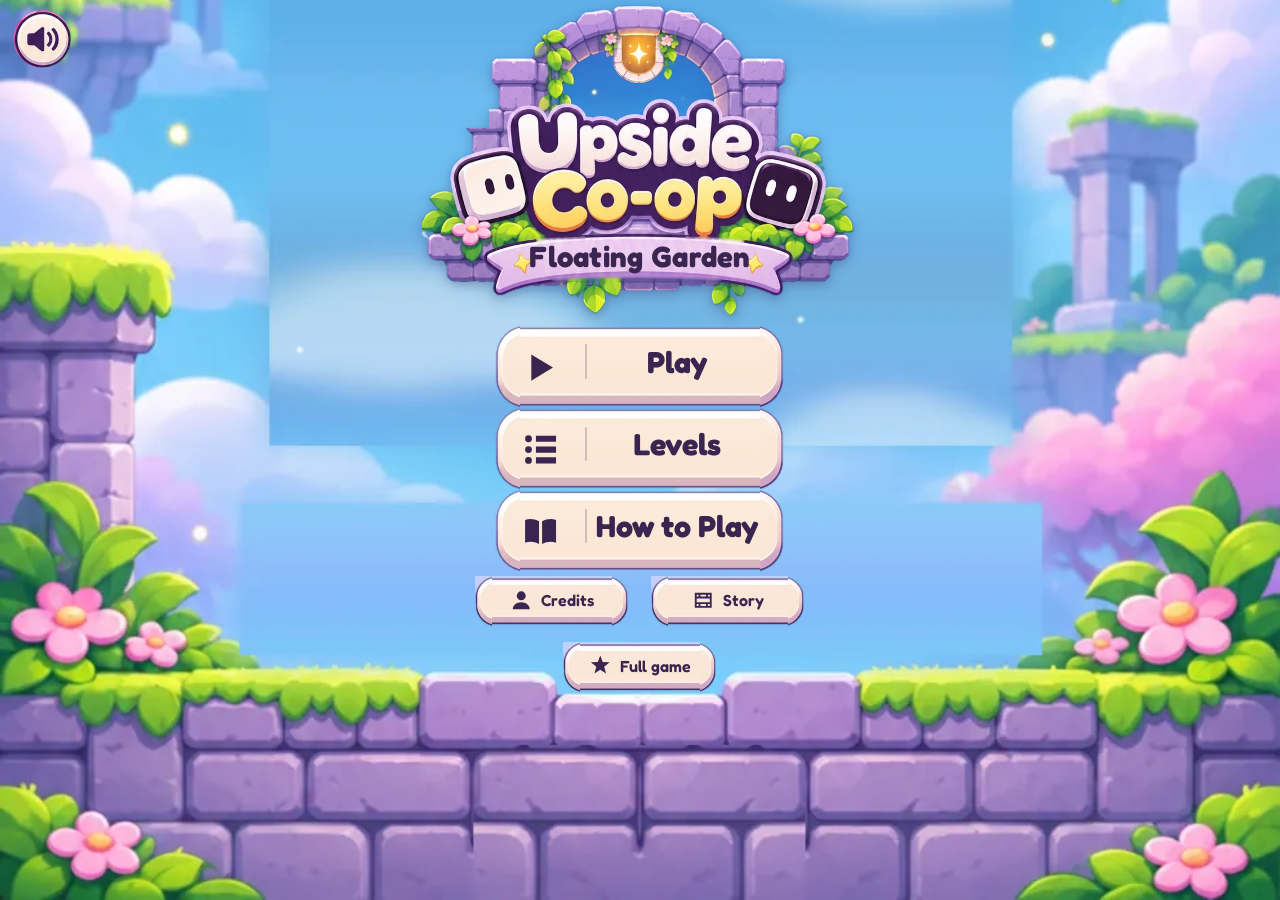
==== index.html @ 54d64790 "Demo website from 1e1eb15" ====
<!DOCTYPE html>
<html lang="en">
<head>
<meta charset="utf-8">
<meta name="viewport" content="width=device-width, initial-scale=1, maximum-scale=1, user-scalable=no">
<meta name="theme-color" content="#3A2F63">
<meta name="mobile-web-app-capable" content="yes">
<title>Upside</title>
<link rel="icon" type="image/png" sizes="32x32" href="assets/favicon-32.png">
<link rel="icon" type="image/png" sizes="192x192" href="assets/icon-192.png">
<link rel="apple-touch-icon" href="assets/apple-touch-icon.png">
<style>
  :root {
    /* One visual world: floating garden ruins (the palette and all drawing live in art.js).
       Layout: portrait column, a control band at each short edge, shared map between. */
    --stage: #231A36;
    --font-ui: "Nunito", "Trebuchet MS", system-ui, sans-serif;
    color-scheme: dark;
  }
  html, body {
    margin: 0; padding: 0; height: 100%; overflow: hidden;
    background: var(--stage);
    overscroll-behavior: none;
    touch-action: none;
    -webkit-user-select: none; user-select: none;
    -webkit-touch-callout: none;
    -webkit-tap-highlight-color: transparent;
  }
  body { position: fixed; inset: 0; }
  #c { display: block; position: absolute; inset: 0; width: 100%; height: 100%; touch-action: none; outline: none; }
</style>
<link rel="stylesheet" href="menu.css">
<link rel="preconnect" href="https://fonts.googleapis.com">
<link rel="stylesheet" href="https://fonts.googleapis.com/css2?family=Nunito:wght@700;900&display=swap">
</head>
<body>
<canvas id="c" tabindex="0" aria-label="Upside: a two-player co-op game. Black plays from the bottom edge, White from the top edge."></canvas>
<script src="level-format.js"></script>
<script src="art.js"></script>
<script src="progress.js"></script>
<script src="menu.js"></script>
<script>
(() => {
'use strict';

/* ============================================================
   CONSTANTS (units: tiles, seconds)
   ============================================================ */
const DT = 1 / 60;
const G = 33;              // gravity, tiles/s^2
const JUMP_V = 12.6;       // jump apex ~2.4 tiles
const RUN = 4.5;           // run speed
const LOCK_RUN = 3.2;      // speed while foot-to-foot
const MAX_FALL = 14;
const COYOTE = 0.15, BUFFER = 0.15;
const PUSH_FACTOR = 0.6;
const PW = 0.7, PH = 0.85, CS = 0.96;
const ROCKET_V = 4;         // a rocket crate's steady speed, tiles/s
const EPS = 1e-4;
const FONT = '"Fredoka", "Nunito", "Trebuchet MS", system-ui, sans-serif';

const A = window.UpsideArt, P = A.P;          // the shared look (art.js): palette and drawing
const C = { stage: P.stage, black: P.dark, white: P.light, machineLit: P.cyan };

/* ============================================================
   LEVELS: loaded at startup from levels/index.json and levels/<id>.json
   (format and legend: see level-format.js)
   ============================================================ */
let LEVELS = [];
let EDITION = { edition: 'full' };   // edition.json: the demo website ('demo') or the app ('app'); see progress.js
const PR = window.UpsideProgress, MENU = window.UpsideMenu;
let SAVE = PR.blank();               // progress and settings, kept on the device (progress.js)
const isApp = (() => { try { return !!(window.Capacitor && window.Capacitor.isNativePlatform && window.Capacitor.isNativePlatform()); } catch (e) { return false; } })();
function updateSave(fn) { SAVE = PR.store(fn(SAVE)); applySettings(); }
function applySettings() { muted = !SAVE.settings.sound; }

const SYMBOL = { a: 'circle', b: 'triangle', c: 'square', d: 'diamond' };

/* ============================================================
   STATE
   ============================================================ */
const S = {
  state: 'title',          // menu | title | play | won | end (and loading, error, waiting)
  paused: false,
  levelIndex: 0, startLevel: 0,
  L: null, p1: null, p2: null, crates: [], bodies: [],
  particles: [], events: [],
  winT: 0, restartT: 0, banner: 0, stateT: 0, stateStamp: 0,
  ready: [0, 0, 0], wasLocked: false, time: 0
};

/* ============================================================
   LEVEL PARSING
   ============================================================ */
function parseLevel(def) {
  const rows = def.map, h = rows.length, w = rows[0].length;
  const L = { name: def.name, w, h, tiles: new Uint8Array(w * h), doorAt: new Int16Array(w * h).fill(-1),
              plates: [], doors: [], crateDefs: [], spawns: {}, exits: {} };
  for (let y = 0; y < h; y++) {
    for (let x = 0; x < w; x++) {
      const ch = rows[y][x] || ' ';
      const i = y * w + x;
      if (ch === '#') L.tiles[i] = 1;
      else if (ch === '^') L.tiles[i] = 2;
      else if (ch === 'v') L.tiles[i] = 3;
      else if (ch === '1') L.spawns[1] = { x, y };
      else if (ch === '2') L.spawns[2] = { x, y };
      else if (ch === 'X') L.exits[1] = { x, y };
      else if (ch === 'Y') L.exits[2] = { x, y };
      else if (ch === '*') L.seed = { x, y };                      // the final level: both finish at the seed
      else if (ch === 'K') L.crateDefs.push({ x, y, owner: 1 });
      else if (ch === 'W') L.crateDefs.push({ x, y, owner: 2 });
      else if (ch === 'k') L.crateDefs.push({ x, y, owner: 1, rocket: true });
      else if (ch === 'w') L.crateDefs.push({ x, y, owner: 2, rocket: true });
      else if (ch >= 'a' && ch <= 'd') L.plates.push({ id: ch, x, y, pressed: false });
      // door tiles (A-D) are gathered into doors below
    }
  }
  const wallAt = (x, y) => x < 0 || y < 0 || x >= w || y >= h || L.tiles[y * w + x] === 1;
  for (const pl of L.plates) {
    const below = wallAt(pl.x, pl.y + 1), above = wallAt(pl.x, pl.y - 1);
    pl.side = below && above ? (pl.y < h / 2 ? 'ceil' : 'floor') : (below ? 'floor' : 'ceil');
    pl.rect = pl.side === 'floor'
      ? { x: pl.x + 0.1, y: pl.y + 0.6, w: 0.8, h: 0.4 }
      : { x: pl.x + 0.1, y: pl.y, w: 0.8, h: 0.4 };
  }
  // Each straight line of a door letter is one door (a letter may have several); its plates open all of them.
  for (const r of window.UpsideLevelFormat.doorRuns(rows).doors) {
    const d = { id: r.letter.toLowerCase(), dir: r.dir, cells: r.cells, open: false, anim: 0,
                rect: { x: r.x, y: r.y, w: r.w, h: r.h } };
    for (const c of r.cells) L.doorAt[c.y * w + c.x] = L.doors.length;
    if (d.dir === 'v') d.anchor = wallAt(r.x, r.y - 1) ? 'top' : 'bottom';     // it slides into the wall it hangs from
    else {                                                                    // side-to-side: into a wall at one end, or split
      const l = wallAt(r.x - 1, r.y), rt = wallAt(r.x + r.w, r.y);
      d.anchor = l && rt ? 'split' : l ? 'left' : rt ? 'right' : 'middle';
    }
    L.doors.push(d);
  }
  return L;
}

function makePlayer(id, sp) {
  const g = id === 1 ? 1 : -1;
  const p = { kind: 'player', id, g, w: PW, h: PH, spawn: sp,
    x: 0, y: 0, vx: 0, vy: 0, grounded: false, on: null, coyote: 0, buffer: 0,
    facing: 1, ghost: 0, pushing: false, wasPushing: false, blockedX: false, squash: 0, atExit: false };
  placeAtSpawn(p);
  return p;
}
function placeAtSpawn(p) {
  p.x = p.spawn.x + (1 - p.w) / 2;
  p.y = p.g > 0 ? p.spawn.y + 1 - p.h : p.spawn.y;
  p.vx = p.vy = 0; p.grounded = false; p.on = null;
}
// A crate goes the way of whoever touched it last; a rocket crate goes the other way.
function crateG(owner, rocket) { return (owner === 1 ? 1 : -1) * (rocket ? -1 : 1); }
function makeCrate(d) {
  const g = crateG(d.owner, d.rocket);
  return { kind: 'crate', owner: d.owner, rocket: !!d.rocket, g, w: CS, h: CS,
    x: d.x + (1 - CS) / 2, y: g > 0 ? d.y + 1 - CS : d.y, vx: 0, vy: 0, flash: 0, moving: false };
}

function loadLevel(i) {
  S.levelIndex = i;
  S.L = parseLevel(LEVELS[i]);
  S.p1 = makePlayer(1, S.L.spawns[1]);
  S.p2 = makePlayer(2, S.L.spawns[2]);
  S.crates = S.L.crateDefs.map(makeCrate);
  S.bodies = [S.p1, S.p2, ...S.crates];
  S.particles.length = 0;
  S.winT = 0; S.restartT = 0; S.banner = 2.2; S.wasLocked = false;
  layout();
}

/* ============================================================
   PHYSICS
   ============================================================ */
function cellSolid(cx, cy) {
  const L = S.L;
  if (cx < 0 || cy < 0 || cx >= L.w || cy >= L.h) return true;
  const i = cy * L.w + cx;
  if (L.tiles[i] === 1) return true;
  const d = L.doorAt[i];
  return d >= 0 && !L.doors[d].open;
}
function overlap(a, b) {
  return a.x < b.x + b.w - EPS && a.x + a.w > b.x + EPS && a.y < b.y + b.h - EPS && a.y + a.h > b.y + EPS;
}
function collides(a, b) {
  if (a.kind === 'player' && b.kind === 'player') return a.ghost <= 0 && b.ghost <= 0;
  return true;
}
function paint(crate, pid) {
  if (crate.owner === pid) return;
  crate.owner = pid; crate.g = crateG(pid, crate.rocket); crate.flash = 1;
  S.events.push('paint');
  sfx(pid === 1 ? 'paintBlack' : 'paintWhite');
  burst(crate.x + crate.w / 2, crate.y + crate.h / 2, pid === 1 ? C.black : C.white, 10);
}

function moveX(b, dx, pusher) {
  if (dx === 0) return false;
  b.x += dx;
  let blocked = false;
  const y0 = Math.floor(b.y + EPS), y1 = Math.floor(b.y + b.h - EPS);
  if (dx > 0) {
    const cx = Math.floor(b.x + b.w - EPS);
    for (let cy = y0; cy <= y1; cy++) if (cellSolid(cx, cy)) { b.x = cx - b.w; blocked = true; break; }
  } else {
    const cx = Math.floor(b.x + EPS);
    for (let cy = y0; cy <= y1; cy++) if (cellSolid(cx, cy)) { b.x = cx + 1; blocked = true; break; }
  }
  for (const o of S.bodies) {
    if (o === b || o === pusher || !collides(b, o) || !overlap(b, o)) continue;
    if (b.kind === 'player' && o.kind === 'crate' && !pusher) {
      const need = dx > 0 ? (b.x + b.w) - o.x : b.x - (o.x + o.w);
      const before = o.x;
      moveX(o, need, b);
      paint(o, b.id);
      b.pushing = true;
      if (Math.abs((o.x - before) - need) > 1e-6) {
        b.x = dx > 0 ? o.x - b.w : o.x + o.w; blocked = true;
      }
    } else {
      b.x = dx > 0 ? o.x - b.w : o.x + o.w; blocked = true;
    }
  }
  return blocked;
}

function freeAt(b) {
  const x0 = Math.floor(b.x + EPS), x1 = Math.floor(b.x + b.w - EPS);
  const y0 = Math.floor(b.y + EPS), y1 = Math.floor(b.y + b.h - EPS);
  for (let cy = y0; cy <= y1; cy++) for (let cx = x0; cx <= x1; cx++) if (cellSolid(cx, cy)) return false;
  for (const o of S.bodies) if (o !== b && collides(b, o) && overlap(b, o)) return false;
  return true;
}

function moveY(b, dy) {
  const r = { hitPos: false, hitNeg: false, onPos: null, onNeg: null };
  if (dy === 0) return r;
  b.y += dy;
  const x0 = Math.floor(b.x + EPS), x1 = Math.floor(b.x + b.w - EPS);
  if (dy > 0) {
    const cy = Math.floor(b.y + b.h - EPS);
    for (let cx = x0; cx <= x1; cx++) if (cellSolid(cx, cy)) { b.y = cy - b.h; r.hitPos = true; break; }
  } else {
    const cy = Math.floor(b.y + EPS);
    for (let cx = x0; cx <= x1; cx++) if (cellSolid(cx, cy)) { b.y = cy + 1; r.hitNeg = true; break; }
  }
  for (const o of S.bodies) {
    if (o === b || !collides(b, o) || !overlap(b, o)) continue;
    if (dy > 0) { b.y = o.y - b.h; r.hitPos = true; r.onPos = o; }
    else { b.y = o.y + o.h; r.hitNeg = true; r.onNeg = o; }
    if (b.kind === 'player' && o.kind === 'crate') paint(o, b.id);
  }
  return r;
}

function updatePlayer(p, inp, lockDir) {
  if (inp.move) p.facing = inp.move;
  if (p.ghost > 0) {
    p.ghost -= DT;
    if (p.ghost <= 0 && overlap(S.p1, S.p2)) p.ghost = 0.05;
  }
  p.coyote = p.grounded ? COYOTE : Math.max(0, p.coyote - DT);
  p.buffer = inp.jumpPressed ? BUFFER : Math.max(0, p.buffer - DT);

  if (lockDir !== null) {
    p.vx = lockDir * LOCK_RUN;
  } else {
    const target = inp.move * p.g * RUN * (p.wasPushing ? PUSH_FACTOR : 1);
    const a = p.grounded ? 22 : 14;
    p.vx += (target - p.vx) * Math.min(1, a * DT);
    if (Math.abs(p.vx) < 0.01) p.vx = 0;
  }
  if (lockDir === null && p.buffer > 0 && p.coyote > 0) {
    p.vy = -JUMP_V * p.g; p.buffer = 0; p.coyote = 0; p.grounded = false;
    sfx(p.id === 1 ? 'jumpBlack' : 'jumpWhite');
  }
  const rising = p.vy * p.g < 0;
  const gm = rising && !inp.jumpHeld ? 1.9 : 1;
  p.vy += G * p.g * gm * DT;
  if (p.vy * p.g > MAX_FALL) p.vy = MAX_FALL * p.g;

  p.wasPushing = p.pushing; p.pushing = false;
  const x0 = p.x, y0 = p.y;
  p.blockedX = moveX(p, p.vx * DT);
  // step assist: glide over tiny lips (e.g. a crate sitting in a socket)
  if (p.blockedX && p.grounded && p.vx !== 0) {
    const bx = p.x, by = p.y;
    p.x = x0; p.y = y0 - 0.12 * p.g;
    if (freeAt(p) && !moveX(p, p.vx * DT)) p.blockedX = false;
    else { p.x = bx; p.y = by; }
  }
  if (p.blockedX && lockDir === null) p.vx = 0;

  const wasGrounded = p.grounded, vyBefore = p.vy;
  const r = moveY(p, p.vy * DT);
  p.grounded = p.g > 0 ? r.hitPos : r.hitNeg;
  p.on = p.grounded ? (p.g > 0 ? r.onPos : r.onNeg) : null;
  if (r.hitPos || r.hitNeg) {
    const against = p.g > 0 ? r.onNeg : r.onPos;
    if (against && against.kind === 'player' && Math.abs(vyBefore) > 3) { sfx('bonk'); S.events.push('bonk'); }
    p.vy = 0;
  }
  if (p.grounded && !wasGrounded && Math.abs(vyBefore) > 5) p.squash = 1;
}

function kill(p) {
  burst(p.x + p.w / 2, p.y + p.h / 2, p.id === 1 ? C.black : C.white, 18);
  sfx('pop'); buzz(25);
  S.events.push('pop' + p.id);
  const other = p === S.p1 ? S.p2 : S.p1;
  if (other.on === p) other.on = null;
  placeAtSpawn(p);
  p.ghost = 0.5;
}

function hazards(p) {
  const L = S.L;
  const hb = { x: p.x + 0.12, y: p.y + 0.1, w: p.w - 0.24, h: p.h - 0.2 };
  const x0 = Math.floor(hb.x), x1 = Math.floor(hb.x + hb.w), y0 = Math.floor(hb.y), y1 = Math.floor(hb.y + hb.h);
  for (let cy = y0; cy <= y1; cy++) for (let cx = x0; cx <= x1; cx++) {
    if (cx < 0 || cy < 0 || cx >= L.w || cy >= L.h) continue;
    const t = L.tiles[cy * L.w + cx];
    if (t === 2 && overlap(hb, { x: cx + 0.1, y: cy + 0.55, w: 0.8, h: 0.45 })) return kill(p);
    if (t === 3 && overlap(hb, { x: cx + 0.1, y: cy, w: 0.8, h: 0.45 })) return kill(p);
  }
}

// The seed: a player has reached it standing right under it (Black) or right over it (White), up to a tile away
function atSeed(p, s) {
  if (!s || !p.grounded) return false;
  return Math.abs(p.x + p.w / 2 - (s.x + 0.5)) < 0.45 && Math.abs(p.y + p.h / 2 - (s.y + 0.5)) < 1.6;
}

function onExit(p, e) {
  if (!e || !p.grounded) return false;
  const cx = p.x + p.w / 2;
  return Math.abs(cx - (e.x + 0.5)) < 0.45 && p.y < e.y + 1 - EPS && p.y + p.h > e.y + EPS;
}

function step(i1, i2) {
  const p1 = S.p1, p2 = S.p2, L = S.L;
  S.time += DT;
  let lock = p1.on === p2 && p2.on === p1;
  if (lock && (i1.jumpPressed || i2.jumpPressed)) {
    p1.ghost = p2.ghost = 0.45; p1.on = p2.on = null; lock = false;
    i1 = Object.assign({}, i1, { jumpPressed: false });
    i2 = Object.assign({}, i2, { jumpPressed: false });
    sfx('release'); S.events.push('release');
  }
  if (lock && !S.wasLocked) {
    sfx('lock'); buzz(30); S.events.push('lock');
    burst(p1.x + p1.w / 2, p1.y + p1.h, C.machineLit, 14);
  }
  S.wasLocked = lock;
  const lockDir = lock ? Math.max(-1, Math.min(1, i1.move * p1.g + i2.move * p2.g)) : null;

  updatePlayer(p1, i1, lockDir);
  updatePlayer(p2, i2, lockDir);

  for (const c of S.crates) {
    if (c.rocket) {
      // a rocket crate flies at a steady speed and carries whoever stands on it (Black on top going up, White
      // underneath going down): the rider moves first, so a ceiling stops the rider and then the crate, never crushing
      const dy = ROCKET_V * c.g * DT, y0 = c.y;
      for (const p of [S.p1, S.p2]) if (p.on === c && p.g * c.g < 0) moveY(p, dy);
      const r = moveY(c, dy);
      const moved = Math.abs(c.y - y0) > 1e-4;
      if (!moved && c.moving && (r.hitPos || r.hitNeg)) sfx('thud');
      c.moving = moved; c.vy = moved ? ROCKET_V * c.g : 0;
    } else {
      c.vy += G * c.g * DT;
      if (c.vy * c.g > MAX_FALL) c.vy = MAX_FALL * c.g;
      const r = moveY(c, c.vy * DT);
      if (r.hitPos || r.hitNeg) { if (Math.abs(c.vy) > 5) sfx('thud'); c.vy = 0; }
    }
    c.flash = Math.max(0, c.flash - DT * 2.5);
  }

  hazards(p1); hazards(p2);

  for (const pl of L.plates) {
    const was = pl.pressed;
    pl.pressed = S.bodies.some(b => overlap(b, pl.rect));
    if (pl.pressed && !was) sfx('click');
  }
  for (const d of L.doors) {
    const want = L.plates.some(pl => pl.id === d.id && pl.pressed);
    if (want) { if (!d.open) { d.open = true; sfx('doorOpen'); } }
    else if (d.open && !S.bodies.some(b => overlap(b, d.rect))) { d.open = false; sfx('doorClose'); }
    d.anim += ((d.open ? 1 : 0) - d.anim) * Math.min(1, 12 * DT);
  }

  p1.atExit = L.seed ? atSeed(p1, L.seed) : onExit(p1, L.exits[1]);
  p2.atExit = L.seed ? atSeed(p2, L.seed) : onExit(p2, L.exits[2]);
  if (S.state === 'play') {
    if (p1.atExit && p2.atExit) { S.winT += DT; if (S.winT > 0.6) win(); }
    else S.winT = 0;
  }
  for (const p of [p1, p2]) p.squash = Math.max(0, p.squash - DT * 5);
  S.banner = Math.max(0, S.banner - DT);
}

function win() {
  setState('won');
  S.events.push('win');
  if (S.mode === 'game' && LEVELS[S.levelIndex]) updateSave(sv => PR.noteOpen(LEVELS.map(l => l.id), PR.markFinished(sv, LEVELS[S.levelIndex].id)));
  sfx('win'); buzz([40, 60, 40]);
  for (const p of [S.p1, S.p2]) burst(p.x + p.w / 2, p.y + p.h / 2, p.id === 1 ? C.black : C.white, 30, 7);
  if (S.L.seed) burst(S.L.seed.x + 0.5, S.L.seed.y + 0.5, '#FFE08A', 60, 6);      // the seed glows
}

/* ============================================================
   PARTICLES
   ============================================================ */
function burst(x, y, color, n, speed = 5) {
  for (let i = 0; i < n; i++) {
    const a = Math.random() * Math.PI * 2, s = speed * (0.4 + Math.random() * 0.8);
    S.particles.push({ x, y, vx: Math.cos(a) * s, vy: Math.sin(a) * s, life: 0.5 + Math.random() * 0.5, max: 1, color, r: 0.06 + Math.random() * 0.08 });
  }
}
function updateParticles(dt) {
  for (const q of S.particles) { q.x += q.vx * dt; q.y += q.vy * dt; q.vx *= 0.94; q.vy *= 0.94; q.life -= dt; }
  S.particles = S.particles.filter(q => q.life > 0);
}

/* ============================================================
   AUDIO + HAPTICS
   ============================================================ */
let AC = null, muted = false;
function unlockAudio() {
  try {
    if (!AC) AC = new (window.AudioContext || window.webkitAudioContext)();
    if (AC.state === 'suspended') AC.resume();
  } catch (e) { AC = null; }
}
function tone(f0, f1, dur, type = 'sine', vol = 0.12, delay = 0) {
  if (!AC || muted) return;
  try {
    const t = AC.currentTime + delay;
    const o = AC.createOscillator(), g = AC.createGain();
    o.type = type;
    o.frequency.setValueAtTime(f0, t);
    if (f1) o.frequency.exponentialRampToValueAtTime(f1, t + dur);
    g.gain.setValueAtTime(0.0001, t);
    g.gain.exponentialRampToValueAtTime(vol, t + 0.01);
    g.gain.exponentialRampToValueAtTime(0.0001, t + dur);
    o.connect(g); g.connect(AC.destination);
    o.start(t); o.stop(t + dur + 0.03);
  } catch (e) {}
}
function sfx(name) {
  switch (name) {
    case 'jumpBlack': tone(196, 294, 0.14, 'triangle', 0.13); break;
    case 'jumpWhite': tone(784, 1175, 0.12, 'sine', 0.09); break;
    case 'click': tone(520, 0, 0.05, 'square', 0.04); break;
    case 'doorOpen': tone(330, 220, 0.2, 'triangle', 0.08); break;
    case 'doorClose': tone(220, 165, 0.15, 'triangle', 0.06); break;
    case 'bonk': tone(420, 160, 0.15, 'sine', 0.12); break;
    case 'pop': tone(900, 220, 0.25, 'sine', 0.1); break;
    case 'thud': tone(110, 70, 0.1, 'triangle', 0.12); break;
    case 'paintBlack': tone(500, 180, 0.18, 'sine', 0.09); break;
    case 'paintWhite': tone(300, 900, 0.18, 'sine', 0.08); break;
    case 'lock': tone(392, 0, 0.45, 'sine', 0.07); tone(494, 0, 0.45, 'sine', 0.06, 0.04); tone(587, 0, 0.5, 'sine', 0.06, 0.08); break;
    case 'release': tone(587, 392, 0.22, 'sine', 0.07); break;
    case 'ready': tone(660, 0, 0.08, 'sine', 0.06); break;
    case 'win': [523, 659, 784, 1047].forEach((f, i) => tone(f, 0, 0.3, 'triangle', 0.08, i * 0.1)); break;
  }
}
function buzz(pattern) { if (!SAVE.settings.vibration) return; try { if (navigator.vibrate) navigator.vibrate(pattern); } catch (e) {} }

/* ============================================================
   PLATFORM: fullscreen, orientation, wake lock
   ============================================================ */
let wakeLock = null, gestureDone = false;
async function requestWake() {
  try { if ('wakeLock' in navigator) wakeLock = await navigator.wakeLock.request('screen'); } catch (e) {}
}
function firstGesture() {
  if (gestureDone) return;
  gestureDone = true;
  if (SAVE.settings.fullscreen && !isApp) enterFullscreen();
  requestWake();
}
function enterFullscreen() {
  try {
    const el = document.documentElement;
    if (el.requestFullscreen && !document.fullscreenElement) {
      el.requestFullscreen({ navigationUI: 'hide' })
        .then(() => { try { screen.orientation.lock('portrait').catch(() => {}); } catch (e) {} })
        .catch(() => {});
    }
  } catch (e) {}
}
function applyFullscreen() {
  if (SAVE.settings.fullscreen) enterFullscreen();
  else if (document.fullscreenElement) { try { document.exitFullscreen(); } catch (e) {} }
}
document.addEventListener('visibilitychange', () => {
  if (document.visibilityState === 'visible' && gestureDone) requestWake();
});

/* ============================================================
   LAYOUT
   ============================================================ */
const canvas = document.getElementById('c');
const ctx = canvas.getContext('2d');
let W = 0, H = 0, DPR = 1, gx = 0, gw = 0, bandH = 0, mapY = 0, mapH = 0, TS = 20, OX = 0, OY = 0;
let staticLayer = null;

function layout() {
  DPR = Math.min(2, window.devicePixelRatio || 1);
  W = window.innerWidth; H = window.innerHeight;
  canvas.width = Math.round(W * DPR); canvas.height = Math.round(H * DPR);
  gw = Math.min(W, Math.round(H * 0.62));
  gx = Math.round((W - gw) / 2);
  bandH = Math.round(Math.max(78, Math.min(170, H * 0.17)));
  mapY = bandH; mapH = H - 2 * bandH;
  if (S.L) {
    const pad = 6;
    TS = Math.max(8, Math.floor(Math.min((gw - pad * 2) / S.L.w, (mapH - pad * 2) / S.L.h)));
    OX = Math.round(gx + (gw - TS * S.L.w) / 2);
    OY = Math.round(mapY + (mapH - TS * S.L.h) / 2);
  }
  buildStatic();
}
window.addEventListener('resize', layout);
A.onReady(layout);                               // the design's art has loaded: repaint the level with it

// Everything in the map area that never moves, painted once: dark stone all around, the sky inside the
// level, then its walls (grass on top, leaves underneath) and thorns.
function buildStatic() {
  const L = S.L;
  const c = document.createElement('canvas');
  c.width = Math.max(1, Math.ceil(gw * DPR)); c.height = Math.max(1, Math.ceil(mapH * DPR));
  const g = c.getContext('2d');
  g.setTransform(DPR, 0, 0, DPR, 0, 0);
  const ox = L ? OX - gx : 0, oy = L ? OY - mapY : 0;
  A.stone(g, 0, 0, gw, mapH, TS * 2, ox, oy);
  if (L) {
    let seed = 0;
    for (const ch of L.name) seed = (seed * 31 + ch.charCodeAt(0)) | 0;
    g.save(); g.beginPath(); g.rect(ox, oy, L.w * TS, L.h * TS); g.clip();
    A.sky(g, ox, oy, L.w * TS, L.h * TS, seed);
    g.restore();
    const tile = (x, y) => x >= 0 && y >= 0 && x < L.w && y < L.h ? L.tiles[y * L.w + x] : 1;
    const open = (x, y) => tile(x, y) !== 1;
    const plain = (x, y) => tile(x, y) !== 1;     // grass wherever the wall meets open air (thorns, pads and doors too), unbroken
    g.translate(ox, oy);
    for (let y = 0; y < L.h; y++) for (let x = 0; x < L.w; x++) if (tile(x, y) === 1)
      A.wall(g, x * TS, y * TS, TS, { tx: x, ty: y, up: open(x, y - 1), down: open(x, y + 1), left: open(x - 1, y), right: open(x + 1, y),
                                      grass: plain(x, y - 1), vines: plain(x, y + 1) });
    // a soft shadow where the sky meets a wall, like the window's dark rim in the design
    for (let y = 0; y < L.h; y++) for (let x = 0; x < L.w; x++) if (tile(x, y) !== 1) {
      const sh = TS * 0.3;
      const edge = (x0, y0, x1, y1, gx0, gy0, gx1, gy1) => {
        const gr = g.createLinearGradient(gx0, gy0, gx1, gy1);
        gr.addColorStop(0, 'rgba(26,22,58,0.42)'); gr.addColorStop(1, 'rgba(26,22,58,0)');
        g.fillStyle = gr; g.fillRect(x0, y0, x1 - x0, y1 - y0);
      };
      const X = x * TS, Y = y * TS;
      if (tile(x - 1, y) === 1) edge(X, Y, X + sh, Y + TS, X, 0, X + sh, 0);
      if (tile(x + 1, y) === 1) edge(X + TS - sh, Y, X + TS, Y + TS, X + TS, 0, X + TS - sh, 0);
      if (tile(x, y - 1) === 1) edge(X, Y, X + TS, Y + sh, 0, Y, 0, Y + sh);
      if (tile(x, y + 1) === 1) edge(X, Y + TS - sh, X + TS, Y + TS, 0, Y + TS, 0, Y + TS - sh);
    }
    for (let y = 0; y < L.h; y++) for (let x = 0; x < L.w; x++) {
      const t = tile(x, y);
      if (t === 2 || t === 3) A.thorns(g, x * TS, y * TS, TS, t === 2);
    }
    // flowers and vines from the design's frame: in the corners of the map, and hanging off the level's top edge
    g.setTransform(DPR, 0, 0, DPR, 0, 0);
    const dw = gw * 0.2;
    A.decor(g, 'deco-tl', 0, 0, dw, 0, 0); A.decor(g, 'deco-tr', gw, 0, dw * 0.95, 1, 0);
    A.decor(g, 'deco-bl', 0, mapH, dw * 1.1, 0, 1); A.decor(g, 'deco-br', gw, mapH, dw * 1.35, 1, 1);
    const vw = Math.min(TS * 1.6, gw * 0.16);
    [['vine-1', 0.12], ['vine-2', 0.45], ['vine-3', 0.78]].forEach(([n, f]) => A.decor(g, n, ox + L.w * TS * f, oy + TS * 0.35, vw, 0.5, 0.5));
  }
  staticLayer = c;
}

/* ============================================================
   INPUT
   ============================================================ */
const pointers = new Map();
const held = [null, {}, {}];
const jumpEdge = [false, false, false];
const keys = {};
let keyReadyStamp = -1, keyRestart = false;

function bandZones() {
  const m = 18, iw = gw - 2 * m;
  const f = [0, 1 / 3, 2 / 3, 1].map(v => m + v * iw);            // three equal buttons, as in the design
  return { left: [f[0], f[1]], right: [f[1], f[2]], jump: [f[2], f[3]] };
}
// small round buttons on the map's right edge: restart (one press, on Black's side), sound on/off (on White's
// side), and further out each player's menu button on their own side (in the game only)
function uiSpots() {
  const x = gx + gw - 24, y = mapY + mapH / 2, far = Math.min(108, mapH / 2 - 26);
  return { restart: { x, y: y + 50 }, sound: { x, y: y - 50 }, m1: { x, y: y + far }, m2: { x, y: y - far } };
}
const toggleSound = () => updateSave(sv => Object.assign({}, sv, { settings: Object.assign({}, sv.settings, { sound: !sv.settings.sound }) }));
function restartLevel() {
  if (S.state !== 'play') return;
  loadLevel(S.levelIndex); S.banner = 0; sfx('release');
}
const canPause = () => S.mode === 'game' && (S.state === 'play' || S.state === 'title' || S.state === 'won');
function setPaused(on, pid) {
  if (on && !canPause()) return;
  S.paused = !!on;
  pointers.clear(); recompute();
  MENU.pause(S.paused, pid || 1);
}
// Back: Android's back button, the browser's, or Esc. One step back; on the main menu, a second press leaves.
let leaveAsked = 0;
function handleBack() {
  if (MENU.isOpen()) {
    if (MENU.back()) return true;
    if (performance.now() - leaveAsked < 2200) return false;      // pressed again: let it leave
    leaveAsked = performance.now(); MENU.toast('Press back again to leave');
    return true;
  }
  if (S.paused) { setPaused(false); return true; }
  if (canPause()) { setPaused(true, 1); return true; }
  return false;
}
const CapApp = (() => { try { return isApp && window.Capacitor.Plugins && window.Capacitor.Plugins.App; } catch (e) { return null; } })();
function quitApp() { try { if (CapApp) CapApp.exitApp(); } catch (e) {} }
const menuImg = new Image(); menuImg.src = 'assets/ui/round-blank.webp';
const hit = (p, x, y) => Math.hypot(x - p.x, y - p.y) < 22;
function zoneAt(sx, sy) {
  if (sx < gx || sx > gx + gw) return null;
  let player, px;
  if (sy >= H - bandH) { player = 1; px = sx - gx; }
  else if (sy <= bandH) { player = 2; px = gx + gw - sx; }
  else return null;
  const z = bandZones();
  let zone = 'none';
  for (const k of ['left', 'right', 'jump']) if (px >= z[k][0] && px < z[k][1]) zone = k;
  return { player, zone };
}
function recompute() {
  held[1] = {}; held[2] = {};
  for (const rec of pointers.values()) {
    if (!rec.player) continue;
    held[rec.player][rec.zone] = true;
    held[rec.player].any = true;
  }
}
canvas.addEventListener('pointerdown', e => {
  e.preventDefault();
  unlockAudio(); firstGesture();
  const z = zoneAt(e.clientX, e.clientY);
  const rec = z ? { player: z.player, zone: z.zone, t: performance.now() } : { player: 0 };
  if (!z) {
    const u = uiSpots();
    if (S.mode === 'game' && hit(u.m1, e.clientX, e.clientY)) setPaused(true, 1);
    else if (S.mode === 'game' && hit(u.m2, e.clientX, e.clientY)) setPaused(true, 2);
    else if (hit(u.sound, e.clientX, e.clientY)) toggleSound();
    else if (hit(u.restart, e.clientX, e.clientY)) restartLevel();
  }
  pointers.set(e.pointerId, rec);
  if (z && z.zone === 'jump') jumpEdge[z.player] = true;
  if (z && (S.state !== 'play')) sfx('ready');
  recompute();
  try { canvas.setPointerCapture(e.pointerId); } catch (err) {}
}, { passive: false });
canvas.addEventListener('pointermove', e => {
  const rec = pointers.get(e.pointerId);
  if (!rec || !rec.player) return;
  const z = zoneAt(e.clientX, e.clientY);
  if (z && z.player === rec.player && z.zone !== rec.zone) {
    if (z.zone === 'jump') jumpEdge[rec.player] = true;
    rec.zone = z.zone; recompute();
  }
}, { passive: false });
function endPointer(e) { pointers.delete(e.pointerId); recompute(); }
canvas.addEventListener('pointerup', endPointer);
canvas.addEventListener('pointercancel', endPointer);
canvas.addEventListener('contextmenu', e => e.preventDefault());
document.addEventListener('gesturestart', e => e.preventDefault());

window.addEventListener('keydown', e => {
  unlockAudio();
  if (e.code === 'Escape') { e.preventDefault(); handleBack(); return; }
  if (MENU.isOpen()) return;                       // the menus handle their own keys
  if (e.code === 'KeyP') { setPaused(!S.paused, 1); e.preventDefault(); return; }
  if (S.paused) return;
  if (e.repeat) { if (['ArrowUp', 'ArrowDown', 'ArrowLeft', 'ArrowRight', 'Space'].includes(e.code)) e.preventDefault(); return; }
  keys[e.code] = true;
  if (e.code === 'KeyW') jumpEdge[1] = true;
  if (e.code === 'ArrowDown' || e.code === 'ArrowUp') jumpEdge[2] = true;
  if (e.code === 'Space') keyReadyStamp = performance.now();
  if (e.code === 'KeyM') toggleSound();
  if (e.code === 'KeyR') restartLevel();
  if (['ArrowUp', 'ArrowDown', 'ArrowLeft', 'ArrowRight', 'Space'].includes(e.code)) e.preventDefault();
});
window.addEventListener('keyup', e => { keys[e.code] = false; });
window.addEventListener('blur', () => { for (const k in keys) keys[k] = false; pointers.clear(); recompute(); });

function sampleIntent(pid) {
  const h = held[pid];
  const g = pid === 1 ? 1 : -1;
  let move = (h.right ? 1 : 0) - (h.left ? 1 : 0);
  const kw = pid === 1 ? ((keys.KeyD ? 1 : 0) - (keys.KeyA ? 1 : 0))
                       : ((keys.ArrowRight ? 1 : 0) - (keys.ArrowLeft ? 1 : 0));
  if (!move && kw) move = kw * g;             // keyboard is in screen directions
  const jumpHeld = !!h.jump || (pid === 1 ? !!keys.KeyW : !!(keys.ArrowDown || keys.ArrowUp));
  const jumpPressed = jumpEdge[pid];
  jumpEdge[pid] = false;
  return { move, jumpHeld, jumpPressed };
}
function readyHeld(pid) {
  for (const rec of pointers.values()) if (rec.player === pid && rec.t > S.stateStamp) return true;
  return !!keys.Space && keyReadyStamp > S.stateStamp;
}

/* ============================================================
   STATE MACHINE
   ============================================================ */
function setState(s) {
  S.state = s; S.stateT = 0; S.stateStamp = performance.now(); S.ready = [0, 0, 0];
  if (s !== 'menu') { if (MENU.isOpen()) MENU.close(); }
  if (s !== 'play' && s !== 'title' && s !== 'won' && S.paused) { S.paused = false; MENU.pause(false); }
}
const ids = () => LEVELS.map(l => l.id);
// The menus: the game waits underneath, frozen
function showMenu(screen, o) {
  if (S.paused) { S.paused = false; MENU.pause(false); }
  setState('menu');
  MENU.open(screen, o);
}
// From the menu: show level i's start card (both hold to start)
function playFromMenu(i) {
  // the first level with rocket crates (34, Lift Off) starts with the rocket film, once
  const L = LEVELS[i];
  if (L && !SAVE.seenRockets && L.map.some(r => /[kw]/.test(r))) {
    updateSave(sv => Object.assign({}, sv, { seenRockets: true }));
    MENU.story(() => playFromMenu(i), 'rockets');
    return;
  }
  S.mode = 'game';
  loadLevel(i); setState('title');
}
function startPlaying() {
  setState('play');
  if (S.mode === 'game') S.banner = 0;            // the start card already showed the level's name
  if (S.mode === 'game' && S.L) updateSave(sv => PR.markStarted(sv, LEVELS[S.levelIndex].id));
}

function tick() {
  if (S.paused) return;
  S.stateT += DT;
  updateParticles(DT);
  if (S.state === 'loading' || S.state === 'error' || S.state === 'waiting' || S.state === 'menu') return;
  if (S.state === 'won' && S.mode === 'game' && S.L.seed && S.stateT > 2.2) {        // the final level: the ending film
    updateSave(sv => Object.assign({}, sv, { seenEnding: true }));
    showMenu('complete', { level: S.levelIndex }); MENU.story(() => {}, 'ending'); return;                // (over Level complete)
  }
  if (S.state === 'won' && S.mode === 'game' && S.stateT > 1.4 && !S.L.seed) { showMenu('complete', { level: S.levelIndex }); return; }
  if (S.state !== 'play') {
    for (const pid of [1, 2]) S.ready[pid] = readyHeld(pid) ? Math.min(1, S.ready[pid] + DT / 0.6) : 0;
    jumpEdge[1] = jumpEdge[2] = false;
    if (S.stateT > 0.8 && S.ready[1] >= 1 && S.ready[2] >= 1) {
      if (S.state === 'title') { loadLevel(S.levelIndex); startPlaying(); }
      else if (S.state === 'won' && S.mode !== 'game') { loadLevel(S.levelIndex); setState('play'); }   // a play-test or a shared level: again
      else if (S.state === 'end') showMenu('home');
    }
    return;
  }
  const i1 = sampleIntent(1), i2 = sampleIntent(2);
  step(i1, i2);
}

/* ============================================================
   RENDERING
   ============================================================ */
const rr = A.rr;
function drawSymbol(kind, cx, cy, r, color, stroke) { A.symbol(ctx, kind, cx, cy, r, color, stroke); }
const sx = x => OX + x * TS, sy = y => OY + y * TS;

const DOTS = Array.from({ length: 30 }, (_, i) => ({ u: Math.random(), v: Math.random(), s: 0.6 + Math.random(), sp: 0.015 + Math.random() * 0.025, black: i % 2 === 0 }));
const reduceMotion = window.matchMedia && window.matchMedia('(prefers-reduced-motion: reduce)').matches;

// drifting petals and motes: pink ones fall toward the dark player, white ones toward the light player
function drawDots(t) {
  for (const d of DOTS) {
    let v = d.v + (d.black ? 1 : -1) * (reduceMotion ? 0 : t) * d.sp;
    v = ((v % 1) + 1) % 1;
    ctx.fillStyle = d.black ? 'rgba(247,168,200,0.5)' : 'rgba(255,255,255,0.45)';
    ctx.beginPath();
    ctx.arc(gx + d.u * gw, mapY + v * mapH, 1.4 * d.s + 0.6, 0, Math.PI * 2);
    ctx.fill();
  }
}

function drawLevel(t) {
  const L = S.L;

  // wires: white dots from each pad to its door; cyan and moving while the pad is pressed
  // wires: a gently curved path of dots from each pad to its door; cyan and moving while the pad is pressed
  ctx.save();
  ctx.lineCap = 'round';
  ctx.setLineDash([0.01, TS * 0.32]);
  for (const pl of L.plates) for (const d of L.doors) {
    if (d.id !== pl.id) continue;
    const active = pl.pressed;
    const x0 = sx(pl.x + 0.5), y0 = sy(pl.y + 0.5), x1 = sx(d.rect.x + d.rect.w / 2), y1 = sy(d.rect.y + d.rect.h / 2);
    const mx = (x0 + x1) / 2 - (y1 - y0) * 0.12, my = (y0 + y1) / 2 + (x1 - x0) * 0.12;   // bend it a little
    ctx.lineDashOffset = active && !reduceMotion ? -t * TS * 1.2 : 0;
    for (const [wdt, col] of [[TS * 0.17, active ? 'rgba(58,43,90,0.35)' : 'rgba(120,150,210,0.55)'], [TS * 0.11, active ? P.cyan : '#F4F8FF']]) {
      ctx.lineWidth = Math.max(2, wdt); ctx.strokeStyle = col;
      ctx.beginPath(); ctx.moveTo(x0, y0); ctx.quadraticCurveTo(mx, my, x1, y1); ctx.stroke();
    }
  }
  ctx.restore();

  // pads, each with a badge showing its symbol (cyan while pressed)
  for (const pl of L.plates) {
    A.plate(ctx, sx(pl.x), sy(pl.y), TS, pl.side, pl.pressed);
    A.indicator(ctx, SYMBOL[pl.id], sx(pl.x + 0.5), sy(pl.side === 'floor' ? pl.y + 0.28 : pl.y + 0.72), TS * 0.48, pl.pressed);
  }

  // doors
  for (const d of L.doors) {
    const r = d.rect, closed = 1 - d.anim;
    if (closed < 0.04) {
      ctx.save(); ctx.setLineDash([3, 4]); ctx.strokeStyle = 'rgba(255,255,255,0.7)'; ctx.lineWidth = 1.5;
      if (d.dir === 'v') ctx.strokeRect(sx(r.x + 0.18), sy(r.y) + 1, TS * (r.w - 0.36), TS * r.h - 2);
      else ctx.strokeRect(sx(r.x) + 1, sy(r.y + 0.18), TS * r.w - 2, TS * (r.h - 0.36));
      ctx.restore();
      continue;
    }
    const sym = closed > 0.35 ? SYMBOL[d.id] : null;
    if (d.dir === 'v') {                          // up-and-down: shrinks into the wall it hangs from
      const hh = r.h * closed, y0 = d.anchor === 'top' ? r.y : r.y + r.h - hh;
      A.door(ctx, sx(r.x + 0.1), sy(y0), TS * (r.w - 0.2), TS * hh, TS, sym);
    } else {                                      // side-to-side: one joined slab sliding into its wall, or splitting
      const y0 = sy(r.y + 0.1), th = TS * (r.h - 0.2), len = r.w * closed;
      if (d.anchor === 'split' && closed < 0.97) {   // splitting open in the middle (closed, it's one joined slab)
        A.door(ctx, sx(r.x), y0, TS * len / 2, th, TS, null, 'h');
        A.door(ctx, sx(r.x + r.w - len / 2), y0, TS * len / 2, th, TS, null, 'h');
        if (sym) A.symbol(ctx, sym, sx(r.x + r.w / 2), sy(r.y + r.h / 2), Math.min(th * 0.24, TS * 0.2), '#3E3560');
      } else {
        const x0 = d.anchor === 'left' ? r.x : d.anchor === 'right' ? r.x + r.w - len : r.x + (r.w - len) / 2;
        A.door(ctx, sx(x0), y0, TS * len, th, TS, sym, 'h');
      }
    }
  }

  // goal portals
  drawExit(L.exits[1], 1, S.p1.atExit, t);
  drawExit(L.exits[2], 2, S.p2.atExit, t);
  if (L.seed) A.seed(ctx, sx(L.seed.x + 0.5), sy(L.seed.y + 0.5), TS * 1.5, reduceMotion ? 0 : t,
    S.state === 'won' ? 1 : ((S.p1.atExit ? 0.5 : 0) + (S.p2.atExit ? 0.5 : 0)));

  for (const c of S.crates) drawCrate(c);
  drawPlayer(S.p1, t);
  drawPlayer(S.p2, t);

  // foot-to-foot sparkle
  if (S.wasLocked) {
    const x = sx(Math.max(S.p1.x, S.p2.x) + Math.min(S.p1.w, S.p2.w) / 2), y = sy(S.p1.y + S.p1.h);
    const pulse = 0.5 + 0.5 * Math.sin(t * 8);
    ctx.strokeStyle = `rgba(255,232,154,${0.6 + 0.4 * pulse})`;
    ctx.lineWidth = Math.max(2, TS * 0.09);
    ctx.beginPath(); ctx.ellipse(x, y, TS * (0.55 + 0.1 * pulse), TS * 0.16, 0, 0, Math.PI * 2); ctx.stroke();
  }

  for (const q of S.particles) {
    ctx.globalAlpha = Math.max(0, Math.min(1, q.life * 1.6));
    ctx.fillStyle = q.color;
    ctx.beginPath(); ctx.arc(sx(q.x), sy(q.y), Math.max(1, q.r * TS), 0, Math.PI * 2); ctx.fill();
  }
  ctx.globalAlpha = 1;
}

function drawExit(e, owner, active, t) {
  if (!e) return;
  ctx.save();
  ctx.translate(sx(e.x + 0.5), sy(e.y + 0.5));
  if (owner === 2) ctx.rotate(Math.PI);
  A.portal(ctx, TS, owner === 1, active, reduceMotion ? 0 : t);
  ctx.restore();
}

function drawCrate(c) {
  const x = sx(c.x), y = sy(c.y), s = c.w * TS;
  if (c.rocket) A.rocket(ctx, x, y, s, c.owner === 1, c.g < 0, c.moving ? S.time : -1);
  else A.crate(ctx, x, y, s, c.owner === 1);
  if (c.flash > 0) {
    ctx.strokeStyle = `rgba(255,255,255,${c.flash})`; ctx.lineWidth = 2.5;
    rr(ctx, x - 4 * c.flash, y - 4 * c.flash, s + 8 * c.flash, s + 8 * c.flash, s * 0.2); ctx.stroke();
  }
}

function drawPlayer(p, t) {
  const w = p.w * TS, h = p.h * TS;
  ctx.save();
  ctx.translate(sx(p.x + p.w / 2), sy(p.y + p.h / 2));
  if (p.g < 0) ctx.rotate(Math.PI);
  const sq = p.squash;
  ctx.translate(0, h / 2); ctx.scale(1 + 0.16 * sq, 1 - 0.16 * sq); ctx.translate(0, -h / 2);
  if (p.ghost > 0 && Math.floor(t * 20) % 2 === 0) ctx.globalAlpha = 0.55;
  const rising = -p.vy * p.g;                     // how fast the player is moving away from their floor
  let frame = 'idle';                              // the design's animation frames
  if (S.state === 'won' || p.atExit) frame = 'celebrate';
  else if (sq > 0.35) frame = 'land';
  else if (!p.grounded && rising > 1) frame = 'jump';
  else if (!p.grounded && rising < -4) frame = 'fall';
  else if (p.grounded && Math.abs(p.vx) > 0.6) frame = Math.floor(t * 8) % 2 ? 'run2' : 'run1';
  const blink = ((t + p.id * 1.7) % 3.6) < 0.12 ? 0.15 : 1;
  A.character(ctx, w, h, p.id === 1, { facing: p.facing, blink, frame });
  ctx.restore();
}

/* ---- control bands ---- */
function triIcon(g, cx, cy, r, dir) {
  g.beginPath();
  if (dir === 'left') { g.moveTo(cx - r, cy); g.lineTo(cx + r * 0.7, cy - r); g.lineTo(cx + r * 0.7, cy + r); }
  else if (dir === 'right') { g.moveTo(cx + r, cy); g.lineTo(cx - r * 0.7, cy - r); g.lineTo(cx - r * 0.7, cy + r); }
  else { g.moveTo(cx, cy - r); g.lineTo(cx + r, cy + r * 0.6); g.lineTo(cx - r, cy + r * 0.6); }
  g.closePath(); g.lineJoin = 'round'; g.lineWidth = Math.max(2, r * 0.22); g.strokeStyle = g.fillStyle; g.fill(); g.stroke();
}
function miniPlayer(g, cx, cy, size, pid) {
  g.save(); g.translate(cx, cy);
  A.character(g, size * 0.8, size, pid === 1, { mood: 'idle' });
  g.restore();
}

function drawBand(pid) {
  const isBlack = pid === 1, kind = isBlack ? 'dark' : 'light';
  ctx.save();
  if (isBlack) ctx.translate(gx, H - bandH);
  else { ctx.translate(gx + gw, bandH); ctx.rotate(Math.PI); }
  if (isBlack) {                                                       // Black's band: a dark tray, as in the design
    ctx.fillStyle = '#3A3066'; ctx.fillRect(0, 0, gw, bandH);
    rr(ctx, 6, 4, gw - 12, bandH - 8, 20); ctx.fillStyle = '#272044'; ctx.fill();
  } else {                                                             // White's band: the stone frame
    A.stone(ctx, 0, 0, gw, bandH, Math.round(bandH / 2.2), 0, 0);
  }
  ctx.fillStyle = P.outline; ctx.fillRect(0, 0, gw, 3);                 // the edge between the band and the map
  const top = 12, bot = bandH - 12, zh_ = bot - top;

  if (S.state === 'won' && S.mode === 'game') { ctx.restore(); return; }   // the level is over: Level complete comes next, nothing to hold
  if (S.state !== 'play') {
    const m = 18, x = m, w = gw - 2 * m;
    const prog = S.ready[pid];
    const b = A.button(ctx, x, top, w, zh_, kind, false, null);
    if (prog > 0) {                                                      // the button fills up while it's held
      ctx.save(); ctx.beginPath(); ctx.rect(x, top, w * prog, zh_); ctx.clip();
      A.button(ctx, x, top, w, zh_, kind, true, null); ctx.restore();
    }
    const cy = top + (zh_ - 6) / 2 + (prog >= 1 ? 3 : 0);
    miniPlayer(ctx, x + 44, cy, Math.min(44, zh_ * 0.55), pid);
    ctx.fillStyle = b.ink; ctx.textAlign = 'center'; ctx.textBaseline = 'middle';
    ctx.font = `900 ${Math.round(Math.min(30, zh_ * 0.32))}px ${FONT}`;
    const label = prog >= 1 ? 'READY!' : 'HOLD HERE';
    ctx.fillText(label, x + w / 2 + 22, cy);
    ctx.restore();
    return;
  }

  const z = bandZones();
  const h = held[pid];
  const keyHeld = {
    left: pid === 1 ? keys.KeyA : keys.ArrowRight,
    right: pid === 1 ? keys.KeyD : keys.ArrowLeft,
    jump: pid === 1 ? keys.KeyW : (keys.ArrowDown || keys.ArrowUp)
  };
  for (const k of ['left', 'right', 'jump']) {
    const [a, b] = z[k];
    const pad = 5;
    const btn = A.button(ctx, a + pad, top, b - a - pad * 2, zh_, kind, !!(h[k] || keyHeld[k]), k);
    if (!A.ready()) {                                                    // until the art loads, draw the arrows in code
      const cx = (a + b) / 2, cy = top + (zh_ - 6) / 2 + btn.dy, r = Math.min(zh_ * 0.24, (b - a) * 0.24);
      ctx.fillStyle = btn.ink;
      if (k === 'left') triIcon(ctx, cx, cy, r, 'left');
      else if (k === 'right') triIcon(ctx, cx, cy, r, 'right');
      else { triIcon(ctx, cx, cy - r * 0.25, r, 'up'); rr(ctx, cx - r, cy + r * 0.78, r * 2, Math.max(3, r * 0.24), 2); ctx.fill(); }
    }
  }
  ctx.restore();
}

/* ---- overlays (each text drawn twice: once per seat) ---- */
function panelFor(pid, lines, alpha = 1) {
  ctx.save();
  ctx.globalAlpha = alpha;
  ctx.translate(gx + gw / 2, mapY + mapH / 2);
  if (pid === 2) ctx.rotate(Math.PI);
  ctx.translate(0, mapH * 0.22);
  const sizes = lines.map((l, i) => i === 0 ? Math.min(34, gw * 0.085) : Math.min(17, gw * 0.045));
  const lh = sizes.map(s => s * 1.35);
  const totalH = lh.reduce((a, b) => a + b, 0) + 26;
  const pw = Math.min(gw - 36, 340);
  rr(ctx, -pw / 2, -totalH / 2 + 5, pw, totalH, 20);
  ctx.fillStyle = pid === 1 ? 'rgba(20,14,36,0.55)' : 'rgba(58,43,90,0.45)'; ctx.fill();   // a soft drop shadow
  rr(ctx, -pw / 2, -totalH / 2, pw, totalH, 20);
  ctx.fillStyle = pid === 1 ? 'rgba(45,35,64,0.96)' : 'rgba(255,246,240,0.97)'; ctx.fill();
  ctx.lineWidth = 2.5; ctx.strokeStyle = pid === 1 ? '#7767A3' : P.outline; ctx.stroke();
  ctx.textAlign = 'center'; ctx.textBaseline = 'middle';
  let y = -totalH / 2 + 13;
  lines.forEach((l, i) => {
    ctx.fillStyle = pid === 1 ? (i === 0 ? P.accent : P.light) : P.outline;
    ctx.font = `${i === 0 ? 900 : 700} ${Math.round(sizes[i])}px ${FONT}`;
    ctx.fillText(l, 0, y + lh[i] / 2);
    y += lh[i];
  });
  ctx.restore();
}
// "Level complete!": a cream card with both friends celebrating, facing each seat
function completeCard(pid, line, k) {
  ctx.save();
  ctx.globalAlpha = k;
  ctx.translate(gx + gw / 2, mapY + mapH / 2);
  if (pid === 2) ctx.rotate(Math.PI);
  const pw = Math.min(gw - 30, 330), ph = Math.min(mapH * 0.44, 190);
  ctx.translate(0, Math.max(ph / 2 + 8, mapH * 0.25) - (1 - k) * 12);   // in the seat's half, clear of the other card
  rr(ctx, -pw / 2, -ph / 2 + 5, pw, ph, 24); ctx.fillStyle = 'rgba(20,14,36,0.45)'; ctx.fill();
  const gr = ctx.createLinearGradient(0, -ph / 2, 0, ph / 2);
  gr.addColorStop(0, '#FFFAF4'); gr.addColorStop(1, '#FBE6DA');
  rr(ctx, -pw / 2, -ph / 2, pw, ph, 24); ctx.fillStyle = gr; ctx.fill();
  ctx.lineWidth = 3; ctx.strokeStyle = P.outline; ctx.stroke();
  // a soft burst of light behind the friends
  const cy = -ph * 0.1, rad = ph * 0.32;
  const glow = ctx.createRadialGradient(0, cy, 2, 0, cy, rad * 1.6);
  glow.addColorStop(0, 'rgba(255,214,122,0.75)'); glow.addColorStop(1, 'rgba(255,214,122,0)');
  ctx.fillStyle = glow; ctx.fillRect(-pw / 2 + 6, -ph / 2 + 30, pw - 12, ph * 0.62);
  const T = performance.now() / 1000, bob = reduceMotion ? 0 : Math.sin(T * 6) * 3, sz = Math.min(ph * 0.34, 62);
  for (const [who, dx] of [[2, -1], [1, 1]]) {
    ctx.save(); ctx.translate(dx * sz * 0.72, cy + (dx > 0 ? -bob : bob));
    A.character(ctx, sz * 0.82, sz, who === 1, { frame: 'celebrate', facing: -dx });
    ctx.restore();
  }
  for (let i = 0; i < 6; i++) A.star4(ctx, Math.cos(i * 1.05 + (reduceMotion ? 0 : T)) * pw * 0.36, cy + Math.sin(i * 2.1) * ph * 0.22, 4 + (i % 3) * 2, '#FFD27A');
  ctx.textAlign = 'center'; ctx.textBaseline = 'middle';
  ctx.fillStyle = P.outline;
  ctx.font = `900 ${Math.round(Math.min(30, pw * 0.095))}px ${FONT}`;
  ctx.fillText('Level complete!', 0, -ph / 2 + 24);
  ctx.font = `800 ${Math.round(Math.min(16, pw * 0.05))}px ${FONT}`;
  ctx.fillText(line, 0, ph / 2 - 20);
  ctx.restore();
}
function wrapText(text, max) {
  const out = [];
  let line = '';
  for (const word of String(text).split(/\s+/)) {
    if (line && (line + ' ' + word).length > max) { out.push(line); line = word; }
    else line = line ? line + ' ' + word : word;
  }
  if (line) out.push(line);
  return out;
}
// a small round utility button (restart, sound), like the ones in the design's kit
function roundButton(x, y, r, kind) {
  ctx.fillStyle = kind === 'light' ? '#CDBBD0' : '#241B3B'; ctx.beginPath(); ctx.arc(x, y + 2, r, 0, Math.PI * 2); ctx.fill();
  ctx.fillStyle = kind === 'light' ? P.light : kind === 'dark' ? P.dark : P.darkStone; ctx.beginPath(); ctx.arc(x, y, r, 0, Math.PI * 2); ctx.fill();
  ctx.lineWidth = 2; ctx.strokeStyle = kind === 'light' ? P.outline : '#F3E9F5'; ctx.stroke();
  return kind === 'light' ? P.outline : P.light;
}
function drawOverlay() {
  const both = (fn) => { fn(1); fn(2); };
  const dim = () => { ctx.fillStyle = 'rgba(45,35,64,0.5)'; ctx.fillRect(gx, mapY, gw, mapH); };
  if (S.state === 'error') {
    both(pid => panelFor(pid, [S.mode === 'game' ? "Levels couldn't load" : 'Oops', ...wrapText(S.loadError || '', 40)]));
  } else if (S.state === 'waiting') {
    both(pid => panelFor(pid, ['Play-test', 'Waiting for the editor…']));
  } else if (S.state === 'title') {
    dim();
    if (S.mode === 'game') both(pid => panelFor(pid, [`Level ${S.levelIndex + 1}`, S.L.name, 'Both hold your band to start']));
    else both(pid => panelFor(pid, ['UPSIDE', pid === 1 ? 'You are BLACK. You fall toward you.' : 'You are WHITE. You fall toward you.', 'Both hold your band to start']));
    const fine = window.matchMedia && window.matchMedia('(pointer: fine)').matches;
    if (fine) {
      ctx.fillStyle = P.light; ctx.font = `700 12px ${FONT}`; ctx.textAlign = 'center'; ctx.textBaseline = 'middle';
      ctx.fillText('Keys  Black: A D W   White: ← → ↓   Space: ready   R: restart   Esc: pause', gx + gw / 2, mapY + mapH / 2);
    }
  } else if (S.state === 'won') {
    // in the game, the friends celebrate for a moment and then the Level complete screen comes up
    if (S.mode !== 'game' && S.stateT > 0.35) both(pid => completeCard(pid, 'Both hold to play it again', Math.min(1, (S.stateT - 0.35) / 0.3)));
  } else if (S.state === 'end') {
    dim();
    both(pid => panelFor(pid, ['Best friends!', 'You finished every level!', 'Both hold to go home']));
  } else if (S.banner > 0 && !S.paused) {
    const a = Math.min(1, S.banner / 0.5);
    const title = S.mode === 'playtest' ? 'Play-test' : S.mode === 'shared' ? 'A shared level' : `Level ${S.levelIndex + 1} of ${LEVELS.length}`;
    both(pid => panelFor(pid, [title, S.L.name], a));
  }
  // restart (one press): Black's button
  const u = uiSpots();
  ctx.save();
  ctx.translate(u.restart.x, u.restart.y);
  ctx.globalAlpha = S.state === 'play' ? 1 : 0.45;
  if (!A.utility(ctx, 0, 0, 19, 'restart-dark')) {
    const ink = roundButton(0, 0, 16, 'dark');
    ctx.strokeStyle = ink; ctx.lineCap = 'round';
    ctx.lineWidth = 2.5; ctx.beginPath(); ctx.arc(0, 0, 8, -Math.PI * 0.35, Math.PI * 1.35); ctx.stroke();
    const ax = Math.cos(-Math.PI * 0.35) * 8, ay = Math.sin(-Math.PI * 0.35) * 8;
    ctx.fillStyle = ink; ctx.beginPath(); ctx.moveTo(ax + 5, ay - 1); ctx.lineTo(ax - 2, ay - 5); ctx.lineTo(ax - 1, ay + 3); ctx.closePath(); ctx.fill();
  }
  ctx.restore();
  // each player's menu button (☰), facing their seat (in the game; not in a play-test or a shared level)
  if (S.mode === 'game') {
    for (const pid of [1, 2]) {
      const p = pid === 1 ? u.m1 : u.m2;
      ctx.save(); ctx.translate(p.x, p.y); if (pid === 2) ctx.rotate(Math.PI);
      ctx.globalAlpha = canPause() ? 1 : 0.5;
      if (menuImg.complete && menuImg.naturalWidth) ctx.drawImage(menuImg, -21, -21, 42, 42);
      else roundButton(0, 0, 19, 'light');
      ctx.fillStyle = P.outline;
      for (const dy of [-6.5, 0, 6.5]) { rr(ctx, -9, dy - 1.9 - 1, 18, 3.8, 1.9); ctx.fill(); }
      ctx.restore();
    }
  }
  // sound on/off (where White's restart used to be)
  const mx = u.sound.x, my = u.sound.y;
  if (A.utility(ctx, mx, my, 18, 'sound')) {
    if (muted) {                                                         // muted: a cross over the waves
      ctx.strokeStyle = P.light; ctx.lineWidth = 3; ctx.lineCap = 'round';
      ctx.beginPath(); ctx.moveTo(mx + 3, my - 5); ctx.lineTo(mx + 11, my + 5); ctx.moveTo(mx + 11, my - 5); ctx.lineTo(mx + 3, my + 5); ctx.stroke();
    }
  } else {
    const ink = roundButton(mx, my, 14, 'stone');
    ctx.fillStyle = ink;
    ctx.beginPath(); ctx.moveTo(mx - 7, my - 3); ctx.lineTo(mx - 3, my - 3); ctx.lineTo(mx + 2, my - 7); ctx.lineTo(mx + 2, my + 7); ctx.lineTo(mx - 3, my + 3); ctx.lineTo(mx - 7, my + 3); ctx.closePath(); ctx.fill();
    ctx.strokeStyle = ink; ctx.lineWidth = 2; ctx.lineCap = 'round';
    if (muted) { ctx.beginPath(); ctx.moveTo(mx + 5, my - 4); ctx.lineTo(mx + 10, my + 4); ctx.moveTo(mx + 10, my - 4); ctx.lineTo(mx + 5, my + 4); ctx.stroke(); }
    else { ctx.beginPath(); ctx.arc(mx + 3, my, 6, -0.8, 0.8); ctx.stroke(); }
  }
}

function render(t) {
  ctx.setTransform(DPR, 0, 0, DPR, 0, 0);
  if (S.state === 'menu') return;                // the menu covers everything
  ctx.fillStyle = C.stage; ctx.fillRect(0, 0, W, H);
  if (S.state === 'loading') return;             // a plain dark screen while starting, not a game screen
  if (staticLayer) ctx.drawImage(staticLayer, gx, mapY, gw, mapH);   // stone, sky, walls and thorns
  drawDots(t);
  if (S.L) drawLevel(t);
  drawBand(1); drawBand(2);
  drawOverlay();
}

/* ---- small pictures of levels, for the menus: the level cards and How to Play ---- */
// Draws a level (a parsed map) into g, fitted inside w x h. look: pressed / open (per door letter, 0..1),
// players (p1, p2: { x, lift, frame, facing } in tiles; default at their starts), active exits, t.
function drawScene(g, L, w, h, look = {}) {
  const ts = Math.min(w / L.w, h / L.h), ox = (w - ts * L.w) / 2, oy = (h - ts * L.h) / 2;
  A.stone(g, 0, 0, w, h, ts * 2, ox, oy);
  g.save(); g.beginPath(); g.rect(ox, oy, L.w * ts, L.h * ts); g.clip();
  A.sky(g, ox, oy, L.w * ts, L.h * ts, 7);
  g.restore();
  const tile = (x, y) => x >= 0 && y >= 0 && x < L.w && y < L.h ? L.tiles[y * L.w + x] : 1;
  const open = (x, y) => tile(x, y) !== 1;
  const plain = (x, y) => tile(x, y) !== 1;
  g.save(); g.translate(ox, oy);
  for (let y = 0; y < L.h; y++) for (let x = 0; x < L.w; x++) {
    const t = tile(x, y);
    if (t === 1) A.wall(g, x * ts, y * ts, ts, { tx: x, ty: y, up: open(x, y - 1), down: open(x, y + 1), left: open(x - 1, y), right: open(x + 1, y), grass: plain(x, y - 1), vines: plain(x, y + 1) });
    else if (t === 2 || t === 3) A.thorns(g, x * ts, y * ts, ts, t === 2);
  }
  const pressed = look.pressed || {}, opened = look.open || {};
  g.lineCap = 'round'; g.setLineDash([0.01, ts * 0.32]); g.lineWidth = Math.max(1.5, ts * 0.1);
  for (const pl of L.plates) for (const d of L.doors) if (d.id === pl.id) {
    g.strokeStyle = pressed[pl.id] ? P.cyan : 'rgba(244,248,255,0.9)';
    g.beginPath(); g.moveTo((pl.x + 0.5) * ts, (pl.y + 0.5) * ts); g.lineTo((d.rect.x + d.rect.w / 2) * ts, (d.rect.y + d.rect.h / 2) * ts); g.stroke();
  }
  g.setLineDash([]);
  for (const pl of L.plates) {
    A.plate(g, pl.x * ts, pl.y * ts, ts, pl.side, !!pressed[pl.id]);
    A.indicator(g, SYMBOL[pl.id], (pl.x + 0.5) * ts, (pl.side === 'floor' ? pl.y + 0.28 : pl.y + 0.72) * ts, ts * 0.48, !!pressed[pl.id]);
  }
  for (const d of L.doors) {
    const r = d.rect, closed = 1 - (opened[d.id] || 0);
    if (closed < 0.04) continue;
    const sym = closed > 0.35 ? SYMBOL[d.id] : null;
    if (d.dir === 'v') { const hh = r.h * closed, y0 = d.anchor === 'top' ? r.y : r.y + r.h - hh; A.door(g, (r.x + 0.1) * ts, y0 * ts, ts * (r.w - 0.2), ts * hh, ts, sym); }
    else A.door(g, r.x * ts, (r.y + 0.1) * ts, ts * r.w * closed, ts * (r.h - 0.2), ts, sym, 'h');
  }
  if (L.seed) A.seed(g, (L.seed.x + 0.5) * ts, (L.seed.y + 0.5) * ts, ts * 1.5, look.t || 0, 0);
  for (const who of [1, 2]) {
    const e = L.exits[who]; if (!e) continue;
    g.save(); g.translate((e.x + 0.5) * ts, (e.y + 0.5) * ts); if (who === 2) g.rotate(Math.PI);
    A.portal(g, ts, who === 1, !!(look.active && look.active[who]), look.t || 0);
    g.restore();
  }
  for (const c of L.crateDefs) {
    const up = crateG(c.owner, c.rocket) < 0, cy = up ? c.y : c.y + 1 - CS;
    if (c.rocket) A.rocket(g, (c.x + 0.02) * ts, cy * ts, CS * ts, c.owner === 1, up, -1);
    else A.crate(g, (c.x + 0.02) * ts, (c.y + 0.04) * ts, CS * ts, c.owner === 1);
  }
  for (const who of [1, 2]) {
    const sp = L.spawns[who]; if (!sp) continue;
    const pl = (who === 1 ? look.p1 : look.p2) || {};
    const x = pl.x != null ? pl.x : sp.x + 0.5, lift = pl.lift || 0;
    const y = who === 1 ? sp.y + 1 - PH / 2 - lift : sp.y + PH / 2 + lift;
    g.save(); g.translate(x * ts, y * ts); if (who === 2) g.rotate(Math.PI);
    A.character(g, PW * ts, PH * ts, who === 1, { frame: pl.frame || 'idle', facing: pl.facing || 1 });
    g.restore();
  }
  g.restore();
}
const thumbCache = new Map();
function drawThumb(cv, def) {
  const g = cv.getContext('2d');
  const paint = () => { g.clearRect(0, 0, cv.width, cv.height); drawScene(g, parseLevel(def.map ? def : { map: def }), cv.width, cv.height); };
  paint();
  if (!A.ready()) A.onReady(paint);
}
// How to Play: three little scenes, made as tiny levels, animated on a loop
const TIPS = {
  move: ['########', '#2     #', '#      #', '#      #', '#1     #', '########'],
  jump: ['########', '#2     #', '#      #', '#      #', '#1     #', '########'],
  plates: ['########', '#2a B Y#', '#      #', '#      #', '#1b A X#', '########'],
  exits: ['########', '#2    Y#', '#      #', '#      #', '#1    X#', '########'],
};
const tipLevels = {};
function drawTip(cv, which, t) {
  const L = tipLevels[which] || (tipLevels[which] = parseLevel({ name: which, map: TIPS[which] }));
  const g = cv.getContext('2d');
  const run = (k) => (Math.floor(t * 8) % 2 ? 'run2' : 'run1');
  const ease = k => k <= 0 ? 0 : k >= 1 ? 1 : k * k * (3 - 2 * k);
  let look = { t };
  if (which === 'move') {
    const k = Math.sin(t * 1.3), v = Math.cos(t * 1.3);
    const jp = (t % 2.6) / 2.6, lift = jp < 0.3 ? Math.sin(jp / 0.3 * Math.PI) * 1.2 : 0;
    look.p1 = { x: 4 + 2.3 * k, frame: lift > 0.05 ? 'jump' : run(), facing: v >= 0 ? 1 : -1, lift };
    look.p2 = { x: 4 - 2.3 * k, frame: run(), facing: v >= 0 ? 1 : -1 };     // White is upside down: her right is our left
  } else if (which === 'jump') {
    // each jumps away from their own side, one after the other
    const c = t % 2.4, hop = k => k > 0 && k < 0.7 ? Math.sin(k / 0.7 * Math.PI) * 1.7 : 0;
    const l1 = hop(c), l2 = hop(c - 1.2);
    look.p1 = { x: 2.5, frame: l1 > 0.05 ? 'jump' : 'idle', facing: 1, lift: l1 };
    look.p2 = { x: 5.5, frame: l2 > 0.05 ? 'jump' : 'idle', facing: -1, lift: l2 };
  } else if (which === 'plates') {
    const c = t % 6, walk = ease(c / 1.1) - ease((c - 4.4) / 1.1);           // walk onto the plate, wait, walk back
    const on = walk > 0.75;
    const doorK = c < 1 ? 0 : c < 4.4 ? ease((c - 0.9) / 0.5) : 1 - ease((c - 4.4) / 0.4);
    look.p1 = { x: 1.5 + walk, frame: walk > 0.02 && walk < 0.98 ? run() : 'idle', facing: c < 4.4 ? 1 : -1 };
    look.p2 = { x: 1.5 + walk, frame: walk > 0.02 && walk < 0.98 ? run() : 'idle', facing: c < 4.4 ? -1 : 1 };
    look.pressed = { a: on, b: on }; look.open = { a: on ? doorK : 0, b: on ? doorK : 0 };
  } else {
    const c = t % 5, walk = ease(c / 2.6), there = c > 2.6;
    look.p1 = { x: 1.5 + 5 * walk, frame: there ? 'celebrate' : run(), facing: 1 };
    look.p2 = { x: 1.5 + 5 * walk, frame: there ? 'celebrate' : run(), facing: -1 };
    look.active = { 1: there, 2: there };
  }
  drawScene(g, L, cv.width, cv.height, look);
}

/* ============================================================
   MAIN LOOP
   ============================================================ */
let manual = false, acc = 0, last = performance.now();
function frame(now) {
  const dt = Math.min(0.1, (now - last) / 1000); last = now;
  if (!manual) { acc += dt; while (acc >= DT) { tick(); acc -= DT; } }
  render(now / 1000);
  requestAnimationFrame(frame);
}

/* ============================================================
   BOOT: load levels/index.json and every level file
   ============================================================ */
async function fetchLevels() {
  const F = window.UpsideLevelFormat;
  const get = async url => {
    const r = await fetch(url, { cache: 'no-cache' });
    if (!r.ok) throw new Error(`Couldn't load ${url} (error ${r.status}).`);
    try { return await r.json(); } catch (e) { throw new Error(`${url} is not valid JSON.`); }
  };
  const ids = await get('levels/index.json');
  if (!Array.isArray(ids) || !ids.length) throw new Error('levels/index.json must be a list of level ids.');
  const defs = await Promise.all(ids.map(id => get(`levels/${id}.json`)));
  defs.forEach((d, i) => {
    const r = F.checkLevel(d, { fileId: ids[i] });
    if (!r.ok) throw new Error(`levels/${ids[i]}.json: ${r.errors[0]}`);
  });
  return defs;
}
// edition.json (optional, written by tools/build.js): the demo website says {"edition":"demo","fullLevels":29}.
// Without it this is the full game.
async function fetchEdition() {
  try {
    const r = await fetch('edition.json', { cache: 'no-cache' });
    if (r.ok) { const e = await r.json(); if (e && typeof e === 'object') EDITION = e; }
  } catch (e) {}
}
function startIndexFromHash() {
  let m = location.hash.match(/^#level-([a-z0-9-]+)$/);
  if (m) { const i = LEVELS.findIndex(l => l.id === m[1]); if (i >= 0) return i; }
  m = location.hash.match(/^#level(\d+)$/);
  if (m) { const n = +m[1]; if (n >= 1 && n <= LEVELS.length) return n - 1; }
  return 0;
}
function playCustom(def) {
  const r = window.UpsideLevelFormat.checkLevel(def);
  if (!r.ok) return r;
  S.mode = 'playtest';
  LEVELS = [def];
  loadLevel(0); setState('play'); S.banner = 1.2;
  canvas.focus();
  return r;
}

S.mode = 'game';
SAVE = PR.loadLocal(); applySettings();
layout();
canvas.focus();
requestAnimationFrame(frame);

// Android's back button (the app)
if (CapApp) { try { CapApp.addListener('backButton', () => { if (!handleBack()) quitApp(); }); } catch (e) {} }

// what the menus need from the game (menu.js)
MENU.init({
  ids, defs: () => LEVELS, edition: () => EDITION, save: () => SAVE, update: updateSave,
  play: playFromMenu, drawThumb, drawTip,
  click: () => { unlockAudio(); firstGesture(); sfx('click'); },
  isApp: () => isApp || EDITION.edition === 'app',      // the app's purchase screens (a test purchase for now)
  canVibrate: () => typeof navigator.vibrate === 'function',
  canFullscreen: () => !isApp && !!document.fullscreenEnabled,
  applyFullscreen,
  pauseAction(what) {
    S.paused = false;
    if (what === 'restart') { loadLevel(S.levelIndex); if (S.state !== 'title') setState('play'); }
    else if (what === 'home') showMenu('home');
  },
  completeAction(what) {
    const after = PR.afterWin(ids(), EDITION, SAVE, S.levelIndex);
    if (after.next != null) playFromMenu(after.next);
    else if (after.fullGame) showMenu('full', { back: 'home' });
    else showMenu('home');
  },
  canQuit: () => !!CapApp && window.Capacitor.getPlatform && window.Capacitor.getPlatform() === 'android',
  quit: quitApp,
  // The full game. Until the store accounts exist this is a test purchase: it unlocks for free, on this device.
  buy: () => { updateSave(sv => Object.assign({}, sv, { bought: true })); return Promise.resolve(true); },
  restorePurchase: () => Promise.resolve(SAVE.bought ? 'Already unlocked' : 'Nothing to restore (test build)'),
  priceNote: () => 'Test build: unlocking is free and only on this phone.',
});

// test + editor hooks
window.UPSIDE = {
  S, loadLevel, ready: false,
  get LEVELS() { return LEVELS; },
  get EDITION() { return EDITION; },
  get SAVE() { return SAVE; },
  menu: MENU, showMenu, setPaused, updateSave, back: handleBack,
  load(i) { loadLevel(i); setState('play'); },
  play: i => playFromMenu(i),
  loadById(id) {
    const i = LEVELS.findIndex(l => l.id === id);
    if (i < 0) throw new Error(`No level with id "${id}"`);
    loadLevel(i); setState('play');
  },
  loadCustom(def) { return playCustom(def); },
  step(a, b) { step(Object.assign({ move: 0, jumpHeld: false, jumpPressed: false }, a), Object.assign({ move: 0, jumpHeld: false, jumpPressed: false }, b)); },
  set manual(v) { manual = v; }, get manual() { return manual; }
};

const shared = location.hash.startsWith('#' + window.UpsideLevelFormat.SHARE_KEY + '=')
  ? window.UpsideLevelFormat.readShared(location.hash) : null;
if (location.hash === '#playtest') {
  S.mode = 'playtest'; setState('waiting'); window.UPSIDE.ready = true;
} else if (shared) {                             // a level shared in the link: play just that one, nothing to load
  const check = shared.def ? window.UpsideLevelFormat.checkLevel(shared.def) : { ok: false, errors: [shared.error] };
  S.mode = 'shared';
  if (check.ok) {
    LEVELS = [shared.def]; S.startLevel = 0;
    loadLevel(0); setState('title');
  } else {
    S.loadError = "This shared level can't be played: " + check.errors[0];
    setState('error');
  }
  window.UPSIDE.ready = true;
} else {
  setState('loading');
  // the main menu waits for its pictures and font, so it appears whole
  const menuArt = /^#level/.test(location.hash) ? null : MENU.preload();
  Promise.all([fetchLevels(), fetchEdition(), PR.load(), menuArt]).then(([defs, , save]) => {
    LEVELS = defs; SAVE = save; applySettings();
    { const was = SAVE; SAVE = PR.noteOpen(LEVELS.map(l => l.id), SAVE); if (SAVE !== was) SAVE = PR.store(SAVE); }
    S.startLevel = startIndexFromHash();
    loadLevel(S.startLevel);
    // a link to one level (#level-<id>) goes straight to it; otherwise the main menu
    if (/^#level/.test(location.hash)) setState('title');
    else showMenu('home');
    // Back in the browser steps back through the menus too (a page of history the game keeps for itself)
    if (!CapApp && window.history && history.pushState) {
      history.replaceState({ upside: 'base' }, '');
      history.pushState({ upside: 'top' }, '');
      window.addEventListener('popstate', () => { if (handleBack()) history.pushState({ upside: 'top' }, ''); else history.back(); });
    }
    window.UPSIDE.ready = true;
  }).catch(err => {
    console.error(err);
    S.loadError = err.message + (location.protocol === 'file:' ? ' Open the game through a web server, for example: npx serve .' : '');
    setState('error');
    window.UPSIDE.ready = true;
  });
}
})();
</script>
</body>
</html>
---- menu.css ----
/* Upside: the menus, laid out like the painted designs in art/menu/ (941 x 1672 each).
   --k turns a design pixel into a screen pixel (the whole design fits the screen's width and height);
   --s is the scale of the background picture, which covers the screen.
   The pieces are cut from the designs by art/extract_menu.py (assets/ui/). */
@font-face { font-family: "Fredoka"; src: url(assets/fonts/Fredoka.ttf) format("truetype"); font-weight: 300 700; font-display: swap; }
:root {
  --k: min(calc(100vw / 880), calc(100vh / 1600));
  --s: max(calc(100vw / 941), calc(100vh / 1672));
  --ink: #3a2550;
  --menu-font: "Fredoka", "Nunito", "Trebuchet MS", system-ui, sans-serif;
}
.menu, .pause, .toast, .story {
  font-family: var(--menu-font); color: var(--ink); font-weight: 600;
  -webkit-user-select: none; user-select: none; touch-action: manipulation; -webkit-tap-highlight-color: transparent;
}
.menu, .pause { position: fixed; inset: 0; z-index: 5; display: none; }
.menu.open, .pause.open { display: block; }
.menu { background: #6aa6ec url(assets/ui/bg.webp) center bottom / cover no-repeat; overflow: hidden; }
.menu button, .pause button { font: inherit; color: inherit; -webkit-tap-highlight-color: transparent; }

/* ---- screens: a column in design units, the garden wall left clear at the bottom ---- */
.screen { position: absolute; inset: 0; display: none; flex-direction: column; align-items: center; box-sizing: border-box;
  padding: env(safe-area-inset-top, 0px) 0 calc(env(safe-area-inset-bottom, 0px) + 168 * var(--s)); }
.screen.on { display: flex; }
.grow { flex: 1 1 0; min-height: calc(6 * var(--k)); }
.grow2 { flex: 2 1 0; min-height: calc(6 * var(--k)); }

/* the crest: arch, logo and ribbon; the ribbon says the screen's name */
.crest { position: relative; flex: 0 0 auto; width: calc(774 * var(--k) * var(--crest, 1)); aspect-ratio: 774 / 572; margin-top: calc(2 * var(--k)); }
.crest img { width: 100%; height: 100%; display: block; filter: drop-shadow(0 calc(6 * var(--k)) calc(10 * var(--k)) rgba(30, 20, 70, 0.3)); }
.crest .title { position: absolute; left: 25%; right: 25%; top: 72.5%; height: 14%; display: flex; align-items: center; justify-content: center;
  font-weight: 700; font-size: calc(var(--tsize, 64) * var(--k) * var(--crest, 1)); white-space: nowrap; letter-spacing: 0.01em; }
.crest.sub { --tsize: 52; }
.crest.small { --crest: 0.66; }
.screen[data-screen="levels"] .crest { --crest: 0.58; }
.crest.mid { --crest: 0.8; }

/* the cream plate: icon, divider, label, as in the designs */
.btn { position: relative; flex: 0 0 auto; display: flex; align-items: center; border: 0; padding: 0; cursor: pointer;
  width: calc(514 * var(--k)); height: calc(152 * var(--k)); margin: calc(-3 * var(--k)) 0;
  background: url(assets/ui/plate.webp) center / 100% 100% no-repeat; }
.btn:active, .btn.down { background-image: url(assets/ui/plate-pressed.webp); transform: translateY(calc(3 * var(--k))); }
.btn[hidden], .pill[hidden], .round[hidden] { display: none; }
.btn .ic { width: 31%; height: 82%; display: grid; place-items: center; flex: 0 0 auto; }
.btn .ic svg { width: calc(66 * var(--k)); height: calc(66 * var(--k)); fill: var(--ink); }
.btn .div { width: calc(4 * var(--k)); height: 40%; background: rgba(58, 37, 80, 0.22); border-radius: 2px; flex: 0 0 auto; margin-bottom: 4%; }
.btn .label { flex: 1; text-align: center; padding-right: 6%; margin-bottom: 4%; font-weight: 700; font-size: calc(54 * var(--k)); white-space: nowrap; position: relative; }
.btn.wide { width: calc(620 * var(--k)); height: calc(150 * var(--k)); }
.btn.wide .ic { width: 25%; }
.btn .fill { position: absolute; left: 4%; top: 10%; bottom: 18%; width: 0; border-radius: calc(40 * var(--k)); background: rgba(255, 210, 122, 0.6); pointer-events: none; }
.btn:focus-visible, .pill:focus-visible, .round:focus-visible, .card:focus-visible { outline: calc(6 * var(--k)) solid #ffd27a; outline-offset: calc(2 * var(--k)); border-radius: calc(40 * var(--k)); }

/* small pills (Credits, Quit) and the purple pill (Reset progress) */
.pills { display: flex; flex-wrap: wrap; justify-content: center; gap: calc(24 * var(--k)) calc(40 * var(--k)); flex: 0 0 auto; max-width: calc(880 * var(--k)); }
.pill { position: relative; display: flex; align-items: center; justify-content: center; gap: calc(14 * var(--k)); border: 0; padding: 0 0 calc(8 * var(--k)); cursor: pointer;
  width: calc(273 * var(--k)); height: calc(93 * var(--k)); background: url(assets/ui/pill.webp) center / 100% 100% no-repeat; font-weight: 700; font-size: calc(38 * var(--k)); }
.pill svg { width: calc(40 * var(--k)); height: calc(40 * var(--k)); fill: var(--ink); }
.pill:active { transform: translateY(calc(3 * var(--k))); filter: brightness(0.95); }
.pill.purple { width: calc(630 * var(--k)); height: calc(107 * var(--k)); background-image: url(assets/ui/pill-purple.webp); font-size: calc(42 * var(--k)); overflow: hidden; flex: 0 0 auto; }
.pill.purple small { position: absolute; left: 0; right: 0; bottom: calc(6 * var(--k)); font-size: calc(22 * var(--k)); font-weight: 600; opacity: 0.75; }
.pill .fill { position: absolute; left: 6%; top: 10%; bottom: 20%; width: 0; border-radius: calc(40 * var(--k)); background: rgba(255, 210, 122, 0.55); pointer-events: none; }
.pill > span, .pill > svg { position: relative; }

/* round buttons in the corners */
.round { position: absolute; top: calc(env(safe-area-inset-top, 0px) + 18 * var(--k)); width: calc(106 * var(--k)); height: calc(106 * var(--k));
  border: 0; padding: 0; cursor: pointer; background: center / contain no-repeat; z-index: 2; }
.round.l { left: calc(22 * var(--k)); } .round.r { right: calc(22 * var(--k)); }
.round.back { background-image: url(assets/ui/round-back.webp); }
.round.home { background-image: url(assets/ui/round-home.webp); }
.round.sound { background-image: url(assets/ui/round-sound.webp); }
.round.sound.off::after { content: ""; position: absolute; left: 22%; right: 22%; top: 47%; height: calc(9 * var(--k)); border-radius: 4px; background: #d24a6a; transform: rotate(-40deg); box-shadow: 0 0 0 calc(3 * var(--k)) #fff6ec; }
.round:active { transform: scale(0.94); }


/* ---- levels: seven cards a page (3, 3, 1), the pictures from the design ---- */
.pages { position: relative; flex: 0 0 auto; width: 100%; overflow: hidden; touch-action: pan-y; }
.track { display: flex; transition: transform 0.28s ease; }
.page { flex: 0 0 100%; display: flex; flex-direction: column; align-items: center; gap: calc(12 * var(--k)); padding: calc(36 * var(--k)) 0 calc(4 * var(--k)); box-sizing: border-box; }
.page .line { display: flex; gap: calc(20 * var(--k)); justify-content: center; }
/* the films (Story): level cards with the film's first frame in the arch and its name on the plaque */
.films { flex: 0 0 auto; padding-bottom: calc(120 * var(--k)); }
.films .line { display: flex; gap: calc(20 * var(--k)); justify-content: center; }
.card .poster { position: absolute; left: 12.5%; top: 9.5%; width: 75%; height: 54%; object-fit: cover; object-position: 50% 30%; pointer-events: none;
  border-radius: 46% 46% 7% 7% / 34% 34% 5% 5%; box-shadow: inset 0 0 0 calc(3 * var(--k)) rgba(58, 37, 80, 0.4); }
.card.film .num { font-size: calc(44 * var(--k)); }
.card { position: relative; width: calc(262 * var(--k)); height: calc(306 * var(--k)); border: 0; padding: 0; background: none; cursor: pointer; flex: 0 0 auto; }
.card .pic { position: absolute; inset: 0; width: 100%; height: 100%; pointer-events: none; }
.card .pic.flip { transform: scaleX(-1); }
.card .plq { position: absolute; left: 11%; width: 78%; top: 66.5%; height: 30%; pointer-events: none; }
.card .num { position: absolute; left: 0; right: 0; top: 67%; height: 27%; display: flex; align-items: center; justify-content: center; font-weight: 700; font-size: calc(70 * var(--k)); pointer-events: none; }
.card .check { position: absolute; right: -3%; top: 60%; width: 24%; pointer-events: none; }
.card .star { position: absolute; left: 50%; top: -15%; width: 44%; transform: translateX(-50%); pointer-events: none; }
.card .lock { position: absolute; left: 50%; top: 38%; width: 25%; transform: translate(-50%, -50%); pointer-events: none; }
.card .tag { position: absolute; left: 50%; top: 40%; transform: translate(-50%, -50%); background: var(--ink); color: #ffd27a; border-radius: calc(20 * var(--k));
  padding: calc(6 * var(--k)) calc(16 * var(--k)); font-size: calc(30 * var(--k)); font-weight: 700; white-space: nowrap; pointer-events: none; }
.card.locked .pic, .card.fullgame .pic { filter: saturate(0.55) brightness(0.92); }
.card.locked .num, .card.fullgame .num { color: rgba(58, 37, 80, 0.7); }
.card.sel { filter: drop-shadow(0 0 calc(8 * var(--k)) #ffd27a) drop-shadow(0 0 calc(4 * var(--k)) #ffcf55); animation: glow 1.6s ease-in-out infinite; }
@keyframes glow { 50% { filter: drop-shadow(0 0 calc(16 * var(--k)) #ffd27a) drop-shadow(0 0 calc(6 * var(--k)) #ffe9b0); } }
.dots { flex: 0 0 auto; display: flex; align-items: center; gap: calc(16 * var(--k)); padding: calc(10 * var(--k)) calc(22 * var(--k)); border-radius: calc(30 * var(--k));
  background: rgba(196, 178, 236, 0.85); border: calc(3 * var(--k)) solid rgba(58, 37, 80, 0.5); margin: calc(10 * var(--k)) 0; position: relative; }
.dots::before, .dots::after { content: ""; position: absolute; top: 50%; width: calc(64 * var(--k)); height: calc(4 * var(--k)); background: rgba(58, 37, 80, 0.45); border-radius: 2px; }
.dots::before { right: calc(100% + 22 * var(--k)); } .dots::after { left: calc(100% + 22 * var(--k)); }
.dots button { width: calc(28 * var(--k)); height: calc(28 * var(--k)); border-radius: 50%; border: 0; padding: 0; background: #e6dcf8; cursor: pointer; }
.dots button.on { background: #ffd34d; box-shadow: 0 0 0 calc(3 * var(--k)) #d79a1c; }

/* ---- how to play: four cards with tabs, a little scene in each ---- */
.tips { flex: 0 0 auto; display: grid; grid-template-columns: repeat(2, calc(420 * var(--k))); gap: calc(22 * var(--k)) calc(14 * var(--k)); margin-top: calc(10 * var(--k)); }
.tip { position: relative; width: calc(420 * var(--k)); height: calc(406 * var(--k)); }
.tip canvas { position: absolute; left: 5.1%; top: 22%; width: 89.8%; height: 73.2%; border-radius: calc(18 * var(--k)); display: block; }
.tip img { position: absolute; inset: 0; width: 100%; height: 100%; pointer-events: none; }
.tip .tab { position: absolute; left: 22%; right: 22%; top: 2%; height: 17%; display: flex; align-items: center; justify-content: center; font-weight: 700; font-size: calc(36 * var(--k)); white-space: nowrap; }

/* ---- credits and the full-game card ---- */
.panel { position: relative; flex: 0 0 auto; width: calc(660 * var(--k)); box-sizing: border-box; text-align: center; padding: calc(36 * var(--k)) calc(40 * var(--k)) calc(40 * var(--k));
  border-radius: calc(46 * var(--k)); background: linear-gradient(180deg, #fffaf4, #fbe7db); border: calc(6 * var(--k)) solid var(--ink); box-shadow: 0 calc(10 * var(--k)) 0 #b99ad8; margin-top: calc(18 * var(--k)); }
.panel h2 { margin: 0 0 calc(8 * var(--k)); font-size: calc(50 * var(--k)); font-weight: 700; }
.panel p { margin: calc(10 * var(--k)) 0; font-size: calc(32 * var(--k)); font-weight: 500; line-height: 1.25; }
.panel p b { font-weight: 700; }
.panel .shots { display: grid; grid-template-columns: repeat(3, 1fr); gap: calc(12 * var(--k)); margin: calc(18 * var(--k)) 0 calc(6 * var(--k)); }
.panel .shots canvas { width: 100%; aspect-ratio: 1; border-radius: calc(16 * var(--k)); border: calc(4 * var(--k)) solid var(--ink); box-sizing: border-box; }
.panel .note { font-size: calc(24 * var(--k)); opacity: 0.7; }
.under { margin-top: calc(10 * var(--k)); font-weight: 700; font-size: calc(30 * var(--k)); color: #fff; text-shadow: 0 1px 4px rgba(20, 10, 50, 0.85); text-align: center; }

/* ---- level complete ---- */
.hero { position: relative; flex: 0 0 auto; width: calc(700 * var(--k)); aspect-ratio: 700 / 616; margin-top: calc(-10 * var(--k)); }
.hero img { width: 100%; height: 100%; display: block; }
.donecard { position: relative; flex: 0 0 auto; width: calc(642 * var(--k)); aspect-ratio: 642 / 300; margin-top: calc(-6 * var(--k)); }
.donecard img { width: 100%; height: 100%; display: block; }
.donecard .tab { position: absolute; left: 37%; right: 37%; top: 5%; height: 14%; display: flex; align-items: center; justify-content: center; font-weight: 700; font-size: calc(32 * var(--k)); white-space: nowrap; }
.donecard .big { position: absolute; left: 6%; right: 6%; top: 27%; text-align: center; font-weight: 700; font-size: calc(54 * var(--k)); line-height: 1.1; white-space: nowrap; }
.donecard .small { position: absolute; left: 10%; right: 10%; top: 55%; text-align: center; font-weight: 500; font-size: calc(30 * var(--k)); }
.screen[data-screen="complete"] .btn { height: calc(132 * var(--k)); width: calc(552 * var(--k)); margin: calc(-6 * var(--k)) 0; }

/* ---- pause: the stone panel, facing whoever pressed the menu button ---- */
.pause { background: rgba(35, 26, 54, 0.45); -webkit-backdrop-filter: blur(5px) brightness(0.85); backdrop-filter: blur(5px) brightness(0.85); }
.pause .panel2 { position: absolute; left: 50%; top: 50%; width: calc(766 * var(--k)); aspect-ratio: 766 / 1150; transform: translate(-50%, -50%); }
.pause .panel2.white { transform: translate(-50%, -50%) rotate(180deg); }
.pause .panel2 > img { width: 100%; height: 100%; display: block; pointer-events: none; }
.pause .ptitle { position: absolute; left: 30%; right: 30%; top: 29.5%; height: 7%; display: flex; align-items: center; justify-content: center; font-weight: 700; font-size: calc(66 * var(--k)); }
.pause .pbtns { position: absolute; left: 14%; right: 14%; top: 42%; height: 42%; display: flex; flex-direction: column; justify-content: space-around; align-items: center; }
.pause .btn { width: 100%; height: 27%; margin: 0; }
.pause .btn .label { font-size: calc(50 * var(--k)); }
.pause .close { position: absolute; left: 85.2%; top: 0.8%; width: 13.8%; aspect-ratio: 1; border: 0; padding: 0; background: none; cursor: pointer; border-radius: 50%; }

/* "Press back again to leave" */
.toast { position: fixed; left: 50%; bottom: calc(env(safe-area-inset-bottom, 0px) + 40px); transform: translateX(-50%); z-index: 9; padding: 10px 18px; border-radius: 22px;
  background: rgba(45, 35, 64, 0.92); color: #fff6ec; font-size: 16px; font-weight: 600; opacity: 0; transition: opacity 0.2s; pointer-events: none; white-space: nowrap; }
.toast.on { opacity: 1; }

@media (prefers-reduced-motion: reduce) { .card.sel { animation: none; } .track { transition: none; } }

/* ---- the story (opening film): a tall film that fills an upright phone; letterboxed on anything wider ---- */
.story { position: fixed; inset: 0; z-index: 8; display: none; background: #231A36; }
.story.open { display: block; }
.story .frame { position: absolute; inset: 0; }
.story video { display: block; width: 100%; height: 100%; object-fit: contain; background: #231A36; }
.story .skip { position: absolute; right: calc(env(safe-area-inset-right, 0px) + 14px); top: calc(env(safe-area-inset-top, 0px) + 14px);
  display: flex; align-items: center; gap: 8px; padding: 9px 16px 10px 20px;
  border: 3px solid #70567A; border-radius: 999px; background: linear-gradient(#FFFFFF 0%, #FCE9DB 16%, #FAE6D6 72%, #DAB0CE 88%, #D3AFBD 100%);
  color: var(--ink); font: 700 18px var(--menu-font); box-shadow: 0 4px 0 rgba(84, 98, 155, 0.5);
  cursor: pointer; opacity: 0; pointer-events: none; transition: opacity 0.3s; -webkit-tap-highlight-color: transparent; }
.story .skip.on { opacity: 0.95; pointer-events: auto; }
.story .skip:active { transform: translateY(2px); box-shadow: 0 2px 0 rgba(84, 98, 155, 0.5); }
.story .skip svg { width: 18px; height: 18px; fill: currentColor; }
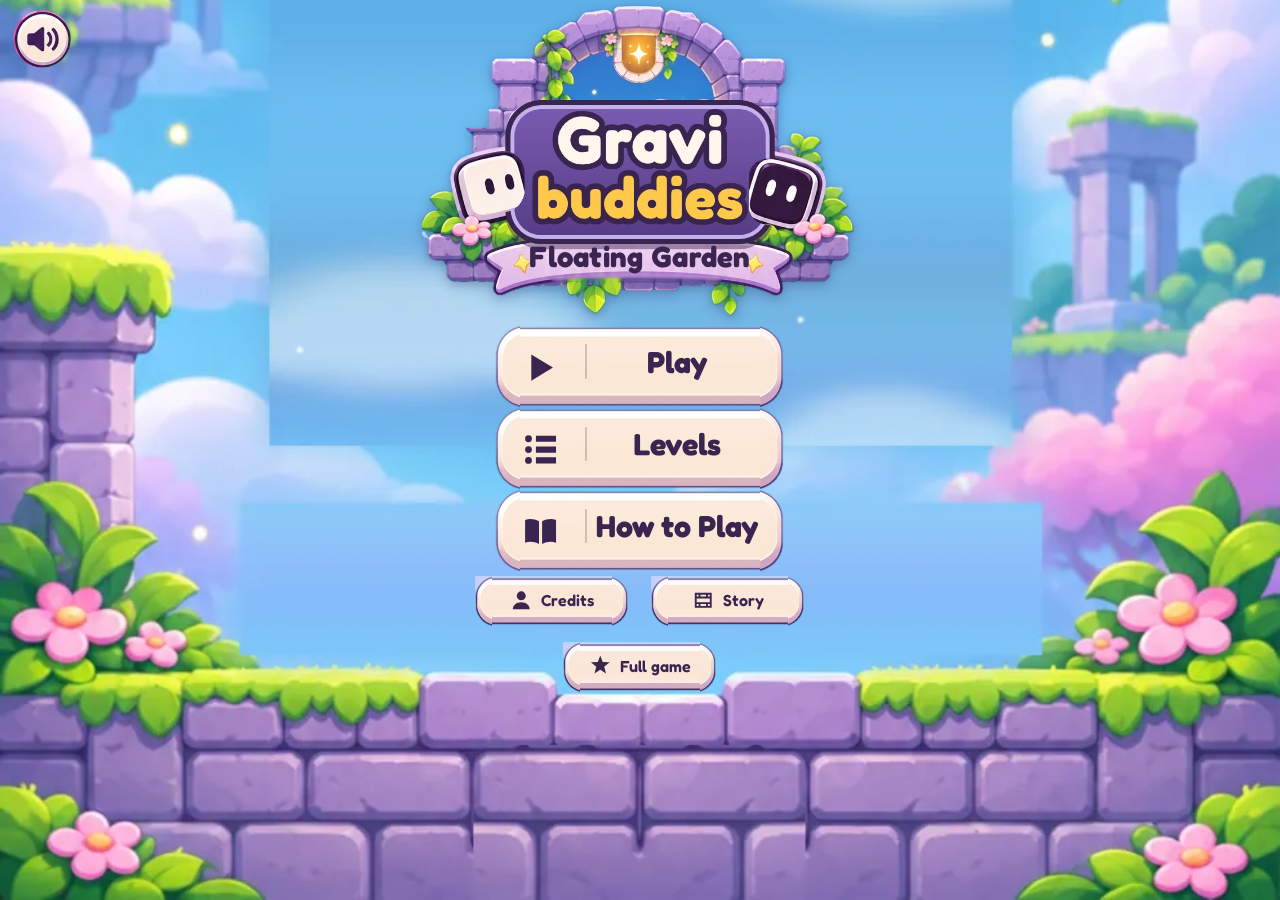
==== commit e4d5f03b: "Demo website from 126c560" ====
--- a/index.html
+++ b/index.html
@@ -5,7 +5,7 @@
 <meta name="viewport" content="width=device-width, initial-scale=1, maximum-scale=1, user-scalable=no">
 <meta name="theme-color" content="#3A2F63">
 <meta name="mobile-web-app-capable" content="yes">
-<title>Upside</title>
+<title>Gravibuddies</title>
 <link rel="icon" type="image/png" sizes="32x32" href="assets/favicon-32.png">
 <link rel="icon" type="image/png" sizes="192x192" href="assets/icon-192.png">
 <link rel="apple-touch-icon" href="assets/apple-touch-icon.png">
@@ -34,7 +34,7 @@
 <link rel="stylesheet" href="https://fonts.googleapis.com/css2?family=Nunito:wght@700;900&display=swap">
 </head>
 <body>
-<canvas id="c" tabindex="0" aria-label="Upside: a two-player co-op game. Black plays from the bottom edge, White from the top edge."></canvas>
+<canvas id="c" tabindex="0" aria-label="Gravibuddies: a two-player co-op game. Black plays from the bottom edge, White from the top edge."></canvas>
 <script src="level-format.js"></script>
 <script src="art.js"></script>
 <script src="progress.js"></script>
@@ -1072,7 +1072,7 @@
   } else if (S.state === 'title') {
     dim();
     if (S.mode === 'game') both(pid => panelFor(pid, [`Level ${S.levelIndex + 1}`, S.L.name, 'Both hold your band to start']));
-    else both(pid => panelFor(pid, ['UPSIDE', pid === 1 ? 'You are BLACK. You fall toward you.' : 'You are WHITE. You fall toward you.', 'Both hold your band to start']));
+    else both(pid => panelFor(pid, ['GRAVIBUDDIES', pid === 1 ? 'You are BLACK. You fall toward you.' : 'You are WHITE. You fall toward you.', 'Both hold your band to start']));
     const fine = window.matchMedia && window.matchMedia('(pointer: fine)').matches;
     if (fine) {
       ctx.fillStyle = P.light; ctx.font = `700 12px ${FONT}`; ctx.textAlign = 'center'; ctx.textBaseline = 'middle';
--- a/menu.css
+++ b/menu.css
@@ -1,4 +1,4 @@
-/* Upside: the menus, laid out like the painted designs in art/menu/ (941 x 1672 each).
+/* Gravibuddies: the menus, laid out like the painted designs in art/menu/ (941 x 1672 each).
    --k turns a design pixel into a screen pixel (the whole design fits the screen's width and height);
    --s is the scale of the background picture, which covers the screen.
    The pieces are cut from the designs by art/extract_menu.py (assets/ui/). */
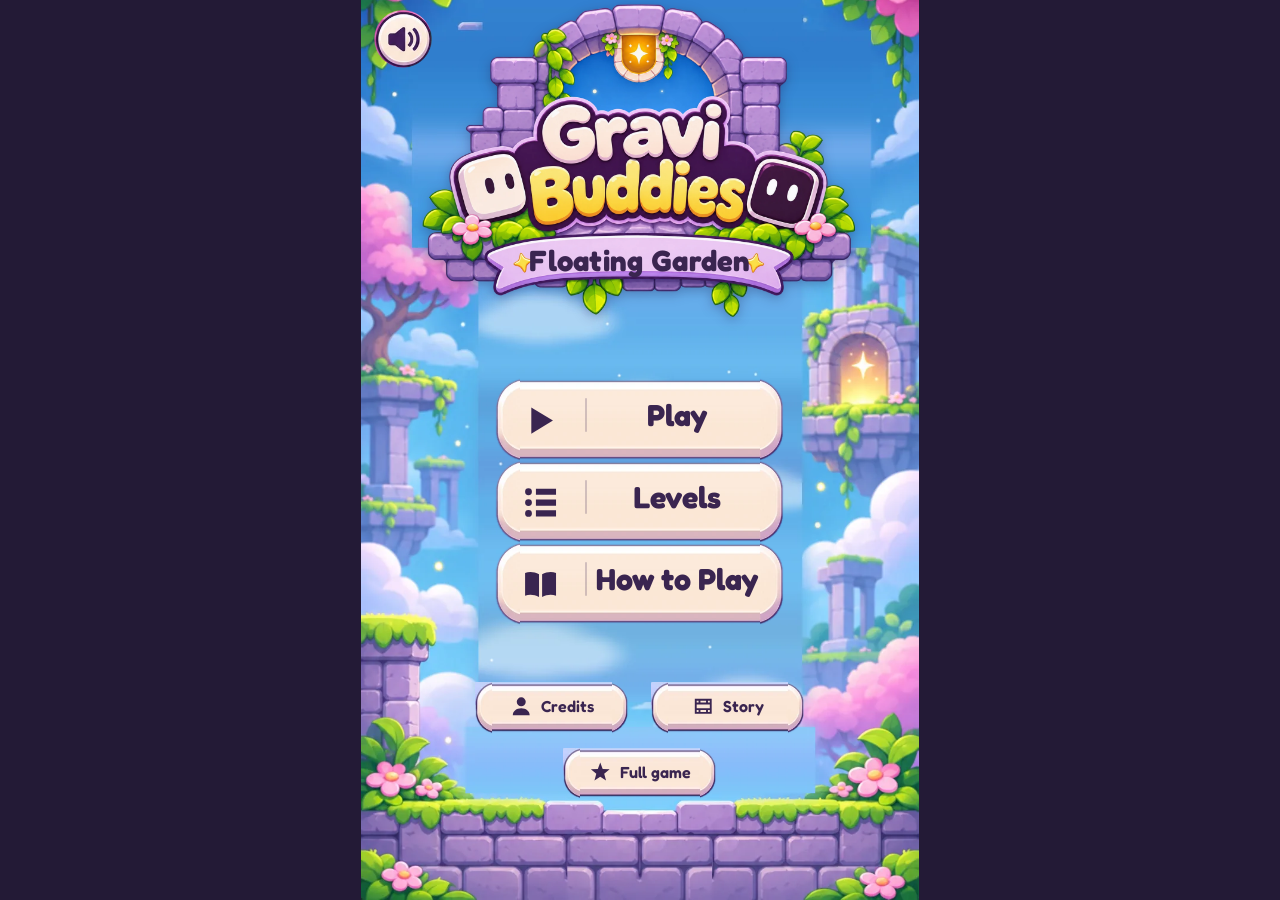
==== commit 462398aa: "Demo website from 9201282" ====
--- a/index.html
+++ b/index.html
@@ -481,8 +481,7 @@
 }
 function firstGesture() {
   if (gestureDone) return;
-  gestureDone = true;
-  if (SAVE.settings.fullscreen && !isApp) enterFullscreen();
+  gestureDone = true;                     // (no fullscreen on the website: the page stays as the browser shows it)
   requestWake();
 }
 function enterFullscreen() {
--- a/menu.css
+++ b/menu.css
@@ -4,8 +4,9 @@
    The pieces are cut from the designs by art/extract_menu.py (assets/ui/). */
 @font-face { font-family: "Fredoka"; src: url(assets/fonts/Fredoka.ttf) format("truetype"); font-weight: 300 700; font-display: swap; }
 :root {
-  --k: min(calc(100vw / 880), calc(100vh / 1600));
-  --s: max(calc(100vw / 941), calc(100vh / 1672));
+  --colw: min(100vw, 62vh);                         /* the game's column (index.html: gw = min(W, 0.62 H)) */
+  --k: min(calc(var(--colw) / 880), calc(100vh / 1600));
+  --s: max(calc(var(--colw) / 941), calc(100vh / 1672));
   --ink: #3a2550;
   --menu-font: "Fredoka", "Nunito", "Trebuchet MS", system-ui, sans-serif;
 }
@@ -15,11 +16,14 @@
 }
 .menu, .pause { position: fixed; inset: 0; z-index: 5; display: none; }
 .menu.open, .pause.open { display: block; }
-.menu { background: #6aa6ec url(assets/ui/bg.webp) center bottom / cover no-repeat; overflow: hidden; }
+/* on a wide screen the menus keep to the game's column, with the game's purple at the sides */
+.menu { background: #231A36; overflow: hidden; }
+.menu::before { content: ""; position: absolute; top: 0; bottom: 0; left: calc((100vw - var(--colw)) / 2); width: var(--colw);
+  background: #6aa6ec url(assets/ui/bg.webp) center bottom / cover no-repeat; }
 .menu button, .pause button { font: inherit; color: inherit; -webkit-tap-highlight-color: transparent; }
 
 /* ---- screens: a column in design units, the garden wall left clear at the bottom ---- */
-.screen { position: absolute; inset: 0; display: none; flex-direction: column; align-items: center; box-sizing: border-box;
+.screen { position: absolute; top: 0; bottom: 0; left: calc((100vw - var(--colw)) / 2); width: var(--colw); display: none; flex-direction: column; align-items: center; box-sizing: border-box;
   padding: env(safe-area-inset-top, 0px) 0 calc(env(safe-area-inset-bottom, 0px) + 168 * var(--s)); }
 .screen.on { display: flex; }
 .grow { flex: 1 1 0; min-height: calc(6 * var(--k)); }
@@ -28,7 +32,7 @@
 /* the crest: arch, logo and ribbon; the ribbon says the screen's name */
 .crest { position: relative; flex: 0 0 auto; width: calc(774 * var(--k) * var(--crest, 1)); aspect-ratio: 774 / 572; margin-top: calc(2 * var(--k)); }
 .crest img { width: 100%; height: 100%; display: block; filter: drop-shadow(0 calc(6 * var(--k)) calc(10 * var(--k)) rgba(30, 20, 70, 0.3)); }
-.crest .title { position: absolute; left: 25%; right: 25%; top: 72.5%; height: 14%; display: flex; align-items: center; justify-content: center;
+.crest .title { position: absolute; left: 25%; right: 25%; top: 74%; height: 13%; display: flex; align-items: center; justify-content: center;
   font-weight: 700; font-size: calc(var(--tsize, 64) * var(--k) * var(--crest, 1)); white-space: nowrap; letter-spacing: 0.01em; }
 .crest.sub { --tsize: 52; }
 .crest.small { --crest: 0.66; }
@@ -109,6 +113,17 @@
 .tip { position: relative; width: calc(420 * var(--k)); height: calc(406 * var(--k)); }
 .tip canvas { position: absolute; left: 5.1%; top: 22%; width: 89.8%; height: 73.2%; border-radius: calc(18 * var(--k)); display: block; }
 .tip img { position: absolute; inset: 0; width: 100%; height: 100%; pointer-events: none; }
+/* the keyboard keys (the website on a computer; not in the app or on a touch-only phone) */
+.keys { flex: 0 0 auto; margin: calc(16 * var(--k)) 0 calc(14 * var(--k)); padding: calc(8 * var(--k)) calc(28 * var(--k)); border-radius: calc(30 * var(--k));
+  background: #fff6ec; border: calc(5 * var(--k)) solid #70567a; box-shadow: 0 calc(6 * var(--k)) 0 rgba(84, 98, 155, 0.5);
+  display: grid; grid-template-columns: auto auto auto; gap: calc(6 * var(--k)) calc(22 * var(--k)); align-items: center; font-size: calc(30 * var(--k)); font-weight: 700; }
+.keys .who { display: flex; align-items: center; gap: calc(10 * var(--k)); }
+.keys .who i { display: inline-block; width: calc(30 * var(--k)); height: calc(30 * var(--k)); border-radius: calc(8 * var(--k)); border: calc(3 * var(--k)) solid #3a2550; }
+.keys .who i.b { background: #4a3466; } .keys .who i.w { background: #fff6ec; }
+.keys .kc { display: inline-flex; align-items: center; justify-content: center; min-width: calc(44 * var(--k)); height: calc(44 * var(--k)); margin-right: calc(6 * var(--k));
+  border-radius: calc(10 * var(--k)); background: #ffffff; border: calc(3 * var(--k)) solid #3a2550; box-shadow: 0 calc(4 * var(--k)) 0 #3a2550; font-size: calc(28 * var(--k)); }
+.menu.app .keys { display: none; }
+@media (hover: none) and (pointer: coarse) { .keys { display: none; } }
 .tip .tab { position: absolute; left: 22%; right: 22%; top: 2%; height: 17%; display: flex; align-items: center; justify-content: center; font-weight: 700; font-size: calc(36 * var(--k)); white-space: nowrap; }
 
 /* ---- credits and the full-game card ---- */
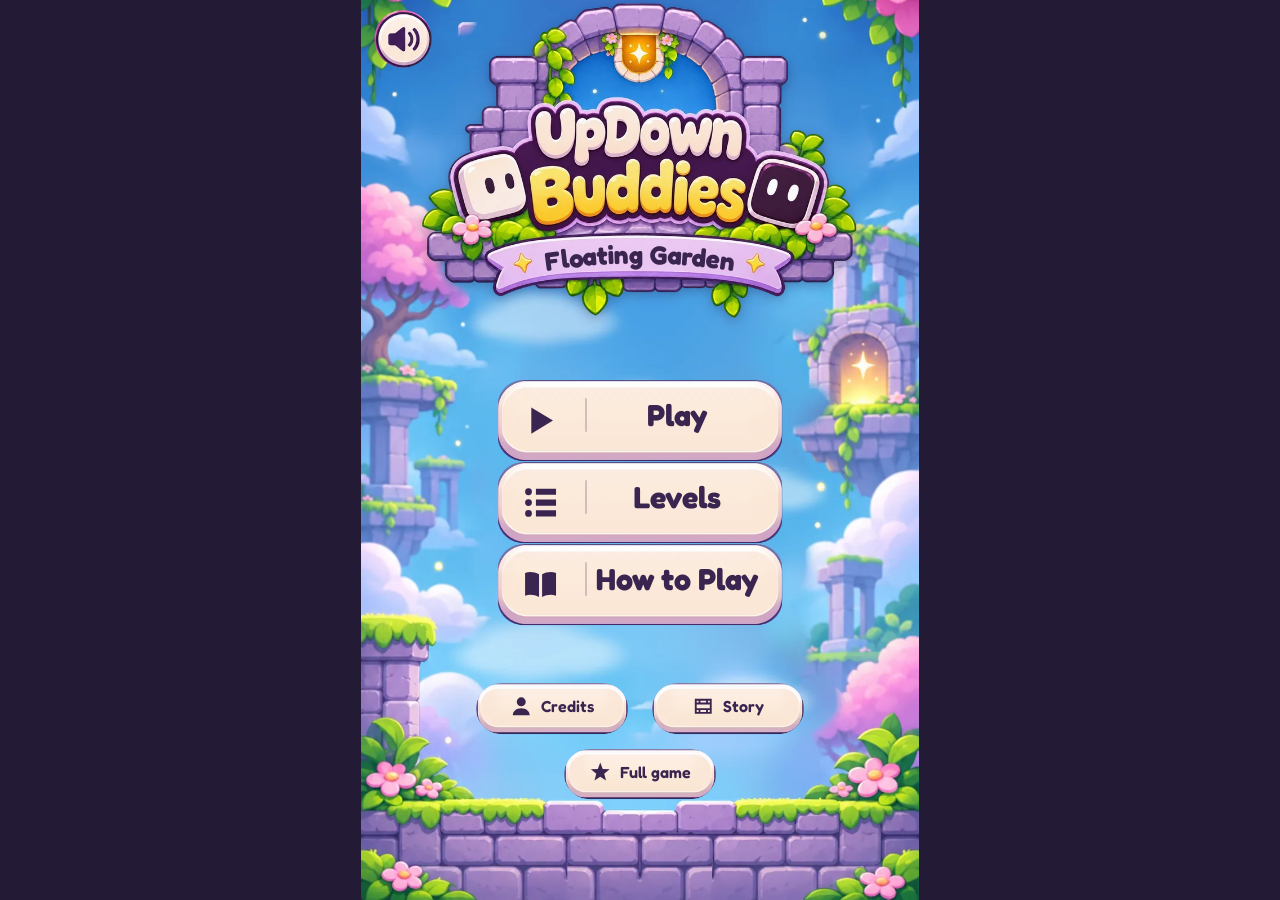
==== commit 6bc9f111: "Demo website from 7c3664f" ====
--- a/index.html
+++ b/index.html
@@ -5,7 +5,7 @@
 <meta name="viewport" content="width=device-width, initial-scale=1, maximum-scale=1, user-scalable=no">
 <meta name="theme-color" content="#3A2F63">
 <meta name="mobile-web-app-capable" content="yes">
-<title>Gravibuddies</title>
+<title>UpDown Buddies</title>
 <link rel="icon" type="image/png" sizes="32x32" href="assets/favicon-32.png">
 <link rel="icon" type="image/png" sizes="192x192" href="assets/icon-192.png">
 <link rel="apple-touch-icon" href="assets/apple-touch-icon.png">
@@ -34,7 +34,7 @@
 <link rel="stylesheet" href="https://fonts.googleapis.com/css2?family=Nunito:wght@700;900&display=swap">
 </head>
 <body>
-<canvas id="c" tabindex="0" aria-label="Gravibuddies: a two-player co-op game. Black plays from the bottom edge, White from the top edge."></canvas>
+<canvas id="c" tabindex="0" aria-label="UpDown Buddies: a two-player co-op game. Black plays from the bottom edge, White from the top edge."></canvas>
 <script src="level-format.js"></script>
 <script src="art.js"></script>
 <script src="progress.js"></script>
@@ -1071,7 +1071,7 @@
   } else if (S.state === 'title') {
     dim();
     if (S.mode === 'game') both(pid => panelFor(pid, [`Level ${S.levelIndex + 1}`, S.L.name, 'Both hold your band to start']));
-    else both(pid => panelFor(pid, ['GRAVIBUDDIES', pid === 1 ? 'You are BLACK. You fall toward you.' : 'You are WHITE. You fall toward you.', 'Both hold your band to start']));
+    else both(pid => panelFor(pid, ['UPDOWN BUDDIES', pid === 1 ? 'You are BLACK. You fall toward you.' : 'You are WHITE. You fall toward you.', 'Both hold your band to start']));
     const fine = window.matchMedia && window.matchMedia('(pointer: fine)').matches;
     if (fine) {
       ctx.fillStyle = P.light; ctx.font = `700 12px ${FONT}`; ctx.textAlign = 'center'; ctx.textBaseline = 'middle';
--- a/menu.css
+++ b/menu.css
@@ -1,4 +1,4 @@
-/* Gravibuddies: the menus, laid out like the painted designs in art/menu/ (941 x 1672 each).
+/* UpDown Buddies: the menus, laid out like the painted designs in art/menu/ (941 x 1672 each).
    --k turns a design pixel into a screen pixel (the whole design fits the screen's width and height);
    --s is the scale of the background picture, which covers the screen.
    The pieces are cut from the designs by art/extract_menu.py (assets/ui/). */
@@ -34,7 +34,9 @@
 .crest img { width: 100%; height: 100%; display: block; filter: drop-shadow(0 calc(6 * var(--k)) calc(10 * var(--k)) rgba(30, 20, 70, 0.3)); }
 .crest .title { position: absolute; left: 25%; right: 25%; top: 74%; height: 13%; display: flex; align-items: center; justify-content: center;
   font-weight: 700; font-size: calc(var(--tsize, 64) * var(--k) * var(--crest, 1)); white-space: nowrap; letter-spacing: 0.01em; }
-.crest.sub { --tsize: 52; }
+.crest.sub { --tsize: 46; }
+.crest .title svg { width: 100%; height: 100%; overflow: visible; }
+.crest .title text { font-family: var(--menu-font); font-weight: 700; fill: var(--ink); font-size: calc(var(--tsize, 64) * 1.886px); }   /* design px in the crest's own pixels (1460 / 774) */
 .crest.small { --crest: 0.66; }
 .screen[data-screen="levels"] .crest { --crest: 0.58; }
 .crest.mid { --crest: 0.8; }
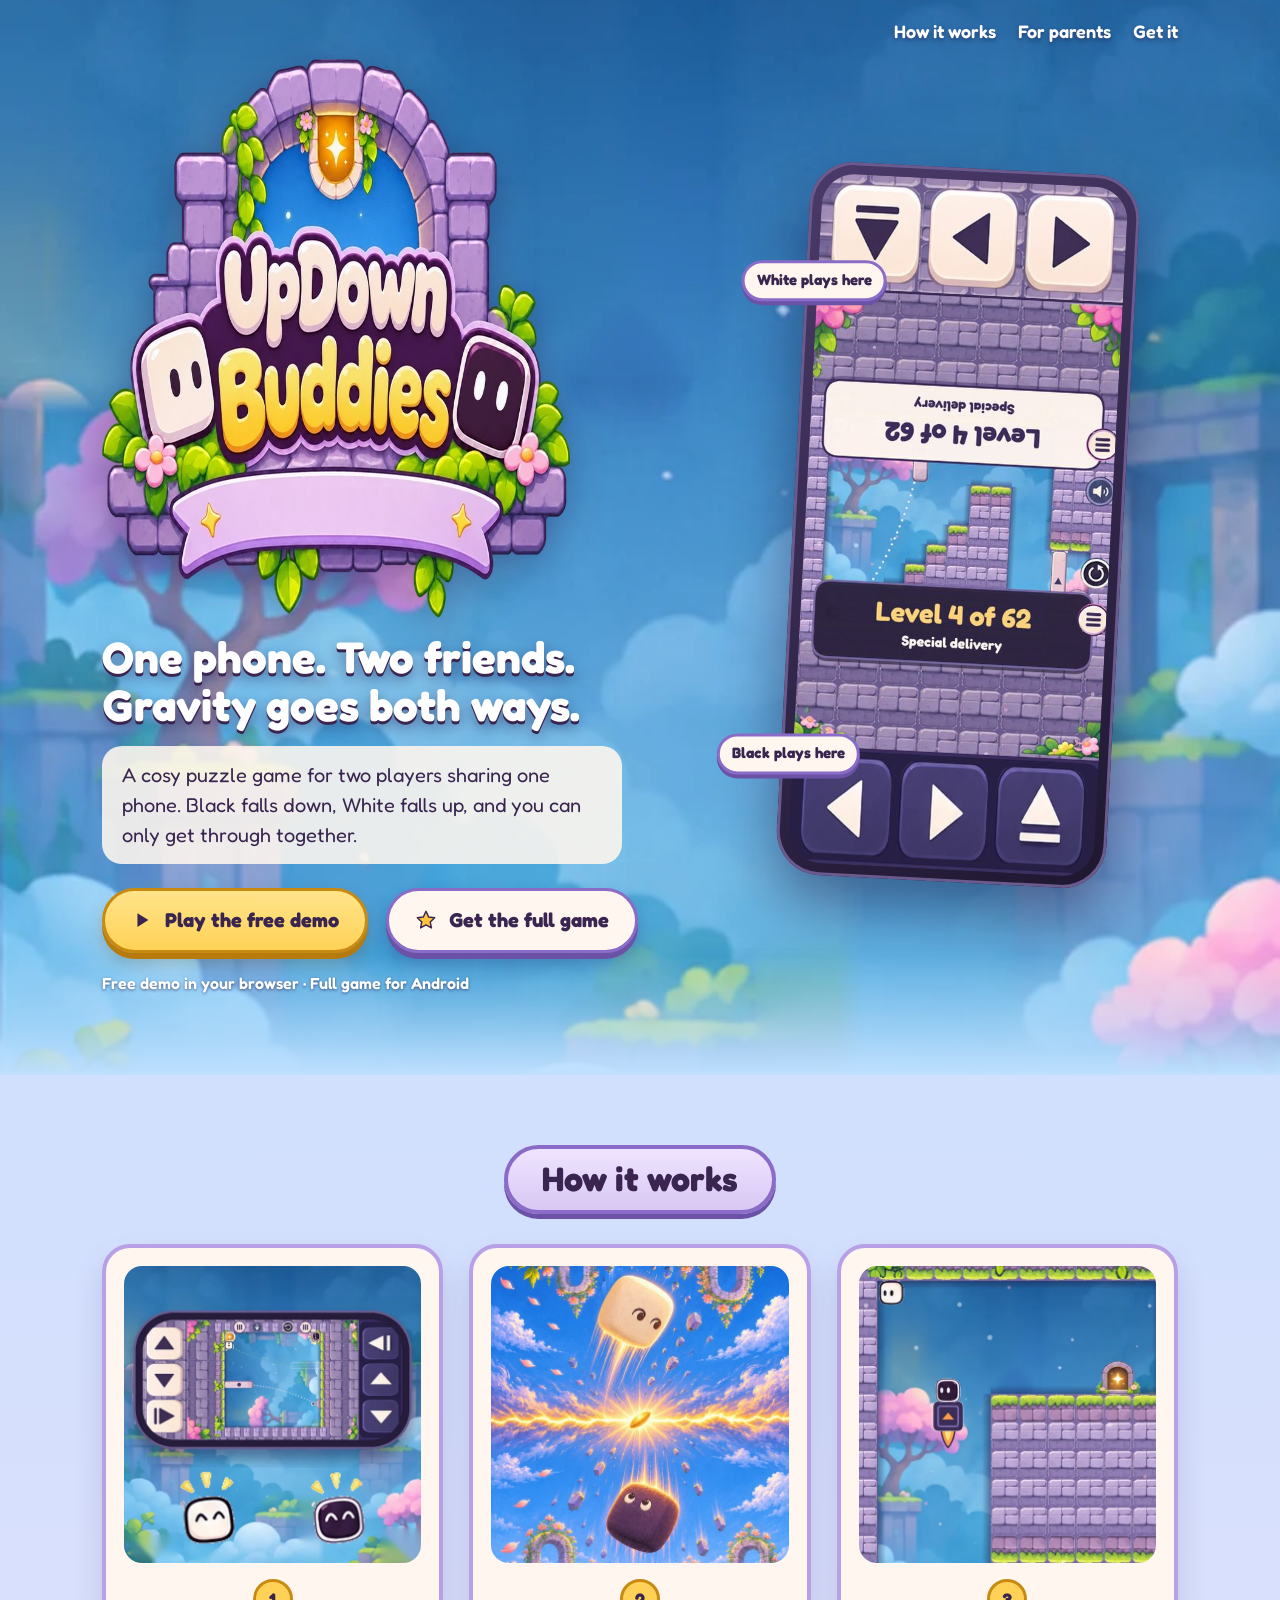
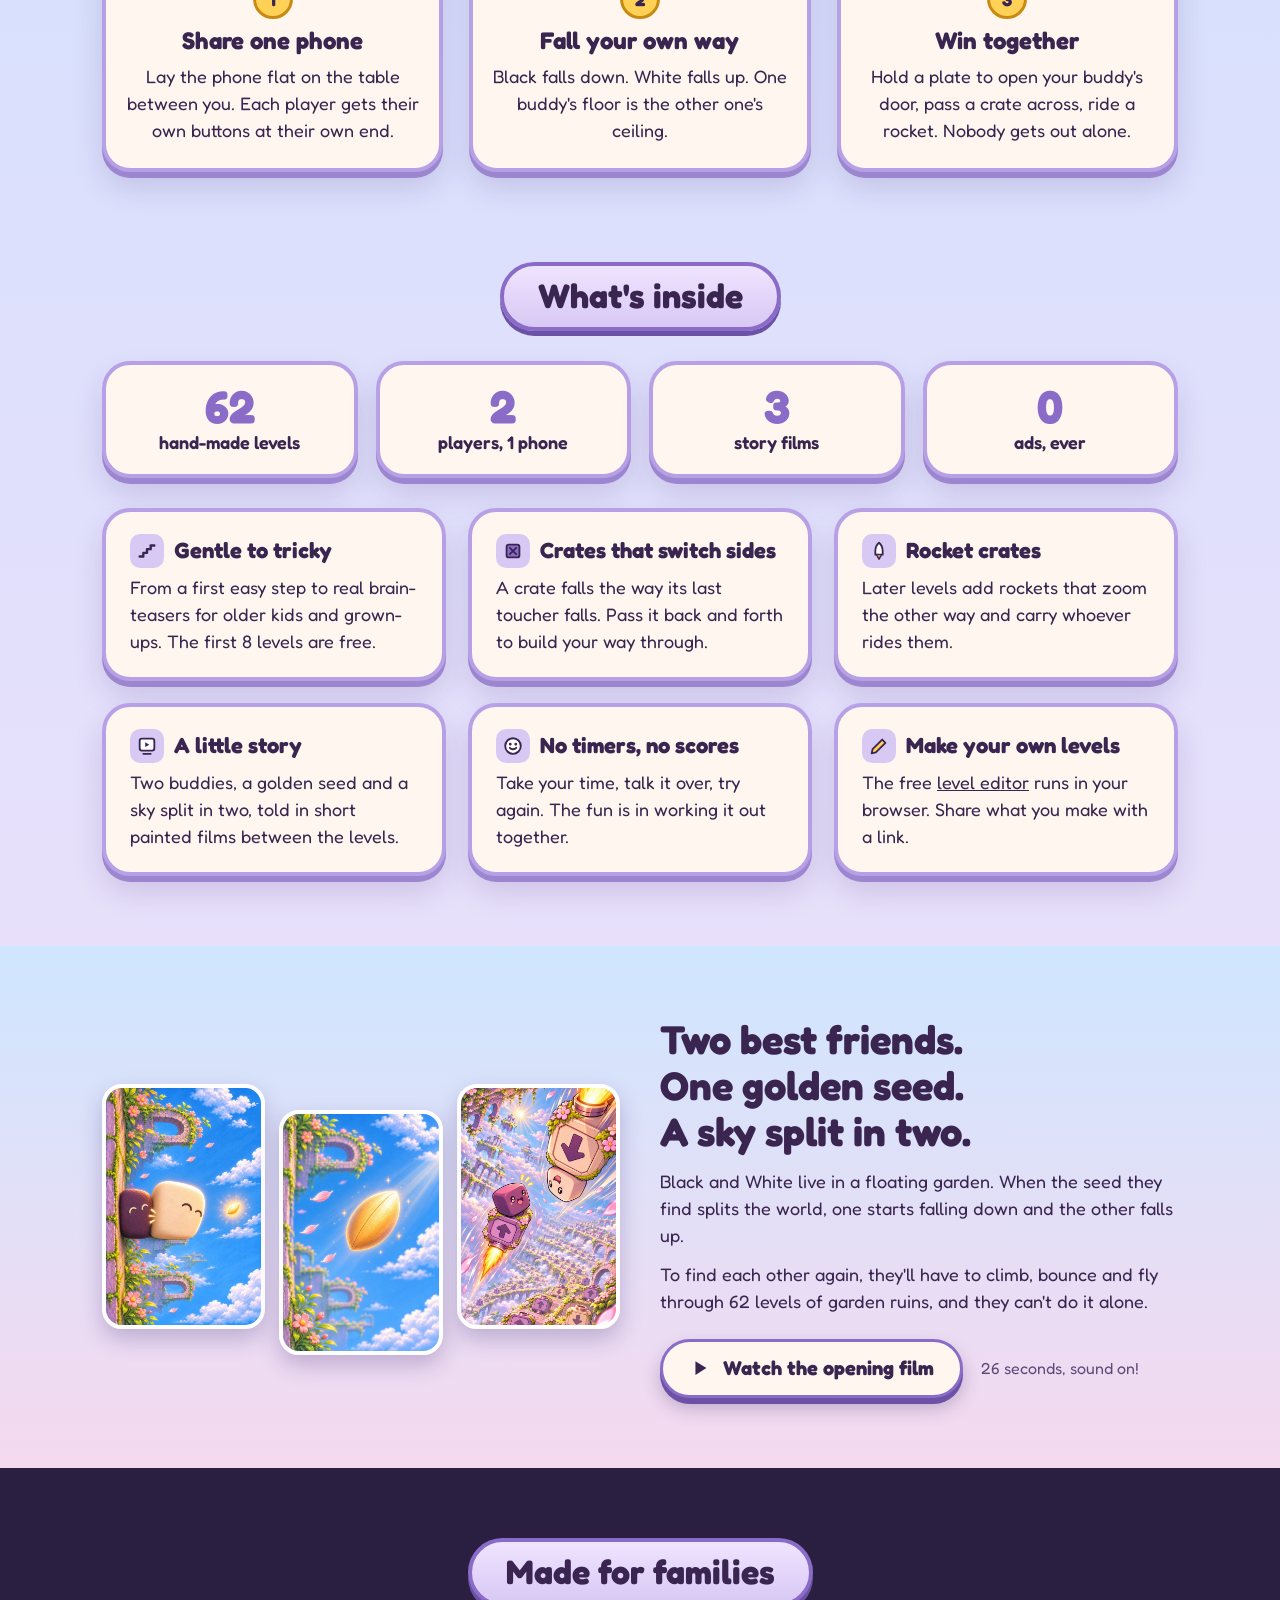
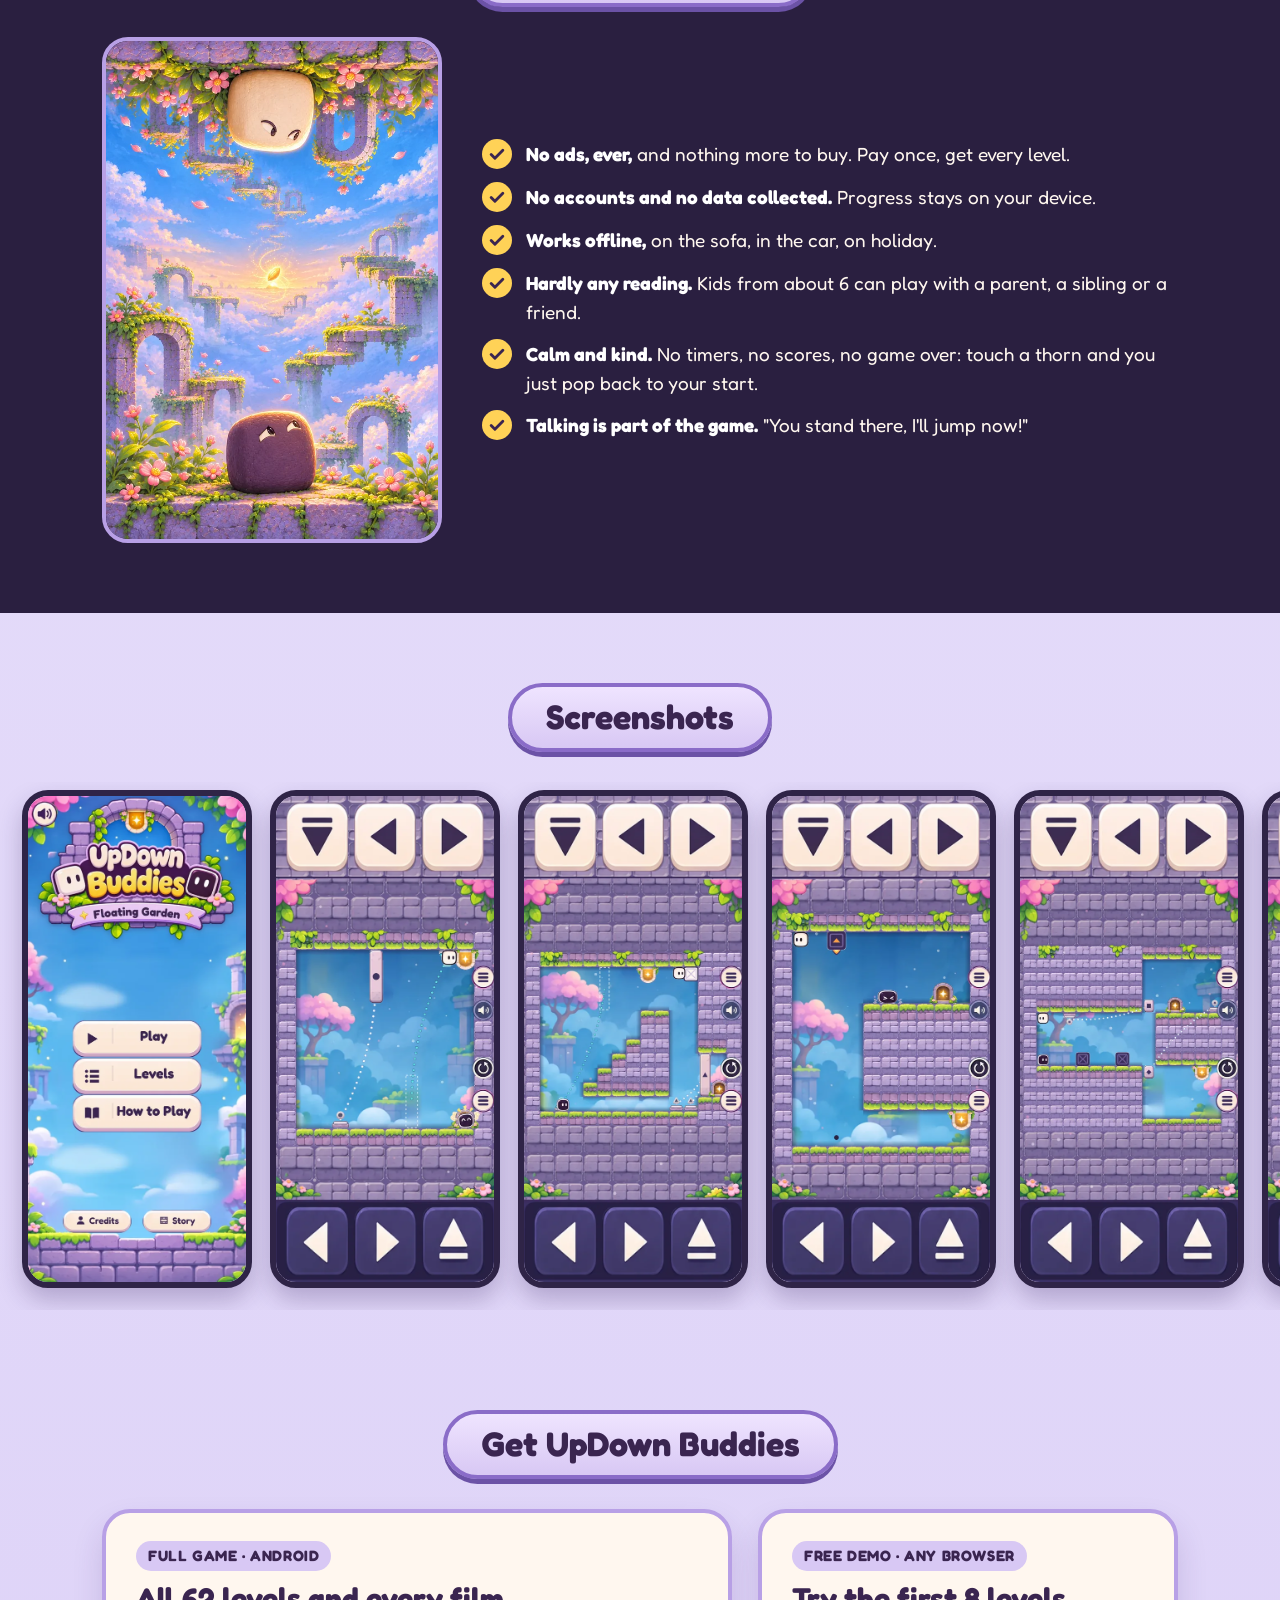
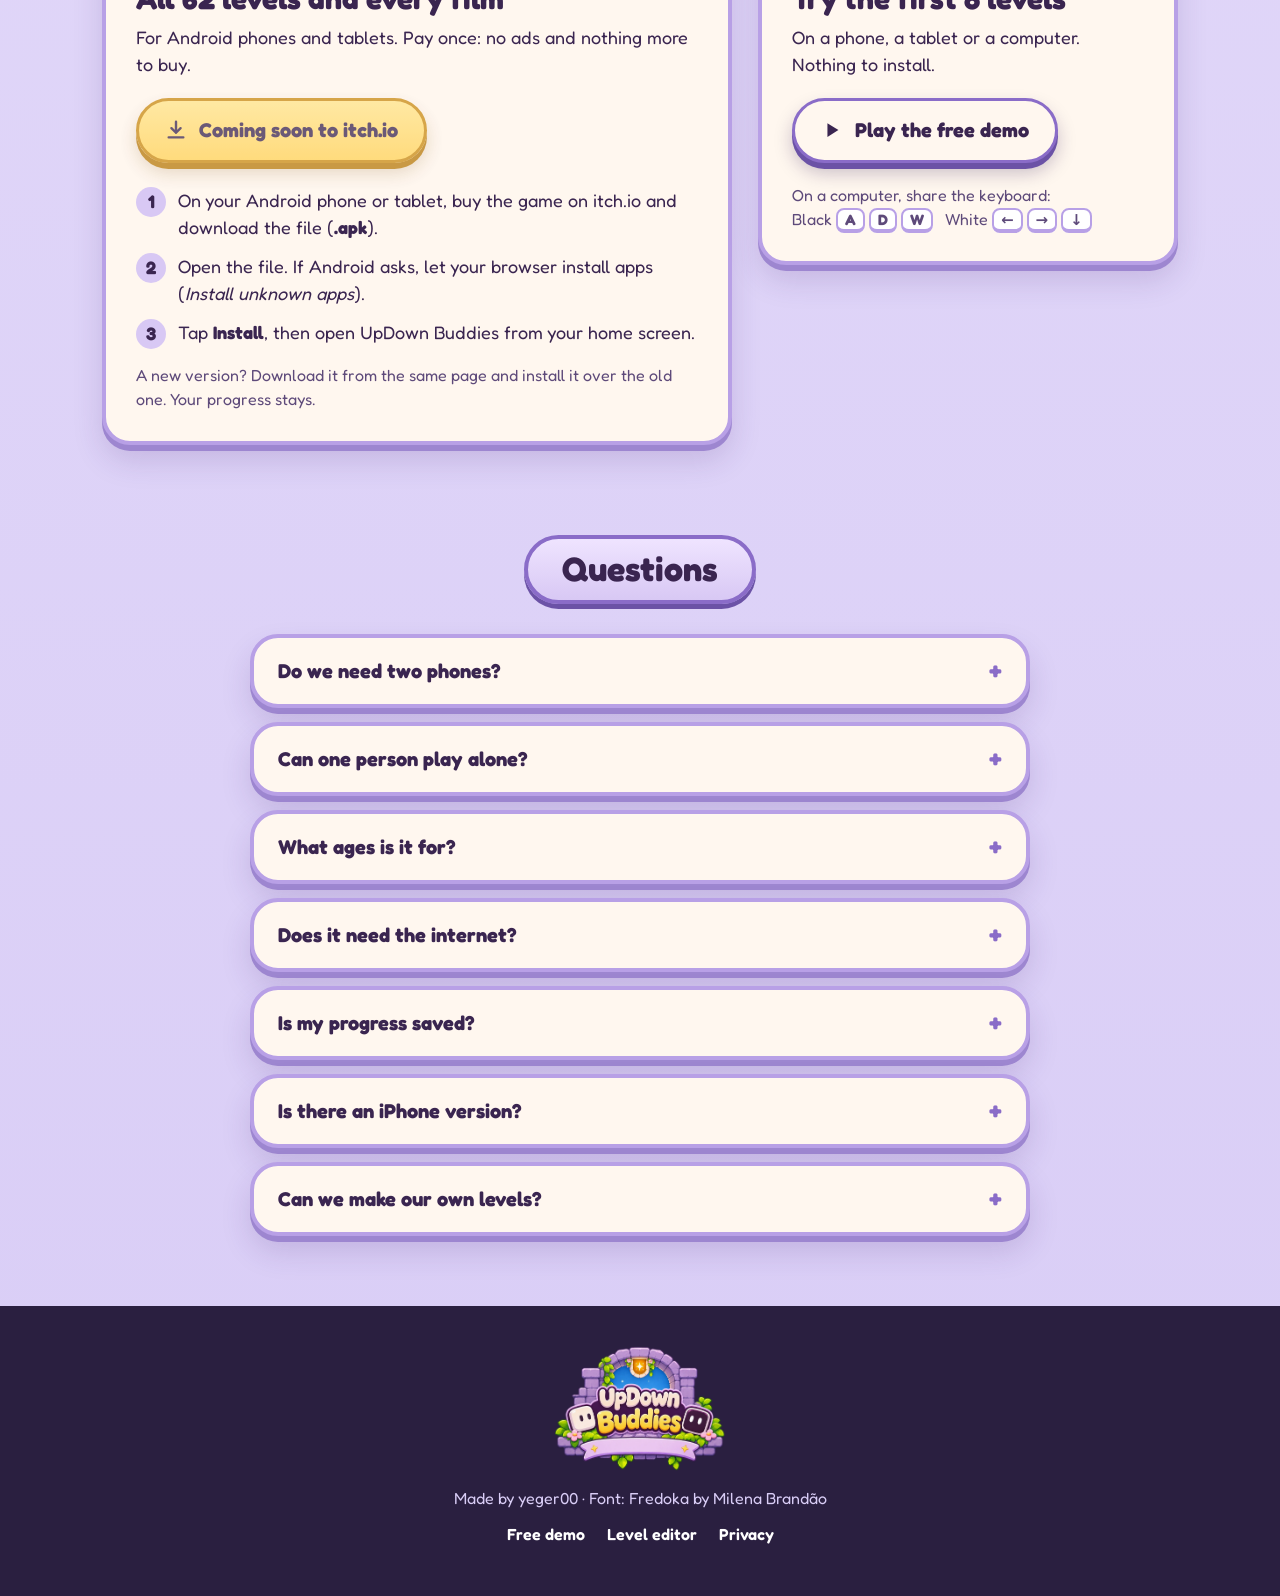
==== commit eb06f38a: "Demo website from 7d00bcd" ====
--- a/index.html
+++ b/index.html
@@ -2,1407 +2,371 @@
 <html lang="en">
 <head>
 <meta charset="utf-8">
-<meta name="viewport" content="width=device-width, initial-scale=1, maximum-scale=1, user-scalable=no">
-<meta name="theme-color" content="#3A2F63">
-<meta name="mobile-web-app-capable" content="yes">
-<title>UpDown Buddies</title>
-<link rel="icon" type="image/png" sizes="32x32" href="assets/favicon-32.png">
-<link rel="icon" type="image/png" sizes="192x192" href="assets/icon-192.png">
-<link rel="apple-touch-icon" href="assets/apple-touch-icon.png">
+<meta name="viewport" content="width=device-width, initial-scale=1">
+<title>UpDown Buddies: a two-player puzzle game for one phone</title>
+<meta name="description" content="A cosy co-op puzzle game for two friends sharing one phone. Black falls down, White falls up, and only together can you get through. Free demo in your browser; full game for Android.">
+<meta property="og:title" content="UpDown Buddies">
+<meta property="og:description" content="One phone. Two friends. Gravity goes both ways. A cosy co-op puzzle game for kids and families.">
+<meta property="og:image" content="https://yeger00.github.io/upside-site/img/og.jpg">
+<meta property="og:type" content="website">
+<meta name="twitter:card" content="summary_large_image">
+<link rel="icon" type="image/png" sizes="32x32" href="play/assets/favicon-32.png">
+<link rel="apple-touch-icon" href="play/assets/apple-touch-icon.png">
+<script>
+  // Old demo links (…/upside-site/#level-relay, …/#share=…) open the game, which now lives in play/.
+  if (/^#(level-|share=|playtest)/.test(location.hash)) location.replace('play/' + location.hash);
+</script>
 <style>
-  :root {
-    /* One visual world: floating garden ruins (the palette and all drawing live in art.js).
-       Layout: portrait column, a control band at each short edge, shared map between. */
-    --stage: #231A36;
-    --font-ui: "Nunito", "Trebuchet MS", system-ui, sans-serif;
-    color-scheme: dark;
-  }
-  html, body {
-    margin: 0; padding: 0; height: 100%; overflow: hidden;
-    background: var(--stage);
-    overscroll-behavior: none;
-    touch-action: none;
-    -webkit-user-select: none; user-select: none;
-    -webkit-touch-callout: none;
-    -webkit-tap-highlight-color: transparent;
-  }
-  body { position: fixed; inset: 0; }
-  #c { display: block; position: absolute; inset: 0; width: 100%; height: 100%; touch-action: none; outline: none; }
+/* ---- settings ----------------------------------------------------------------------------------------
+   The full game's store page. While it's empty, the "Get it" buttons say "Coming soon to itch.io".   */
+:root { --itch: ""; }
+/* ------------------------------------------------------------------------------------------------------ */
+@font-face { font-family: "Fredoka"; src: url(play/assets/fonts/Fredoka.ttf) format("truetype"); font-weight: 300 700; font-display: swap; }
+:root {
+  --ink: #3a2550; --ink2: #5e4a7a; --cream: #fff7ef; --lav: #d8c8f4; --lav2: #b8a0e6; --purple: #8a6cc8; --deep: #2a1f40;
+  --gold: #ffd257; --gold2: #e9a823; --sky: #9fd0ff;
+  --font: "Fredoka", "Nunito", ui-rounded, "Trebuchet MS", system-ui, sans-serif;
+}
+* { box-sizing: border-box; }
+html { scroll-behavior: smooth; }
+body { margin: 0; font-family: var(--font); color: var(--ink); background: linear-gradient(#bfe0ff, #e8e0fb 40%, #d9cdf6); font-size: 18px; line-height: 1.5; }
+img, video { display: block; max-width: 100%; }
+a { color: inherit; }
+.wrap { max-width: 1120px; margin: 0 auto; padding: 0 22px; }
+h2, h3 { line-height: 1.15; margin: 0; }
+p { margin: 0; }
+
+/* buttons, like the game's cream plates */
+.btn { display: inline-flex; align-items: center; gap: 12px; padding: 14px 26px 15px; border-radius: 999px; text-decoration: none; font-weight: 700; font-size: 20px;
+  background: var(--cream); color: var(--ink); border: 3px solid var(--purple); box-shadow: 0 6px 0 #6b52a6, 0 10px 18px rgba(40, 20, 80, 0.25);
+  transition: transform .12s, box-shadow .12s; cursor: pointer; white-space: nowrap; }
+button.btn { font-family: inherit; }
+.btn:hover { transform: translateY(-2px); box-shadow: 0 8px 0 #6b52a6, 0 14px 22px rgba(40, 20, 80, 0.28); }
+.btn:active { transform: translateY(4px); box-shadow: 0 2px 0 #6b52a6, 0 4px 8px rgba(40, 20, 80, 0.2); }
+.btn.gold { background: linear-gradient(#ffe48a, var(--gold)); border-color: #c98a12; box-shadow: 0 6px 0 #b77a0c, 0 10px 18px rgba(120, 70, 0, 0.25); }
+.btn.gold:hover { box-shadow: 0 8px 0 #b77a0c, 0 14px 22px rgba(120, 70, 0, 0.28); }
+.btn.gold:active { box-shadow: 0 2px 0 #b77a0c; }
+.btn svg { width: 22px; height: 22px; flex: none; }
+.btn.soon { opacity: .75; pointer-events: none; }
+.btn:focus-visible, a:focus-visible, summary:focus-visible { outline: 4px solid #ffb627; outline-offset: 3px; }
+
+/* section titles, like the crest's ribbon */
+.ribbon { display: table; margin: 0 auto 30px; padding: 10px 34px 12px; border-radius: 999px; background: linear-gradient(#efe4ff, var(--lav)); border: 4px solid var(--purple);
+  box-shadow: 0 5px 0 #6b52a6; font-size: clamp(24px, 4vw, 34px); font-weight: 700; text-align: center; }
+.lead { text-align: center; max-width: 640px; margin: -10px auto 34px; color: var(--ink2); }
+section { padding: 70px 0; }
+.card { background: var(--cream); border: 4px solid var(--lav2); border-radius: 28px; box-shadow: 0 6px 0 #9d86d0, 0 16px 30px rgba(60, 30, 110, 0.15); }
+
+/* ---- hero ---- */
+.hero { position: relative; overflow: hidden; background: url(play/assets/sky.webp) center 30% / cover, #7fb3ef; padding: 18px 0 80px; }
+.hero::after { content: ""; position: absolute; left: 0; right: 0; bottom: 0; height: 120px; background: linear-gradient(rgba(191, 224, 255, 0), #bfe0ff); pointer-events: none; }
+nav { display: flex; justify-content: flex-end; gap: 22px; font-weight: 600; position: relative; z-index: 2; }
+nav a { text-decoration: none; color: #fff; text-shadow: 0 2px 4px rgba(30, 20, 70, 0.5); }
+nav a:hover { text-decoration: underline; }
+.hero-grid { position: relative; z-index: 1; display: grid; grid-template-columns: 1.15fr 0.85fr; gap: 40px; align-items: center; margin-top: 10px; }
+.hero h1 { margin: 0; }
+.hero h1 img { width: min(470px, 100%); filter: drop-shadow(0 10px 18px rgba(30, 20, 70, 0.35)); }
+.tag { font-size: clamp(28px, 4.2vw, 44px); font-weight: 700; line-height: 1.1; margin-top: 6px; color: #fff; text-shadow: 0 3px 0 var(--ink), 0 6px 14px rgba(30, 20, 70, 0.45); }
+.sub { font-size: 20px; margin-top: 16px; max-width: 520px; background: rgba(255, 247, 239, 0.88); padding: 14px 20px; border-radius: 20px; }
+.cta { display: flex; flex-wrap: wrap; gap: 16px 18px; margin-top: 24px; }
+.mini { margin-top: 18px; font-size: 16px; color: #fff; font-weight: 600; text-shadow: 0 1px 3px rgba(30, 20, 70, 0.6); }
+.phone { justify-self: center; width: min(330px, 80vw); aspect-ratio: 390 / 844; border-radius: 44px; padding: 12px; background: linear-gradient(145deg, #4a3a6a, #1f1730);
+  box-shadow: 0 0 0 3px #6b5a8e inset, 0 30px 60px rgba(20, 10, 50, 0.45); transform: rotate(3deg); position: relative; }
+.phone video { width: 100%; height: 100%; object-fit: cover; border-radius: 33px; background: #2a1f40; }
+.phone .label { position: absolute; left: -64px; font-weight: 700; font-size: 15px; background: var(--cream); padding: 6px 12px; border-radius: 999px; border: 3px solid var(--purple);
+  box-shadow: 0 4px 0 #6b52a6; transform: rotate(-3deg); white-space: nowrap; }
+.phone .label.w { top: 14%; } .phone .label.b { bottom: 14%; }
+
+/* ---- how it works ---- */
+.steps { display: grid; grid-template-columns: repeat(3, 1fr); gap: 26px; }
+.step { padding: 18px 18px 24px; text-align: center; }
+.step .pic { aspect-ratio: 1 / 1; border-radius: 18px; overflow: hidden; margin-bottom: 16px; background: #a9d2ff; }
+.step .pic img { width: 100%; height: 100%; object-fit: cover; }
+.step .n { display: inline-grid; place-items: center; width: 40px; height: 40px; border-radius: 50%; background: var(--gold); border: 3px solid #c98a12; font-weight: 700; margin-bottom: 8px; }
+.step h3 { font-size: 24px; margin-bottom: 8px; }
+
+/* ---- inside ---- */
+.stats { display: grid; grid-template-columns: repeat(4, 1fr); gap: 18px; margin-bottom: 30px; }
+.stat { text-align: center; padding: 18px 10px; }
+.stat b { display: block; font-size: 46px; line-height: 1; color: var(--purple); }
+.stat span { font-weight: 600; }
+.features { display: grid; grid-template-columns: repeat(3, 1fr); gap: 22px; }
+.feature { padding: 22px 24px; }
+.feature h3 { font-size: 22px; margin-bottom: 6px; display: flex; align-items: center; gap: 10px; }
+.feature h3 i { flex: none; width: 34px; height: 34px; border-radius: 10px; background: var(--lav); display: grid; place-items: center; font-style: normal; }
+.feature h3 svg { width: 22px; height: 22px; }
+
+/* ---- story ---- */
+.story { background: linear-gradient(#cfe6ff, #f5d9ef); }
+.story-grid { display: grid; grid-template-columns: 1fr 1fr; gap: 40px; align-items: center; }
+.paintings { display: grid; grid-template-columns: repeat(3, 1fr); gap: 14px; }
+.paintings img { border-radius: 20px; border: 4px solid #fff; box-shadow: 0 10px 22px rgba(60, 30, 110, 0.25); aspect-ratio: 2 / 3; object-fit: cover; width: 100%; }
+.paintings img:nth-child(2) { transform: translateY(26px); }
+.story-text h2 { font-size: clamp(28px, 3.6vw, 40px); margin-bottom: 14px; }
+.story-text p + p { margin-top: 12px; }
+.film { margin-top: 24px; display: flex; flex-wrap: wrap; gap: 12px 18px; align-items: center; }
+.film p { font-size: 16px; color: var(--ink2); }
+dialog { padding: 0; border: 0; background: transparent; max-height: 92vh; }
+dialog::backdrop { background: rgba(30, 20, 50, 0.8); }
+dialog video { height: min(86vh, 900px); width: auto; aspect-ratio: 720 / 1280; border-radius: 22px; border: 4px solid #fff; background: #000; }
+dialog form { text-align: center; margin-top: 10px; }
+dialog .btn { font-size: 17px; padding: 8px 20px 9px; }
+
+/* ---- parents ---- */
+.parents { background: var(--deep); color: var(--cream); }
+.parents .ribbon { color: var(--ink); }
+.parents-grid { display: grid; grid-template-columns: 340px 1fr; gap: 40px; align-items: center; }
+.parents img { border-radius: 26px; border: 4px solid var(--lav2); width: 100%; }
+.checks { list-style: none; margin: 0; padding: 0; display: grid; gap: 14px; }
+.checks li { display: flex; gap: 14px; align-items: flex-start; font-size: 19px; }
+.checks li::before { content: ""; flex: none; width: 30px; height: 30px; margin-top: -1px; border-radius: 50%; background: var(--gold) url("data:image/svg+xml,%3Csvg xmlns='http://www.w3.org/2000/svg' viewBox='0 0 24 24'%3E%3Cpath d='M5 12.5l4.5 4.5L19 7.5' fill='none' stroke='%233a2550' stroke-width='3.4' stroke-linecap='round' stroke-linejoin='round'/%3E%3C/svg%3E") center / 20px no-repeat; }
+.checks b { color: #fff; }
+
+/* ---- screenshots ---- */
+.shots { display: flex; gap: 18px; overflow-x: auto; padding: 8px 22px 22px; scroll-snap-type: x mandatory; max-width: 1400px; margin: 0 auto; scrollbar-color: var(--purple) transparent; }
+.shots img { flex: none; width: 230px; aspect-ratio: 390 / 844; border-radius: 26px; border: 6px solid #2f2447; box-shadow: 0 12px 24px rgba(40, 20, 80, 0.25); scroll-snap-align: center; object-fit: cover; }
+
+/* ---- get it ---- */
+.get-grid { display: grid; grid-template-columns: 1.2fr 0.8fr; gap: 26px; align-items: start; }
+.offer { padding: 28px 30px 30px; }
+.offer .kind { display: inline-block; font-size: 15px; font-weight: 700; letter-spacing: .04em; text-transform: uppercase; background: var(--lav); padding: 4px 12px; border-radius: 999px; }
+.offer h3 { font-size: 30px; margin: 10px 0 8px; }
+.offer .btn { margin: 20px 0 6px; }
+.offer ol { margin: 18px 0 0; padding-left: 0; list-style: none; counter-reset: s; display: grid; gap: 12px; }
+.offer ol li { counter-increment: s; display: flex; gap: 12px; }
+.offer ol li::before { content: counter(s); flex: none; display: grid; place-items: center; width: 30px; height: 30px; border-radius: 50%; background: var(--lav); font-weight: 700; }
+.note { font-size: 16px; color: var(--ink2); margin-top: 14px; }
+kbd { font-family: var(--font); font-weight: 700; font-size: 15px; background: #fff; border: 2px solid var(--lav2); border-bottom-width: 4px; border-radius: 8px; padding: 0 7px; }
+
+/* ---- faq ---- */
+.faq { max-width: 780px; margin: 0 auto; display: grid; gap: 14px; }
+.faq details { padding: 0; }
+.faq summary { cursor: pointer; padding: 18px 24px; font-weight: 700; font-size: 20px; list-style: none; display: flex; justify-content: space-between; gap: 16px; }
+.faq summary::-webkit-details-marker { display: none; }
+.faq summary::after { content: "+"; font-size: 26px; line-height: 1; color: var(--purple); }
+.faq details[open] summary::after { content: "–"; }
+.faq details p { padding: 0 24px 20px; color: var(--ink2); }
+
+footer { background: var(--deep); color: #d9cdf6; padding: 40px 0 50px; text-align: center; font-size: 16px; }
+footer img { width: 170px; margin: 0 auto 14px; }
+footer nav { justify-content: center; flex-wrap: wrap; margin-top: 12px; }
+footer nav a { color: #fff; text-shadow: none; }
+
+@media (max-width: 860px) {
+  .hero-grid, .story-grid, .parents-grid, .get-grid { grid-template-columns: 1fr; }
+  .hero-grid { text-align: center; }
+  .sub { margin-left: auto; margin-right: auto; }
+  .cta { justify-content: center; }
+  .hero h1 img { margin: 0 auto; }
+  .phone { margin-top: 20px; transform: none; }
+  .phone .label { left: 50%; transform: translateX(-50%); }
+  .phone .label.w { top: -18px; } .phone .label.b { bottom: -18px; top: auto; }
+  .steps, .features { grid-template-columns: 1fr; max-width: 520px; margin: 0 auto; }
+  .stats { grid-template-columns: repeat(2, 1fr); }
+  .parents-grid img { max-width: 340px; margin: 0 auto; }
+  nav { justify-content: center; }
+}
+@media (prefers-reduced-motion: reduce) { html { scroll-behavior: auto; } .btn { transition: none; } }
 </style>
-<link rel="stylesheet" href="menu.css">
-<link rel="preconnect" href="https://fonts.googleapis.com">
-<link rel="stylesheet" href="https://fonts.googleapis.com/css2?family=Nunito:wght@700;900&display=swap">
 </head>
 <body>
-<canvas id="c" tabindex="0" aria-label="UpDown Buddies: a two-player co-op game. Black plays from the bottom edge, White from the top edge."></canvas>
-<script src="level-format.js"></script>
-<script src="art.js"></script>
-<script src="progress.js"></script>
-<script src="menu.js"></script>
+
+<header class="hero">
+  <div class="wrap">
+    <nav aria-label="Main"><a href="#how">How it works</a><a href="#parents">For parents</a><a href="#get">Get it</a></nav>
+    <div class="hero-grid">
+      <div>
+        <h1><img src="play/assets/ui/crest.webp" alt="UpDown Buddies" width="774" height="572"></h1>
+        <p class="tag">One phone. Two friends.<br>Gravity goes both ways.</p>
+        <p class="sub">A cosy puzzle game for two players sharing one phone. Black falls down, White falls up, and you can only get through together.</p>
+        <div class="cta">
+          <a class="btn gold" href="play/"><svg viewBox="0 0 24 24" aria-hidden="true"><path d="M7 4.5v15l12-7.5z" fill="currentColor"/></svg>Play the free demo</a>
+          <a class="btn" href="#get"><svg viewBox="0 0 24 24" aria-hidden="true"><path d="M12 2.5l2.9 6.2 6.6.8-4.9 4.6 1.3 6.6L12 17.4l-5.9 3.3 1.3-6.6-4.9-4.6 6.6-.8z" fill="#ffc43d" stroke="#3a2550" stroke-width="1.6" stroke-linejoin="round"/></svg>Get the full game</a>
+        </div>
+        <p class="mini">Free demo in your browser · Full game for Android</p>
+      </div>
+      <div class="phone">
+        <video src="img/play.mp4" poster="img/play.jpg" autoplay muted loop playsinline aria-label="Gameplay: Black and White solve two levels together"></video>
+        <span class="label w">White plays here</span>
+        <span class="label b">Black plays here</span>
+      </div>
+    </div>
+  </div>
+</header>
+
+<section id="how">
+  <div class="wrap">
+    <h2 class="ribbon">How it works</h2>
+    <div class="steps">
+      <div class="card step">
+        <div class="pic"><img src="img/how-1.webp" alt="The game on a phone: White's buttons at the top edge, Black's at the bottom" loading="lazy"></div>
+        <div class="n">1</div>
+        <h3>Share one phone</h3>
+        <p>Lay the phone flat on the table between you. Each player gets their own buttons at their own end.</p>
+      </div>
+      <div class="card step">
+        <div class="pic"><img src="img/how-2.webp" alt="Painting: White floats up and Black falls down, away from each other" loading="lazy"></div>
+        <div class="n">2</div>
+        <h3>Fall your own way</h3>
+        <p>Black falls down. White falls up. One buddy's floor is the other one's ceiling.</p>
+      </div>
+      <div class="card step">
+        <div class="pic"><img src="img/how-3.webp" alt="A level: Black rides a rocket crate up while White waits on the ceiling" loading="lazy"></div>
+        <div class="n">3</div>
+        <h3>Win together</h3>
+        <p>Hold a plate to open your buddy's door, pass a crate across, ride a rocket. Nobody gets out alone.</p>
+      </div>
+    </div>
+  </div>
+</section>
+
+<section id="inside" style="padding-top: 20px">
+  <div class="wrap">
+    <h2 class="ribbon">What's inside</h2>
+    <div class="stats">
+      <div class="card stat"><b>62</b><span>hand-made levels</span></div>
+      <div class="card stat"><b>2</b><span>players, 1 phone</span></div>
+      <div class="card stat"><b>3</b><span>story films</span></div>
+      <div class="card stat"><b>0</b><span>ads, ever</span></div>
+    </div>
+    <div class="features">
+      <div class="card feature"><h3><i><svg viewBox="0 0 24 24"><path d="M4 18h4v-4h4v-4h4V6h4" fill="none" stroke="#3a2550" stroke-width="2.6" stroke-linecap="round" stroke-linejoin="round"/></svg></i>Gentle to tricky</h3>
+        <p>From a first easy step to real brain-teasers for older kids and grown-ups. The first 8 levels are free.</p></div>
+      <div class="card feature"><h3><i><svg viewBox="0 0 24 24"><rect x="5" y="5" width="14" height="14" rx="2.5" fill="#8a6cc8" stroke="#3a2550" stroke-width="2"/><path d="M8 8l8 8M16 8l-8 8" stroke="#3a2550" stroke-width="2"/></svg></i>Crates that switch sides</h3>
+        <p>A crate falls the way its last toucher falls. Pass it back and forth to build your way through.</p></div>
+      <div class="card feature"><h3><i><svg viewBox="0 0 24 24"><path d="M12 3c3 2.5 4 6 4 9v4H8v-4c0-3 1-6.5 4-9z" fill="#fff" stroke="#3a2550" stroke-width="2" stroke-linejoin="round"/><path d="M9.5 16.5L12 21l2.5-4.5" fill="#ff9a3d" stroke="#3a2550" stroke-width="1.6" stroke-linejoin="round"/></svg></i>Rocket crates</h3>
+        <p>Later levels add rockets that zoom the other way and carry whoever rides them.</p></div>
+      <div class="card feature"><h3><i><svg viewBox="0 0 24 24"><rect x="4" y="4" width="16" height="13" rx="2.5" fill="#fff" stroke="#3a2550" stroke-width="2"/><path d="M10 8v5l4.5-2.5z" fill="#3a2550"/><path d="M8 20.5h8" stroke="#3a2550" stroke-width="2" stroke-linecap="round"/></svg></i>A little story</h3>
+        <p>Two buddies, a golden seed and a sky split in two, told in short painted films between the levels.</p></div>
+      <div class="card feature"><h3><i><svg viewBox="0 0 24 24"><circle cx="12" cy="12" r="8.5" fill="#fff" stroke="#3a2550" stroke-width="2"/><path d="M9 10h.01M15 10h.01" stroke="#3a2550" stroke-width="3" stroke-linecap="round"/><path d="M8.5 14c1.8 2 5.2 2 7 0" fill="none" stroke="#3a2550" stroke-width="2" stroke-linecap="round"/></svg></i>No timers, no scores</h3>
+        <p>Take your time, talk it over, try again. The fun is in working it out together.</p></div>
+      <div class="card feature"><h3><i><svg viewBox="0 0 24 24"><path d="M4 20l1-4.5L15.5 5l3.5 3.5L8.5 19z" fill="#ffd257" stroke="#3a2550" stroke-width="2" stroke-linejoin="round"/></svg></i>Make your own levels</h3>
+        <p>The free <a href="play/editor.html">level editor</a> runs in your browser. Share what you make with a link.</p></div>
+    </div>
+  </div>
+</section>
+
+<section class="story" id="story">
+  <div class="wrap story-grid">
+    <div class="paintings">
+      <img src="img/story-1.webp" alt="Painting: the two buddies hug on a cliff of flowers" loading="lazy">
+      <img src="img/story-2.webp" alt="Painting: a golden seed glows in the sky" loading="lazy">
+      <img src="img/story-3.webp" alt="Painting: the buddies ride rocket crates through the ruins" loading="lazy">
+    </div>
+    <div class="story-text">
+      <h2>Two best friends.<br>One golden seed.<br>A sky split in two.</h2>
+      <p>Black and White live in a floating garden. When the seed they find splits the world, one starts falling down and the other falls up.</p>
+      <p>To find each other again, they'll have to climb, bounce and fly through 62 levels of garden ruins, and they can't do it alone.</p>
+      <div class="film">
+        <button class="btn" type="button" data-film><svg viewBox="0 0 24 24" aria-hidden="true"><path d="M7 4.5v15l12-7.5z" fill="currentColor"/></svg>Watch the opening film</button>
+        <p>26 seconds, sound on!</p>
+      </div>
+    </div>
+  </div>
+</section>
+
+<section class="parents" id="parents">
+  <div class="wrap">
+    <h2 class="ribbon">Made for families</h2>
+    <div class="parents-grid">
+      <img src="img/parents.webp" alt="Painting: the two buddies promise to find each other" loading="lazy">
+      <ul class="checks">
+        <li><span><b>No ads, ever,</b> and nothing more to buy. Pay once, get every level.</span></li>
+        <li><span><b>No accounts and no data collected.</b> Progress stays on your device.</span></li>
+        <li><span><b>Works offline,</b> on the sofa, in the car, on holiday.</span></li>
+        <li><span><b>Hardly any reading.</b> Kids from about 6 can play with a parent, a sibling or a friend.</span></li>
+        <li><span><b>Calm and kind.</b> No timers, no scores, no game over: touch a thorn and you just pop back to your start.</span></li>
+        <li><span><b>Talking is part of the game.</b> "You stand there, I'll jump now!"</span></li>
+      </ul>
+    </div>
+  </div>
+</section>
+
+<section id="shots">
+  <div class="wrap"><h2 class="ribbon">Screenshots</h2></div>
+  <div class="shots" tabindex="0" aria-label="Screenshots (scroll sideways)">
+    <img src="img/shot-1.webp" alt="The main menu" loading="lazy">
+    <img src="img/shot-2.webp" alt="Level 2, Relay: Black holds a plate to open White's door" loading="lazy">
+    <img src="img/shot-3.webp" alt="Level 4, Special delivery: a crate changes sides" loading="lazy">
+    <img src="img/shot-4.webp" alt="Level 34, Lift Off: Black rides a rocket crate" loading="lazy">
+    <img src="img/shot-5.webp" alt="Level 26, Flip the Tower" loading="lazy">
+    <img src="img/shot-6.webp" alt="Level 38, Two Lifts" loading="lazy">
+    <img src="img/shot-7.webp" alt="Level 60, Crate Rain" loading="lazy">
+    <img src="img/shot-8.webp" alt="Level 14, Busy Doors" loading="lazy">
+    <img src="img/shot-9.webp" alt="The level map" loading="lazy">
+  </div>
+</section>
+
+<section id="get" style="padding-top: 30px">
+  <div class="wrap">
+    <h2 class="ribbon">Get UpDown Buddies</h2>
+    <div class="get-grid">
+      <div class="card offer">
+        <span class="kind">Full game · Android</span>
+        <h3>All 62 levels and every film</h3>
+        <p>For Android phones and tablets. Pay once: no ads and nothing more to buy.</p>
+        <a class="btn gold" data-itch href="#get"><svg viewBox="0 0 24 24" aria-hidden="true"><path d="M12 3v12m0 0l-5-5m5 5l5-5M4 20h16" fill="none" stroke="currentColor" stroke-width="2.6" stroke-linecap="round" stroke-linejoin="round"/></svg><span>Get it on itch.io</span></a>
+        <ol>
+          <li><span>On your Android phone or tablet, buy the game on itch.io and download the file (<b>.apk</b>).</span></li>
+          <li><span>Open the file. If Android asks, let your browser install apps (<i>Install unknown apps</i>).</span></li>
+          <li><span>Tap <b>Install</b>, then open UpDown Buddies from your home screen.</span></li>
+        </ol>
+        <p class="note">A new version? Download it from the same page and install it over the old one. Your progress stays.</p>
+      </div>
+      <div class="card offer">
+        <span class="kind">Free demo · any browser</span>
+        <h3>Try the first 8 levels</h3>
+        <p>On a phone, a tablet or a computer. Nothing to install.</p>
+        <a class="btn" href="play/"><svg viewBox="0 0 24 24" aria-hidden="true"><path d="M7 4.5v15l12-7.5z" fill="currentColor"/></svg>Play the free demo</a>
+        <p class="note">On a computer, share the keyboard:<br>Black <kbd>A</kbd> <kbd>D</kbd> <kbd>W</kbd> &nbsp; White <kbd>←</kbd> <kbd>→</kbd> <kbd>↓</kbd></p>
+      </div>
+    </div>
+  </div>
+</section>
+
+<section id="faq" style="padding-top: 20px">
+  <div class="wrap">
+    <h2 class="ribbon">Questions</h2>
+    <div class="faq">
+      <details class="card"><summary>Do we need two phones?</summary><p>No. Both players share one phone, lying flat between you. White plays from the top edge and Black from the bottom edge.</p></details>
+      <details class="card"><summary>Can one person play alone?</summary><p>Not really: every level needs both buddies working together. It's made to be played by two people side by side.</p></details>
+      <details class="card"><summary>What ages is it for?</summary><p>About 6 and up. The first levels are gentle, and later ones are real puzzles that grown-ups enjoy too. It's best with a parent, a sibling or a friend.</p></details>
+      <details class="card"><summary>Does it need the internet?</summary><p>No. Once it's installed, the full game works offline.</p></details>
+      <details class="card"><summary>Is my progress saved?</summary><p>Yes, on your device. If you finish the free demo first, the full game starts fresh, and it's quick to catch up.</p></details>
+      <details class="card"><summary>Is there an iPhone version?</summary><p>Not yet. On an iPhone or iPad you can play the free demo in Safari.</p></details>
+      <details class="card"><summary>Can we make our own levels?</summary><p>Yes! Try the <a href="play/editor.html">level editor</a> in your browser. You can share a level you made with a link, and play it right away.</p></details>
+    </div>
+  </div>
+</section>
+
+<dialog id="film" aria-label="The opening film">
+  <video src="play/assets/story/intro.mp4" poster="play/assets/story/intro.jpg" controls preload="none" playsinline></video>
+  <form method="dialog"><button class="btn">Close</button></form>
+</dialog>
+
+<footer>
+  <div class="wrap">
+    <img src="play/assets/ui/crest.webp" alt="UpDown Buddies" loading="lazy">
+    <p>Made by yeger00 · Font: Fredoka by Milena Brandão</p>
+    <nav aria-label="More"><a href="play/">Free demo</a><a href="#get" data-itch>itch.io</a><a href="play/editor.html">Level editor</a><a href="privacy.html">Privacy</a></nav>
+  </div>
+</footer>
+
 <script>
-(() => {
-'use strict';
-
-/* ============================================================
-   CONSTANTS (units: tiles, seconds)
-   ============================================================ */
-const DT = 1 / 60;
-const G = 33;              // gravity, tiles/s^2
-const JUMP_V = 12.6;       // jump apex ~2.4 tiles
-const RUN = 4.5;           // run speed
-const LOCK_RUN = 3.2;      // speed while foot-to-foot
-const MAX_FALL = 14;
-const COYOTE = 0.15, BUFFER = 0.15;
-const PUSH_FACTOR = 0.6;
-const PW = 0.7, PH = 0.85, CS = 0.96;
-const ROCKET_V = 4;         // a rocket crate's steady speed, tiles/s
-const EPS = 1e-4;
-const FONT = '"Fredoka", "Nunito", "Trebuchet MS", system-ui, sans-serif';
-
-const A = window.UpsideArt, P = A.P;          // the shared look (art.js): palette and drawing
-const C = { stage: P.stage, black: P.dark, white: P.light, machineLit: P.cyan };
-
-/* ============================================================
-   LEVELS: loaded at startup from levels/index.json and levels/<id>.json
-   (format and legend: see level-format.js)
-   ============================================================ */
-let LEVELS = [];
-let EDITION = { edition: 'full' };   // edition.json: the demo website ('demo') or the app ('app'); see progress.js
-const PR = window.UpsideProgress, MENU = window.UpsideMenu;
-let SAVE = PR.blank();               // progress and settings, kept on the device (progress.js)
-const isApp = (() => { try { return !!(window.Capacitor && window.Capacitor.isNativePlatform && window.Capacitor.isNativePlatform()); } catch (e) { return false; } })();
-function updateSave(fn) { SAVE = PR.store(fn(SAVE)); applySettings(); }
-function applySettings() { muted = !SAVE.settings.sound; }
-
-const SYMBOL = { a: 'circle', b: 'triangle', c: 'square', d: 'diamond' };
-
-/* ============================================================
-   STATE
-   ============================================================ */
-const S = {
-  state: 'title',          // menu | title | play | won | end (and loading, error, waiting)
-  paused: false,
-  levelIndex: 0, startLevel: 0,
-  L: null, p1: null, p2: null, crates: [], bodies: [],
-  particles: [], events: [],
-  winT: 0, restartT: 0, banner: 0, stateT: 0, stateStamp: 0,
-  ready: [0, 0, 0], wasLocked: false, time: 0
-};
-
-/* ============================================================
-   LEVEL PARSING
-   ============================================================ */
-function parseLevel(def) {
-  const rows = def.map, h = rows.length, w = rows[0].length;
-  const L = { name: def.name, w, h, tiles: new Uint8Array(w * h), doorAt: new Int16Array(w * h).fill(-1),
-              plates: [], doors: [], crateDefs: [], spawns: {}, exits: {} };
-  for (let y = 0; y < h; y++) {
-    for (let x = 0; x < w; x++) {
-      const ch = rows[y][x] || ' ';
-      const i = y * w + x;
-      if (ch === '#') L.tiles[i] = 1;
-      else if (ch === '^') L.tiles[i] = 2;
-      else if (ch === 'v') L.tiles[i] = 3;
-      else if (ch === '1') L.spawns[1] = { x, y };
-      else if (ch === '2') L.spawns[2] = { x, y };
-      else if (ch === 'X') L.exits[1] = { x, y };
-      else if (ch === 'Y') L.exits[2] = { x, y };
-      else if (ch === '*') L.seed = { x, y };                      // the final level: both finish at the seed
-      else if (ch === 'K') L.crateDefs.push({ x, y, owner: 1 });
-      else if (ch === 'W') L.crateDefs.push({ x, y, owner: 2 });
-      else if (ch === 'k') L.crateDefs.push({ x, y, owner: 1, rocket: true });
-      else if (ch === 'w') L.crateDefs.push({ x, y, owner: 2, rocket: true });
-      else if (ch >= 'a' && ch <= 'd') L.plates.push({ id: ch, x, y, pressed: false });
-      // door tiles (A-D) are gathered into doors below
-    }
+  // Point the "Get it" buttons at the store, or say it's coming soon.
+  const itch = getComputedStyle(document.documentElement).getPropertyValue('--itch').trim().replace(/^["']|["']$/g, '');
+  for (const a of document.querySelectorAll('[data-itch]')) {
+    if (itch) a.href = itch;
+    else if (a.classList.contains('btn')) { a.classList.add('soon'); a.querySelector('span').textContent = 'Coming soon to itch.io'; a.removeAttribute('href'); }
+    else a.remove();
   }
-  const wallAt = (x, y) => x < 0 || y < 0 || x >= w || y >= h || L.tiles[y * w + x] === 1;
-  for (const pl of L.plates) {
-    const below = wallAt(pl.x, pl.y + 1), above = wallAt(pl.x, pl.y - 1);
-    pl.side = below && above ? (pl.y < h / 2 ? 'ceil' : 'floor') : (below ? 'floor' : 'ceil');
-    pl.rect = pl.side === 'floor'
-      ? { x: pl.x + 0.1, y: pl.y + 0.6, w: 0.8, h: 0.4 }
-      : { x: pl.x + 0.1, y: pl.y, w: 0.8, h: 0.4 };
-  }
-  // Each straight line of a door letter is one door (a letter may have several); its plates open all of them.
-  for (const r of window.UpsideLevelFormat.doorRuns(rows).doors) {
-    const d = { id: r.letter.toLowerCase(), dir: r.dir, cells: r.cells, open: false, anim: 0,
-                rect: { x: r.x, y: r.y, w: r.w, h: r.h } };
-    for (const c of r.cells) L.doorAt[c.y * w + c.x] = L.doors.length;
-    if (d.dir === 'v') d.anchor = wallAt(r.x, r.y - 1) ? 'top' : 'bottom';     // it slides into the wall it hangs from
-    else {                                                                    // side-to-side: into a wall at one end, or split
-      const l = wallAt(r.x - 1, r.y), rt = wallAt(r.x + r.w, r.y);
-      d.anchor = l && rt ? 'split' : l ? 'left' : rt ? 'right' : 'middle';
-    }
-    L.doors.push(d);
-  }
-  return L;
-}
-
-function makePlayer(id, sp) {
-  const g = id === 1 ? 1 : -1;
-  const p = { kind: 'player', id, g, w: PW, h: PH, spawn: sp,
-    x: 0, y: 0, vx: 0, vy: 0, grounded: false, on: null, coyote: 0, buffer: 0,
-    facing: 1, ghost: 0, pushing: false, wasPushing: false, blockedX: false, squash: 0, atExit: false };
-  placeAtSpawn(p);
-  return p;
-}
-function placeAtSpawn(p) {
-  p.x = p.spawn.x + (1 - p.w) / 2;
-  p.y = p.g > 0 ? p.spawn.y + 1 - p.h : p.spawn.y;
-  p.vx = p.vy = 0; p.grounded = false; p.on = null;
-}
-// A crate goes the way of whoever touched it last; a rocket crate goes the other way.
-function crateG(owner, rocket) { return (owner === 1 ? 1 : -1) * (rocket ? -1 : 1); }
-function makeCrate(d) {
-  const g = crateG(d.owner, d.rocket);
-  return { kind: 'crate', owner: d.owner, rocket: !!d.rocket, g, w: CS, h: CS,
-    x: d.x + (1 - CS) / 2, y: g > 0 ? d.y + 1 - CS : d.y, vx: 0, vy: 0, flash: 0, moving: false };
-}
-
-function loadLevel(i) {
-  S.levelIndex = i;
-  S.L = parseLevel(LEVELS[i]);
-  S.p1 = makePlayer(1, S.L.spawns[1]);
-  S.p2 = makePlayer(2, S.L.spawns[2]);
-  S.crates = S.L.crateDefs.map(makeCrate);
-  S.bodies = [S.p1, S.p2, ...S.crates];
-  S.particles.length = 0;
-  S.winT = 0; S.restartT = 0; S.banner = 2.2; S.wasLocked = false;
-  layout();
-}
-
-/* ============================================================
-   PHYSICS
-   ============================================================ */
-function cellSolid(cx, cy) {
-  const L = S.L;
-  if (cx < 0 || cy < 0 || cx >= L.w || cy >= L.h) return true;
-  const i = cy * L.w + cx;
-  if (L.tiles[i] === 1) return true;
-  const d = L.doorAt[i];
-  return d >= 0 && !L.doors[d].open;
-}
-function overlap(a, b) {
-  return a.x < b.x + b.w - EPS && a.x + a.w > b.x + EPS && a.y < b.y + b.h - EPS && a.y + a.h > b.y + EPS;
-}
-function collides(a, b) {
-  if (a.kind === 'player' && b.kind === 'player') return a.ghost <= 0 && b.ghost <= 0;
-  return true;
-}
-function paint(crate, pid) {
-  if (crate.owner === pid) return;
-  crate.owner = pid; crate.g = crateG(pid, crate.rocket); crate.flash = 1;
-  S.events.push('paint');
-  sfx(pid === 1 ? 'paintBlack' : 'paintWhite');
-  burst(crate.x + crate.w / 2, crate.y + crate.h / 2, pid === 1 ? C.black : C.white, 10);
-}
-
-function moveX(b, dx, pusher) {
-  if (dx === 0) return false;
-  b.x += dx;
-  let blocked = false;
-  const y0 = Math.floor(b.y + EPS), y1 = Math.floor(b.y + b.h - EPS);
-  if (dx > 0) {
-    const cx = Math.floor(b.x + b.w - EPS);
-    for (let cy = y0; cy <= y1; cy++) if (cellSolid(cx, cy)) { b.x = cx - b.w; blocked = true; break; }
-  } else {
-    const cx = Math.floor(b.x + EPS);
-    for (let cy = y0; cy <= y1; cy++) if (cellSolid(cx, cy)) { b.x = cx + 1; blocked = true; break; }
-  }
-  for (const o of S.bodies) {
-    if (o === b || o === pusher || !collides(b, o) || !overlap(b, o)) continue;
-    if (b.kind === 'player' && o.kind === 'crate' && !pusher) {
-      const need = dx > 0 ? (b.x + b.w) - o.x : b.x - (o.x + o.w);
-      const before = o.x;
-      moveX(o, need, b);
-      paint(o, b.id);
-      b.pushing = true;
-      if (Math.abs((o.x - before) - need) > 1e-6) {
-        b.x = dx > 0 ? o.x - b.w : o.x + o.w; blocked = true;
-      }
-    } else {
-      b.x = dx > 0 ? o.x - b.w : o.x + o.w; blocked = true;
-    }
-  }
-  return blocked;
-}
-
-function freeAt(b) {
-  const x0 = Math.floor(b.x + EPS), x1 = Math.floor(b.x + b.w - EPS);
-  const y0 = Math.floor(b.y + EPS), y1 = Math.floor(b.y + b.h - EPS);
-  for (let cy = y0; cy <= y1; cy++) for (let cx = x0; cx <= x1; cx++) if (cellSolid(cx, cy)) return false;
-  for (const o of S.bodies) if (o !== b && collides(b, o) && overlap(b, o)) return false;
-  return true;
-}
-
-function moveY(b, dy) {
-  const r = { hitPos: false, hitNeg: false, onPos: null, onNeg: null };
-  if (dy === 0) return r;
-  b.y += dy;
-  const x0 = Math.floor(b.x + EPS), x1 = Math.floor(b.x + b.w - EPS);
-  if (dy > 0) {
-    const cy = Math.floor(b.y + b.h - EPS);
-    for (let cx = x0; cx <= x1; cx++) if (cellSolid(cx, cy)) { b.y = cy - b.h; r.hitPos = true; break; }
-  } else {
-    const cy = Math.floor(b.y + EPS);
-    for (let cx = x0; cx <= x1; cx++) if (cellSolid(cx, cy)) { b.y = cy + 1; r.hitNeg = true; break; }
-  }
-  for (const o of S.bodies) {
-    if (o === b || !collides(b, o) || !overlap(b, o)) continue;
-    if (dy > 0) { b.y = o.y - b.h; r.hitPos = true; r.onPos = o; }
-    else { b.y = o.y + o.h; r.hitNeg = true; r.onNeg = o; }
-    if (b.kind === 'player' && o.kind === 'crate') paint(o, b.id);
-  }
-  return r;
-}
-
-function updatePlayer(p, inp, lockDir) {
-  if (inp.move) p.facing = inp.move;
-  if (p.ghost > 0) {
-    p.ghost -= DT;
-    if (p.ghost <= 0 && overlap(S.p1, S.p2)) p.ghost = 0.05;
-  }
-  p.coyote = p.grounded ? COYOTE : Math.max(0, p.coyote - DT);
-  p.buffer = inp.jumpPressed ? BUFFER : Math.max(0, p.buffer - DT);
-
-  if (lockDir !== null) {
-    p.vx = lockDir * LOCK_RUN;
-  } else {
-    const target = inp.move * p.g * RUN * (p.wasPushing ? PUSH_FACTOR : 1);
-    const a = p.grounded ? 22 : 14;
-    p.vx += (target - p.vx) * Math.min(1, a * DT);
-    if (Math.abs(p.vx) < 0.01) p.vx = 0;
-  }
-  if (lockDir === null && p.buffer > 0 && p.coyote > 0) {
-    p.vy = -JUMP_V * p.g; p.buffer = 0; p.coyote = 0; p.grounded = false;
-    sfx(p.id === 1 ? 'jumpBlack' : 'jumpWhite');
-  }
-  const rising = p.vy * p.g < 0;
-  const gm = rising && !inp.jumpHeld ? 1.9 : 1;
-  p.vy += G * p.g * gm * DT;
-  if (p.vy * p.g > MAX_FALL) p.vy = MAX_FALL * p.g;
-
-  p.wasPushing = p.pushing; p.pushing = false;
-  const x0 = p.x, y0 = p.y;
-  p.blockedX = moveX(p, p.vx * DT);
-  // step assist: glide over tiny lips (e.g. a crate sitting in a socket)
-  if (p.blockedX && p.grounded && p.vx !== 0) {
-    const bx = p.x, by = p.y;
-    p.x = x0; p.y = y0 - 0.12 * p.g;
-    if (freeAt(p) && !moveX(p, p.vx * DT)) p.blockedX = false;
-    else { p.x = bx; p.y = by; }
-  }
-  if (p.blockedX && lockDir === null) p.vx = 0;
-
-  const wasGrounded = p.grounded, vyBefore = p.vy;
-  const r = moveY(p, p.vy * DT);
-  p.grounded = p.g > 0 ? r.hitPos : r.hitNeg;
-  p.on = p.grounded ? (p.g > 0 ? r.onPos : r.onNeg) : null;
-  if (r.hitPos || r.hitNeg) {
-    const against = p.g > 0 ? r.onNeg : r.onPos;
-    if (against && against.kind === 'player' && Math.abs(vyBefore) > 3) { sfx('bonk'); S.events.push('bonk'); }
-    p.vy = 0;
-  }
-  if (p.grounded && !wasGrounded && Math.abs(vyBefore) > 5) p.squash = 1;
-}
-
-function kill(p) {
-  burst(p.x + p.w / 2, p.y + p.h / 2, p.id === 1 ? C.black : C.white, 18);
-  sfx('pop'); buzz(25);
-  S.events.push('pop' + p.id);
-  const other = p === S.p1 ? S.p2 : S.p1;
-  if (other.on === p) other.on = null;
-  placeAtSpawn(p);
-  p.ghost = 0.5;
-}
-
-function hazards(p) {
-  const L = S.L;
-  const hb = { x: p.x + 0.12, y: p.y + 0.1, w: p.w - 0.24, h: p.h - 0.2 };
-  const x0 = Math.floor(hb.x), x1 = Math.floor(hb.x + hb.w), y0 = Math.floor(hb.y), y1 = Math.floor(hb.y + hb.h);
-  for (let cy = y0; cy <= y1; cy++) for (let cx = x0; cx <= x1; cx++) {
-    if (cx < 0 || cy < 0 || cx >= L.w || cy >= L.h) continue;
-    const t = L.tiles[cy * L.w + cx];
-    if (t === 2 && overlap(hb, { x: cx + 0.1, y: cy + 0.55, w: 0.8, h: 0.45 })) return kill(p);
-    if (t === 3 && overlap(hb, { x: cx + 0.1, y: cy, w: 0.8, h: 0.45 })) return kill(p);
-  }
-}
-
-// The seed: a player has reached it standing right under it (Black) or right over it (White), up to a tile away
-function atSeed(p, s) {
-  if (!s || !p.grounded) return false;
-  return Math.abs(p.x + p.w / 2 - (s.x + 0.5)) < 0.45 && Math.abs(p.y + p.h / 2 - (s.y + 0.5)) < 1.6;
-}
-
-function onExit(p, e) {
-  if (!e || !p.grounded) return false;
-  const cx = p.x + p.w / 2;
-  return Math.abs(cx - (e.x + 0.5)) < 0.45 && p.y < e.y + 1 - EPS && p.y + p.h > e.y + EPS;
-}
-
-function step(i1, i2) {
-  const p1 = S.p1, p2 = S.p2, L = S.L;
-  S.time += DT;
-  let lock = p1.on === p2 && p2.on === p1;
-  if (lock && (i1.jumpPressed || i2.jumpPressed)) {
-    p1.ghost = p2.ghost = 0.45; p1.on = p2.on = null; lock = false;
-    i1 = Object.assign({}, i1, { jumpPressed: false });
-    i2 = Object.assign({}, i2, { jumpPressed: false });
-    sfx('release'); S.events.push('release');
-  }
-  if (lock && !S.wasLocked) {
-    sfx('lock'); buzz(30); S.events.push('lock');
-    burst(p1.x + p1.w / 2, p1.y + p1.h, C.machineLit, 14);
-  }
-  S.wasLocked = lock;
-  const lockDir = lock ? Math.max(-1, Math.min(1, i1.move * p1.g + i2.move * p2.g)) : null;
-
-  updatePlayer(p1, i1, lockDir);
-  updatePlayer(p2, i2, lockDir);
-
-  for (const c of S.crates) {
-    if (c.rocket) {
-      // a rocket crate flies at a steady speed and carries whoever stands on it (Black on top going up, White
-      // underneath going down): the rider moves first, so a ceiling stops the rider and then the crate, never crushing
-      const dy = ROCKET_V * c.g * DT, y0 = c.y;
-      for (const p of [S.p1, S.p2]) if (p.on === c && p.g * c.g < 0) moveY(p, dy);
-      const r = moveY(c, dy);
-      const moved = Math.abs(c.y - y0) > 1e-4;
-      if (!moved && c.moving && (r.hitPos || r.hitNeg)) sfx('thud');
-      c.moving = moved; c.vy = moved ? ROCKET_V * c.g : 0;
-    } else {
-      c.vy += G * c.g * DT;
-      if (c.vy * c.g > MAX_FALL) c.vy = MAX_FALL * c.g;
-      const r = moveY(c, c.vy * DT);
-      if (r.hitPos || r.hitNeg) { if (Math.abs(c.vy) > 5) sfx('thud'); c.vy = 0; }
-    }
-    c.flash = Math.max(0, c.flash - DT * 2.5);
-  }
-
-  hazards(p1); hazards(p2);
-
-  for (const pl of L.plates) {
-    const was = pl.pressed;
-    pl.pressed = S.bodies.some(b => overlap(b, pl.rect));
-    if (pl.pressed && !was) sfx('click');
-  }
-  for (const d of L.doors) {
-    const want = L.plates.some(pl => pl.id === d.id && pl.pressed);
-    if (want) { if (!d.open) { d.open = true; sfx('doorOpen'); } }
-    else if (d.open && !S.bodies.some(b => overlap(b, d.rect))) { d.open = false; sfx('doorClose'); }
-    d.anim += ((d.open ? 1 : 0) - d.anim) * Math.min(1, 12 * DT);
-  }
-
-  p1.atExit = L.seed ? atSeed(p1, L.seed) : onExit(p1, L.exits[1]);
-  p2.atExit = L.seed ? atSeed(p2, L.seed) : onExit(p2, L.exits[2]);
-  if (S.state === 'play') {
-    if (p1.atExit && p2.atExit) { S.winT += DT; if (S.winT > 0.6) win(); }
-    else S.winT = 0;
-  }
-  for (const p of [p1, p2]) p.squash = Math.max(0, p.squash - DT * 5);
-  S.banner = Math.max(0, S.banner - DT);
-}
-
-function win() {
-  setState('won');
-  S.events.push('win');
-  if (S.mode === 'game' && LEVELS[S.levelIndex]) updateSave(sv => PR.noteOpen(LEVELS.map(l => l.id), PR.markFinished(sv, LEVELS[S.levelIndex].id)));
-  sfx('win'); buzz([40, 60, 40]);
-  for (const p of [S.p1, S.p2]) burst(p.x + p.w / 2, p.y + p.h / 2, p.id === 1 ? C.black : C.white, 30, 7);
-  if (S.L.seed) burst(S.L.seed.x + 0.5, S.L.seed.y + 0.5, '#FFE08A', 60, 6);      // the seed glows
-}
-
-/* ============================================================
-   PARTICLES
-   ============================================================ */
-function burst(x, y, color, n, speed = 5) {
-  for (let i = 0; i < n; i++) {
-    const a = Math.random() * Math.PI * 2, s = speed * (0.4 + Math.random() * 0.8);
-    S.particles.push({ x, y, vx: Math.cos(a) * s, vy: Math.sin(a) * s, life: 0.5 + Math.random() * 0.5, max: 1, color, r: 0.06 + Math.random() * 0.08 });
-  }
-}
-function updateParticles(dt) {
-  for (const q of S.particles) { q.x += q.vx * dt; q.y += q.vy * dt; q.vx *= 0.94; q.vy *= 0.94; q.life -= dt; }
-  S.particles = S.particles.filter(q => q.life > 0);
-}
-
-/* ============================================================
-   AUDIO + HAPTICS
-   ============================================================ */
-let AC = null, muted = false;
-function unlockAudio() {
-  try {
-    if (!AC) AC = new (window.AudioContext || window.webkitAudioContext)();
-    if (AC.state === 'suspended') AC.resume();
-  } catch (e) { AC = null; }
-}
-function tone(f0, f1, dur, type = 'sine', vol = 0.12, delay = 0) {
-  if (!AC || muted) return;
-  try {
-    const t = AC.currentTime + delay;
-    const o = AC.createOscillator(), g = AC.createGain();
-    o.type = type;
-    o.frequency.setValueAtTime(f0, t);
-    if (f1) o.frequency.exponentialRampToValueAtTime(f1, t + dur);
-    g.gain.setValueAtTime(0.0001, t);
-    g.gain.exponentialRampToValueAtTime(vol, t + 0.01);
-    g.gain.exponentialRampToValueAtTime(0.0001, t + dur);
-    o.connect(g); g.connect(AC.destination);
-    o.start(t); o.stop(t + dur + 0.03);
-  } catch (e) {}
-}
-function sfx(name) {
-  switch (name) {
-    case 'jumpBlack': tone(196, 294, 0.14, 'triangle', 0.13); break;
-    case 'jumpWhite': tone(784, 1175, 0.12, 'sine', 0.09); break;
-    case 'click': tone(520, 0, 0.05, 'square', 0.04); break;
-    case 'doorOpen': tone(330, 220, 0.2, 'triangle', 0.08); break;
-    case 'doorClose': tone(220, 165, 0.15, 'triangle', 0.06); break;
-    case 'bonk': tone(420, 160, 0.15, 'sine', 0.12); break;
-    case 'pop': tone(900, 220, 0.25, 'sine', 0.1); break;
-    case 'thud': tone(110, 70, 0.1, 'triangle', 0.12); break;
-    case 'paintBlack': tone(500, 180, 0.18, 'sine', 0.09); break;
-    case 'paintWhite': tone(300, 900, 0.18, 'sine', 0.08); break;
-    case 'lock': tone(392, 0, 0.45, 'sine', 0.07); tone(494, 0, 0.45, 'sine', 0.06, 0.04); tone(587, 0, 0.5, 'sine', 0.06, 0.08); break;
-    case 'release': tone(587, 392, 0.22, 'sine', 0.07); break;
-    case 'ready': tone(660, 0, 0.08, 'sine', 0.06); break;
-    case 'win': [523, 659, 784, 1047].forEach((f, i) => tone(f, 0, 0.3, 'triangle', 0.08, i * 0.1)); break;
-  }
-}
-function buzz(pattern) { if (!SAVE.settings.vibration) return; try { if (navigator.vibrate) navigator.vibrate(pattern); } catch (e) {} }
-
-/* ============================================================
-   PLATFORM: fullscreen, orientation, wake lock
-   ============================================================ */
-let wakeLock = null, gestureDone = false;
-async function requestWake() {
-  try { if ('wakeLock' in navigator) wakeLock = await navigator.wakeLock.request('screen'); } catch (e) {}
-}
-function firstGesture() {
-  if (gestureDone) return;
-  gestureDone = true;                     // (no fullscreen on the website: the page stays as the browser shows it)
-  requestWake();
-}
-function enterFullscreen() {
-  try {
-    const el = document.documentElement;
-    if (el.requestFullscreen && !document.fullscreenElement) {
-      el.requestFullscreen({ navigationUI: 'hide' })
-        .then(() => { try { screen.orientation.lock('portrait').catch(() => {}); } catch (e) {} })
-        .catch(() => {});
-    }
-  } catch (e) {}
-}
-function applyFullscreen() {
-  if (SAVE.settings.fullscreen) enterFullscreen();
-  else if (document.fullscreenElement) { try { document.exitFullscreen(); } catch (e) {} }
-}
-document.addEventListener('visibilitychange', () => {
-  if (document.visibilityState === 'visible' && gestureDone) requestWake();
-});
-
-/* ============================================================
-   LAYOUT
-   ============================================================ */
-const canvas = document.getElementById('c');
-const ctx = canvas.getContext('2d');
-let W = 0, H = 0, DPR = 1, gx = 0, gw = 0, bandH = 0, mapY = 0, mapH = 0, TS = 20, OX = 0, OY = 0;
-let staticLayer = null;
-
-function layout() {
-  DPR = Math.min(2, window.devicePixelRatio || 1);
-  W = window.innerWidth; H = window.innerHeight;
-  canvas.width = Math.round(W * DPR); canvas.height = Math.round(H * DPR);
-  gw = Math.min(W, Math.round(H * 0.62));
-  gx = Math.round((W - gw) / 2);
-  bandH = Math.round(Math.max(78, Math.min(170, H * 0.17)));
-  mapY = bandH; mapH = H - 2 * bandH;
-  if (S.L) {
-    const pad = 6;
-    TS = Math.max(8, Math.floor(Math.min((gw - pad * 2) / S.L.w, (mapH - pad * 2) / S.L.h)));
-    OX = Math.round(gx + (gw - TS * S.L.w) / 2);
-    OY = Math.round(mapY + (mapH - TS * S.L.h) / 2);
-  }
-  buildStatic();
-}
-window.addEventListener('resize', layout);
-A.onReady(layout);                               // the design's art has loaded: repaint the level with it
-
-// Everything in the map area that never moves, painted once: dark stone all around, the sky inside the
-// level, then its walls (grass on top, leaves underneath) and thorns.
-function buildStatic() {
-  const L = S.L;
-  const c = document.createElement('canvas');
-  c.width = Math.max(1, Math.ceil(gw * DPR)); c.height = Math.max(1, Math.ceil(mapH * DPR));
-  const g = c.getContext('2d');
-  g.setTransform(DPR, 0, 0, DPR, 0, 0);
-  const ox = L ? OX - gx : 0, oy = L ? OY - mapY : 0;
-  A.stone(g, 0, 0, gw, mapH, TS * 2, ox, oy);
-  if (L) {
-    let seed = 0;
-    for (const ch of L.name) seed = (seed * 31 + ch.charCodeAt(0)) | 0;
-    g.save(); g.beginPath(); g.rect(ox, oy, L.w * TS, L.h * TS); g.clip();
-    A.sky(g, ox, oy, L.w * TS, L.h * TS, seed);
-    g.restore();
-    const tile = (x, y) => x >= 0 && y >= 0 && x < L.w && y < L.h ? L.tiles[y * L.w + x] : 1;
-    const open = (x, y) => tile(x, y) !== 1;
-    const plain = (x, y) => tile(x, y) !== 1;     // grass wherever the wall meets open air (thorns, pads and doors too), unbroken
-    g.translate(ox, oy);
-    for (let y = 0; y < L.h; y++) for (let x = 0; x < L.w; x++) if (tile(x, y) === 1)
-      A.wall(g, x * TS, y * TS, TS, { tx: x, ty: y, up: open(x, y - 1), down: open(x, y + 1), left: open(x - 1, y), right: open(x + 1, y),
-                                      grass: plain(x, y - 1), vines: plain(x, y + 1) });
-    // a soft shadow where the sky meets a wall, like the window's dark rim in the design
-    for (let y = 0; y < L.h; y++) for (let x = 0; x < L.w; x++) if (tile(x, y) !== 1) {
-      const sh = TS * 0.3;
-      const edge = (x0, y0, x1, y1, gx0, gy0, gx1, gy1) => {
-        const gr = g.createLinearGradient(gx0, gy0, gx1, gy1);
-        gr.addColorStop(0, 'rgba(26,22,58,0.42)'); gr.addColorStop(1, 'rgba(26,22,58,0)');
-        g.fillStyle = gr; g.fillRect(x0, y0, x1 - x0, y1 - y0);
-      };
-      const X = x * TS, Y = y * TS;
-      if (tile(x - 1, y) === 1) edge(X, Y, X + sh, Y + TS, X, 0, X + sh, 0);
-      if (tile(x + 1, y) === 1) edge(X + TS - sh, Y, X + TS, Y + TS, X + TS, 0, X + TS - sh, 0);
-      if (tile(x, y - 1) === 1) edge(X, Y, X + TS, Y + sh, 0, Y, 0, Y + sh);
-      if (tile(x, y + 1) === 1) edge(X, Y + TS - sh, X + TS, Y + TS, 0, Y + TS, 0, Y + TS - sh);
-    }
-    for (let y = 0; y < L.h; y++) for (let x = 0; x < L.w; x++) {
-      const t = tile(x, y);
-      if (t === 2 || t === 3) A.thorns(g, x * TS, y * TS, TS, t === 2);
-    }
-    // flowers and vines from the design's frame: in the corners of the map, and hanging off the level's top edge
-    g.setTransform(DPR, 0, 0, DPR, 0, 0);
-    const dw = gw * 0.2;
-    A.decor(g, 'deco-tl', 0, 0, dw, 0, 0); A.decor(g, 'deco-tr', gw, 0, dw * 0.95, 1, 0);
-    A.decor(g, 'deco-bl', 0, mapH, dw * 1.1, 0, 1); A.decor(g, 'deco-br', gw, mapH, dw * 1.35, 1, 1);
-    const vw = Math.min(TS * 1.6, gw * 0.16);
-    [['vine-1', 0.12], ['vine-2', 0.45], ['vine-3', 0.78]].forEach(([n, f]) => A.decor(g, n, ox + L.w * TS * f, oy + TS * 0.35, vw, 0.5, 0.5));
-  }
-  staticLayer = c;
-}
-
-/* ============================================================
-   INPUT
-   ============================================================ */
-const pointers = new Map();
-const held = [null, {}, {}];
-const jumpEdge = [false, false, false];
-const keys = {};
-let keyReadyStamp = -1, keyRestart = false;
-
-function bandZones() {
-  const m = 18, iw = gw - 2 * m;
-  const f = [0, 1 / 3, 2 / 3, 1].map(v => m + v * iw);            // three equal buttons, as in the design
-  return { left: [f[0], f[1]], right: [f[1], f[2]], jump: [f[2], f[3]] };
-}
-// small round buttons on the map's right edge: restart (one press, on Black's side), sound on/off (on White's
-// side), and further out each player's menu button on their own side (in the game only)
-function uiSpots() {
-  const x = gx + gw - 24, y = mapY + mapH / 2, far = Math.min(108, mapH / 2 - 26);
-  return { restart: { x, y: y + 50 }, sound: { x, y: y - 50 }, m1: { x, y: y + far }, m2: { x, y: y - far } };
-}
-const toggleSound = () => updateSave(sv => Object.assign({}, sv, { settings: Object.assign({}, sv.settings, { sound: !sv.settings.sound }) }));
-function restartLevel() {
-  if (S.state !== 'play') return;
-  loadLevel(S.levelIndex); S.banner = 0; sfx('release');
-}
-const canPause = () => S.mode === 'game' && (S.state === 'play' || S.state === 'title' || S.state === 'won');
-function setPaused(on, pid) {
-  if (on && !canPause()) return;
-  S.paused = !!on;
-  pointers.clear(); recompute();
-  MENU.pause(S.paused, pid || 1);
-}
-// Back: Android's back button, the browser's, or Esc. One step back; on the main menu, a second press leaves.
-let leaveAsked = 0;
-function handleBack() {
-  if (MENU.isOpen()) {
-    if (MENU.back()) return true;
-    if (performance.now() - leaveAsked < 2200) return false;      // pressed again: let it leave
-    leaveAsked = performance.now(); MENU.toast('Press back again to leave');
-    return true;
-  }
-  if (S.paused) { setPaused(false); return true; }
-  if (canPause()) { setPaused(true, 1); return true; }
-  return false;
-}
-const CapApp = (() => { try { return isApp && window.Capacitor.Plugins && window.Capacitor.Plugins.App; } catch (e) { return null; } })();
-function quitApp() { try { if (CapApp) CapApp.exitApp(); } catch (e) {} }
-const menuImg = new Image(); menuImg.src = 'assets/ui/round-blank.webp';
-const hit = (p, x, y) => Math.hypot(x - p.x, y - p.y) < 22;
-function zoneAt(sx, sy) {
-  if (sx < gx || sx > gx + gw) return null;
-  let player, px;
-  if (sy >= H - bandH) { player = 1; px = sx - gx; }
-  else if (sy <= bandH) { player = 2; px = gx + gw - sx; }
-  else return null;
-  const z = bandZones();
-  let zone = 'none';
-  for (const k of ['left', 'right', 'jump']) if (px >= z[k][0] && px < z[k][1]) zone = k;
-  return { player, zone };
-}
-function recompute() {
-  held[1] = {}; held[2] = {};
-  for (const rec of pointers.values()) {
-    if (!rec.player) continue;
-    held[rec.player][rec.zone] = true;
-    held[rec.player].any = true;
-  }
-}
-canvas.addEventListener('pointerdown', e => {
-  e.preventDefault();
-  unlockAudio(); firstGesture();
-  const z = zoneAt(e.clientX, e.clientY);
-  const rec = z ? { player: z.player, zone: z.zone, t: performance.now() } : { player: 0 };
-  if (!z) {
-    const u = uiSpots();
-    if (S.mode === 'game' && hit(u.m1, e.clientX, e.clientY)) setPaused(true, 1);
-    else if (S.mode === 'game' && hit(u.m2, e.clientX, e.clientY)) setPaused(true, 2);
-    else if (hit(u.sound, e.clientX, e.clientY)) toggleSound();
-    else if (hit(u.restart, e.clientX, e.clientY)) restartLevel();
-  }
-  pointers.set(e.pointerId, rec);
-  if (z && z.zone === 'jump') jumpEdge[z.player] = true;
-  if (z && (S.state !== 'play')) sfx('ready');
-  recompute();
-  try { canvas.setPointerCapture(e.pointerId); } catch (err) {}
-}, { passive: false });
-canvas.addEventListener('pointermove', e => {
-  const rec = pointers.get(e.pointerId);
-  if (!rec || !rec.player) return;
-  const z = zoneAt(e.clientX, e.clientY);
-  if (z && z.player === rec.player && z.zone !== rec.zone) {
-    if (z.zone === 'jump') jumpEdge[rec.player] = true;
-    rec.zone = z.zone; recompute();
-  }
-}, { passive: false });
-function endPointer(e) { pointers.delete(e.pointerId); recompute(); }
-canvas.addEventListener('pointerup', endPointer);
-canvas.addEventListener('pointercancel', endPointer);
-canvas.addEventListener('contextmenu', e => e.preventDefault());
-document.addEventListener('gesturestart', e => e.preventDefault());
-
-window.addEventListener('keydown', e => {
-  unlockAudio();
-  if (e.code === 'Escape') { e.preventDefault(); handleBack(); return; }
-  if (MENU.isOpen()) return;                       // the menus handle their own keys
-  if (e.code === 'KeyP') { setPaused(!S.paused, 1); e.preventDefault(); return; }
-  if (S.paused) return;
-  if (e.repeat) { if (['ArrowUp', 'ArrowDown', 'ArrowLeft', 'ArrowRight', 'Space'].includes(e.code)) e.preventDefault(); return; }
-  keys[e.code] = true;
-  if (e.code === 'KeyW') jumpEdge[1] = true;
-  if (e.code === 'ArrowDown' || e.code === 'ArrowUp') jumpEdge[2] = true;
-  if (e.code === 'Space') keyReadyStamp = performance.now();
-  if (e.code === 'KeyM') toggleSound();
-  if (e.code === 'KeyR') restartLevel();
-  if (['ArrowUp', 'ArrowDown', 'ArrowLeft', 'ArrowRight', 'Space'].includes(e.code)) e.preventDefault();
-});
-window.addEventListener('keyup', e => { keys[e.code] = false; });
-window.addEventListener('blur', () => { for (const k in keys) keys[k] = false; pointers.clear(); recompute(); });
-
-function sampleIntent(pid) {
-  const h = held[pid];
-  const g = pid === 1 ? 1 : -1;
-  let move = (h.right ? 1 : 0) - (h.left ? 1 : 0);
-  const kw = pid === 1 ? ((keys.KeyD ? 1 : 0) - (keys.KeyA ? 1 : 0))
-                       : ((keys.ArrowRight ? 1 : 0) - (keys.ArrowLeft ? 1 : 0));
-  if (!move && kw) move = kw * g;             // keyboard is in screen directions
-  const jumpHeld = !!h.jump || (pid === 1 ? !!keys.KeyW : !!(keys.ArrowDown || keys.ArrowUp));
-  const jumpPressed = jumpEdge[pid];
-  jumpEdge[pid] = false;
-  return { move, jumpHeld, jumpPressed };
-}
-function readyHeld(pid) {
-  for (const rec of pointers.values()) if (rec.player === pid && rec.t > S.stateStamp) return true;
-  return !!keys.Space && keyReadyStamp > S.stateStamp;
-}
-
-/* ============================================================
-   STATE MACHINE
-   ============================================================ */
-function setState(s) {
-  S.state = s; S.stateT = 0; S.stateStamp = performance.now(); S.ready = [0, 0, 0];
-  if (s !== 'menu') { if (MENU.isOpen()) MENU.close(); }
-  if (s !== 'play' && s !== 'title' && s !== 'won' && S.paused) { S.paused = false; MENU.pause(false); }
-}
-const ids = () => LEVELS.map(l => l.id);
-// The menus: the game waits underneath, frozen
-function showMenu(screen, o) {
-  if (S.paused) { S.paused = false; MENU.pause(false); }
-  setState('menu');
-  MENU.open(screen, o);
-}
-// From the menu: show level i's start card (both hold to start)
-function playFromMenu(i) {
-  // the first level with rocket crates (34, Lift Off) starts with the rocket film, once
-  const L = LEVELS[i];
-  if (L && !SAVE.seenRockets && L.map.some(r => /[kw]/.test(r))) {
-    updateSave(sv => Object.assign({}, sv, { seenRockets: true }));
-    MENU.story(() => playFromMenu(i), 'rockets');
-    return;
-  }
-  S.mode = 'game';
-  loadLevel(i); setState('title');
-}
-function startPlaying() {
-  setState('play');
-  if (S.mode === 'game') S.banner = 0;            // the start card already showed the level's name
-  if (S.mode === 'game' && S.L) updateSave(sv => PR.markStarted(sv, LEVELS[S.levelIndex].id));
-}
-
-function tick() {
-  if (S.paused) return;
-  S.stateT += DT;
-  updateParticles(DT);
-  if (S.state === 'loading' || S.state === 'error' || S.state === 'waiting' || S.state === 'menu') return;
-  if (S.state === 'won' && S.mode === 'game' && S.L.seed && S.stateT > 2.2) {        // the final level: the ending film
-    updateSave(sv => Object.assign({}, sv, { seenEnding: true }));
-    showMenu('complete', { level: S.levelIndex }); MENU.story(() => {}, 'ending'); return;                // (over Level complete)
-  }
-  if (S.state === 'won' && S.mode === 'game' && S.stateT > 1.4 && !S.L.seed) { showMenu('complete', { level: S.levelIndex }); return; }
-  if (S.state !== 'play') {
-    for (const pid of [1, 2]) S.ready[pid] = readyHeld(pid) ? Math.min(1, S.ready[pid] + DT / 0.6) : 0;
-    jumpEdge[1] = jumpEdge[2] = false;
-    if (S.stateT > 0.8 && S.ready[1] >= 1 && S.ready[2] >= 1) {
-      if (S.state === 'title') { loadLevel(S.levelIndex); startPlaying(); }
-      else if (S.state === 'won' && S.mode !== 'game') { loadLevel(S.levelIndex); setState('play'); }   // a play-test or a shared level: again
-      else if (S.state === 'end') showMenu('home');
-    }
-    return;
-  }
-  const i1 = sampleIntent(1), i2 = sampleIntent(2);
-  step(i1, i2);
-}
-
-/* ============================================================
-   RENDERING
-   ============================================================ */
-const rr = A.rr;
-function drawSymbol(kind, cx, cy, r, color, stroke) { A.symbol(ctx, kind, cx, cy, r, color, stroke); }
-const sx = x => OX + x * TS, sy = y => OY + y * TS;
-
-const DOTS = Array.from({ length: 30 }, (_, i) => ({ u: Math.random(), v: Math.random(), s: 0.6 + Math.random(), sp: 0.015 + Math.random() * 0.025, black: i % 2 === 0 }));
-const reduceMotion = window.matchMedia && window.matchMedia('(prefers-reduced-motion: reduce)').matches;
-
-// drifting petals and motes: pink ones fall toward the dark player, white ones toward the light player
-function drawDots(t) {
-  for (const d of DOTS) {
-    let v = d.v + (d.black ? 1 : -1) * (reduceMotion ? 0 : t) * d.sp;
-    v = ((v % 1) + 1) % 1;
-    ctx.fillStyle = d.black ? 'rgba(247,168,200,0.5)' : 'rgba(255,255,255,0.45)';
-    ctx.beginPath();
-    ctx.arc(gx + d.u * gw, mapY + v * mapH, 1.4 * d.s + 0.6, 0, Math.PI * 2);
-    ctx.fill();
-  }
-}
-
-function drawLevel(t) {
-  const L = S.L;
-
-  // wires: white dots from each pad to its door; cyan and moving while the pad is pressed
-  // wires: a gently curved path of dots from each pad to its door; cyan and moving while the pad is pressed
-  ctx.save();
-  ctx.lineCap = 'round';
-  ctx.setLineDash([0.01, TS * 0.32]);
-  for (const pl of L.plates) for (const d of L.doors) {
-    if (d.id !== pl.id) continue;
-    const active = pl.pressed;
-    const x0 = sx(pl.x + 0.5), y0 = sy(pl.y + 0.5), x1 = sx(d.rect.x + d.rect.w / 2), y1 = sy(d.rect.y + d.rect.h / 2);
-    const mx = (x0 + x1) / 2 - (y1 - y0) * 0.12, my = (y0 + y1) / 2 + (x1 - x0) * 0.12;   // bend it a little
-    ctx.lineDashOffset = active && !reduceMotion ? -t * TS * 1.2 : 0;
-    for (const [wdt, col] of [[TS * 0.17, active ? 'rgba(58,43,90,0.35)' : 'rgba(120,150,210,0.55)'], [TS * 0.11, active ? P.cyan : '#F4F8FF']]) {
-      ctx.lineWidth = Math.max(2, wdt); ctx.strokeStyle = col;
-      ctx.beginPath(); ctx.moveTo(x0, y0); ctx.quadraticCurveTo(mx, my, x1, y1); ctx.stroke();
-    }
-  }
-  ctx.restore();
-
-  // pads, each with a badge showing its symbol (cyan while pressed)
-  for (const pl of L.plates) {
-    A.plate(ctx, sx(pl.x), sy(pl.y), TS, pl.side, pl.pressed);
-    A.indicator(ctx, SYMBOL[pl.id], sx(pl.x + 0.5), sy(pl.side === 'floor' ? pl.y + 0.28 : pl.y + 0.72), TS * 0.48, pl.pressed);
-  }
-
-  // doors
-  for (const d of L.doors) {
-    const r = d.rect, closed = 1 - d.anim;
-    if (closed < 0.04) {
-      ctx.save(); ctx.setLineDash([3, 4]); ctx.strokeStyle = 'rgba(255,255,255,0.7)'; ctx.lineWidth = 1.5;
-      if (d.dir === 'v') ctx.strokeRect(sx(r.x + 0.18), sy(r.y) + 1, TS * (r.w - 0.36), TS * r.h - 2);
-      else ctx.strokeRect(sx(r.x) + 1, sy(r.y + 0.18), TS * r.w - 2, TS * (r.h - 0.36));
-      ctx.restore();
-      continue;
-    }
-    const sym = closed > 0.35 ? SYMBOL[d.id] : null;
-    if (d.dir === 'v') {                          // up-and-down: shrinks into the wall it hangs from
-      const hh = r.h * closed, y0 = d.anchor === 'top' ? r.y : r.y + r.h - hh;
-      A.door(ctx, sx(r.x + 0.1), sy(y0), TS * (r.w - 0.2), TS * hh, TS, sym);
-    } else {                                      // side-to-side: one joined slab sliding into its wall, or splitting
-      const y0 = sy(r.y + 0.1), th = TS * (r.h - 0.2), len = r.w * closed;
-      if (d.anchor === 'split' && closed < 0.97) {   // splitting open in the middle (closed, it's one joined slab)
-        A.door(ctx, sx(r.x), y0, TS * len / 2, th, TS, null, 'h');
-        A.door(ctx, sx(r.x + r.w - len / 2), y0, TS * len / 2, th, TS, null, 'h');
-        if (sym) A.symbol(ctx, sym, sx(r.x + r.w / 2), sy(r.y + r.h / 2), Math.min(th * 0.24, TS * 0.2), '#3E3560');
-      } else {
-        const x0 = d.anchor === 'left' ? r.x : d.anchor === 'right' ? r.x + r.w - len : r.x + (r.w - len) / 2;
-        A.door(ctx, sx(x0), y0, TS * len, th, TS, sym, 'h');
-      }
-    }
-  }
-
-  // goal portals
-  drawExit(L.exits[1], 1, S.p1.atExit, t);
-  drawExit(L.exits[2], 2, S.p2.atExit, t);
-  if (L.seed) A.seed(ctx, sx(L.seed.x + 0.5), sy(L.seed.y + 0.5), TS * 1.5, reduceMotion ? 0 : t,
-    S.state === 'won' ? 1 : ((S.p1.atExit ? 0.5 : 0) + (S.p2.atExit ? 0.5 : 0)));
-
-  for (const c of S.crates) drawCrate(c);
-  drawPlayer(S.p1, t);
-  drawPlayer(S.p2, t);
-
-  // foot-to-foot sparkle
-  if (S.wasLocked) {
-    const x = sx(Math.max(S.p1.x, S.p2.x) + Math.min(S.p1.w, S.p2.w) / 2), y = sy(S.p1.y + S.p1.h);
-    const pulse = 0.5 + 0.5 * Math.sin(t * 8);
-    ctx.strokeStyle = `rgba(255,232,154,${0.6 + 0.4 * pulse})`;
-    ctx.lineWidth = Math.max(2, TS * 0.09);
-    ctx.beginPath(); ctx.ellipse(x, y, TS * (0.55 + 0.1 * pulse), TS * 0.16, 0, 0, Math.PI * 2); ctx.stroke();
-  }
-
-  for (const q of S.particles) {
-    ctx.globalAlpha = Math.max(0, Math.min(1, q.life * 1.6));
-    ctx.fillStyle = q.color;
-    ctx.beginPath(); ctx.arc(sx(q.x), sy(q.y), Math.max(1, q.r * TS), 0, Math.PI * 2); ctx.fill();
-  }
-  ctx.globalAlpha = 1;
-}
-
-function drawExit(e, owner, active, t) {
-  if (!e) return;
-  ctx.save();
-  ctx.translate(sx(e.x + 0.5), sy(e.y + 0.5));
-  if (owner === 2) ctx.rotate(Math.PI);
-  A.portal(ctx, TS, owner === 1, active, reduceMotion ? 0 : t);
-  ctx.restore();
-}
-
-function drawCrate(c) {
-  const x = sx(c.x), y = sy(c.y), s = c.w * TS;
-  if (c.rocket) A.rocket(ctx, x, y, s, c.owner === 1, c.g < 0, c.moving ? S.time : -1);
-  else A.crate(ctx, x, y, s, c.owner === 1);
-  if (c.flash > 0) {
-    ctx.strokeStyle = `rgba(255,255,255,${c.flash})`; ctx.lineWidth = 2.5;
-    rr(ctx, x - 4 * c.flash, y - 4 * c.flash, s + 8 * c.flash, s + 8 * c.flash, s * 0.2); ctx.stroke();
-  }
-}
-
-function drawPlayer(p, t) {
-  const w = p.w * TS, h = p.h * TS;
-  ctx.save();
-  ctx.translate(sx(p.x + p.w / 2), sy(p.y + p.h / 2));
-  if (p.g < 0) ctx.rotate(Math.PI);
-  const sq = p.squash;
-  ctx.translate(0, h / 2); ctx.scale(1 + 0.16 * sq, 1 - 0.16 * sq); ctx.translate(0, -h / 2);
-  if (p.ghost > 0 && Math.floor(t * 20) % 2 === 0) ctx.globalAlpha = 0.55;
-  const rising = -p.vy * p.g;                     // how fast the player is moving away from their floor
-  let frame = 'idle';                              // the design's animation frames
-  if (S.state === 'won' || p.atExit) frame = 'celebrate';
-  else if (sq > 0.35) frame = 'land';
-  else if (!p.grounded && rising > 1) frame = 'jump';
-  else if (!p.grounded && rising < -4) frame = 'fall';
-  else if (p.grounded && Math.abs(p.vx) > 0.6) frame = Math.floor(t * 8) % 2 ? 'run2' : 'run1';
-  const blink = ((t + p.id * 1.7) % 3.6) < 0.12 ? 0.15 : 1;
-  A.character(ctx, w, h, p.id === 1, { facing: p.facing, blink, frame });
-  ctx.restore();
-}
-
-/* ---- control bands ---- */
-function triIcon(g, cx, cy, r, dir) {
-  g.beginPath();
-  if (dir === 'left') { g.moveTo(cx - r, cy); g.lineTo(cx + r * 0.7, cy - r); g.lineTo(cx + r * 0.7, cy + r); }
-  else if (dir === 'right') { g.moveTo(cx + r, cy); g.lineTo(cx - r * 0.7, cy - r); g.lineTo(cx - r * 0.7, cy + r); }
-  else { g.moveTo(cx, cy - r); g.lineTo(cx + r, cy + r * 0.6); g.lineTo(cx - r, cy + r * 0.6); }
-  g.closePath(); g.lineJoin = 'round'; g.lineWidth = Math.max(2, r * 0.22); g.strokeStyle = g.fillStyle; g.fill(); g.stroke();
-}
-function miniPlayer(g, cx, cy, size, pid) {
-  g.save(); g.translate(cx, cy);
-  A.character(g, size * 0.8, size, pid === 1, { mood: 'idle' });
-  g.restore();
-}
-
-function drawBand(pid) {
-  const isBlack = pid === 1, kind = isBlack ? 'dark' : 'light';
-  ctx.save();
-  if (isBlack) ctx.translate(gx, H - bandH);
-  else { ctx.translate(gx + gw, bandH); ctx.rotate(Math.PI); }
-  if (isBlack) {                                                       // Black's band: a dark tray, as in the design
-    ctx.fillStyle = '#3A3066'; ctx.fillRect(0, 0, gw, bandH);
-    rr(ctx, 6, 4, gw - 12, bandH - 8, 20); ctx.fillStyle = '#272044'; ctx.fill();
-  } else {                                                             // White's band: the stone frame
-    A.stone(ctx, 0, 0, gw, bandH, Math.round(bandH / 2.2), 0, 0);
-  }
-  ctx.fillStyle = P.outline; ctx.fillRect(0, 0, gw, 3);                 // the edge between the band and the map
-  const top = 12, bot = bandH - 12, zh_ = bot - top;
-
-  if (S.state === 'won' && S.mode === 'game') { ctx.restore(); return; }   // the level is over: Level complete comes next, nothing to hold
-  if (S.state !== 'play') {
-    const m = 18, x = m, w = gw - 2 * m;
-    const prog = S.ready[pid];
-    const b = A.button(ctx, x, top, w, zh_, kind, false, null);
-    if (prog > 0) {                                                      // the button fills up while it's held
-      ctx.save(); ctx.beginPath(); ctx.rect(x, top, w * prog, zh_); ctx.clip();
-      A.button(ctx, x, top, w, zh_, kind, true, null); ctx.restore();
-    }
-    const cy = top + (zh_ - 6) / 2 + (prog >= 1 ? 3 : 0);
-    miniPlayer(ctx, x + 44, cy, Math.min(44, zh_ * 0.55), pid);
-    ctx.fillStyle = b.ink; ctx.textAlign = 'center'; ctx.textBaseline = 'middle';
-    ctx.font = `900 ${Math.round(Math.min(30, zh_ * 0.32))}px ${FONT}`;
-    const label = prog >= 1 ? 'READY!' : 'HOLD HERE';
-    ctx.fillText(label, x + w / 2 + 22, cy);
-    ctx.restore();
-    return;
-  }
-
-  const z = bandZones();
-  const h = held[pid];
-  const keyHeld = {
-    left: pid === 1 ? keys.KeyA : keys.ArrowRight,
-    right: pid === 1 ? keys.KeyD : keys.ArrowLeft,
-    jump: pid === 1 ? keys.KeyW : (keys.ArrowDown || keys.ArrowUp)
-  };
-  for (const k of ['left', 'right', 'jump']) {
-    const [a, b] = z[k];
-    const pad = 5;
-    const btn = A.button(ctx, a + pad, top, b - a - pad * 2, zh_, kind, !!(h[k] || keyHeld[k]), k);
-    if (!A.ready()) {                                                    // until the art loads, draw the arrows in code
-      const cx = (a + b) / 2, cy = top + (zh_ - 6) / 2 + btn.dy, r = Math.min(zh_ * 0.24, (b - a) * 0.24);
-      ctx.fillStyle = btn.ink;
-      if (k === 'left') triIcon(ctx, cx, cy, r, 'left');
-      else if (k === 'right') triIcon(ctx, cx, cy, r, 'right');
-      else { triIcon(ctx, cx, cy - r * 0.25, r, 'up'); rr(ctx, cx - r, cy + r * 0.78, r * 2, Math.max(3, r * 0.24), 2); ctx.fill(); }
-    }
-  }
-  ctx.restore();
-}
-
-/* ---- overlays (each text drawn twice: once per seat) ---- */
-function panelFor(pid, lines, alpha = 1) {
-  ctx.save();
-  ctx.globalAlpha = alpha;
-  ctx.translate(gx + gw / 2, mapY + mapH / 2);
-  if (pid === 2) ctx.rotate(Math.PI);
-  ctx.translate(0, mapH * 0.22);
-  const sizes = lines.map((l, i) => i === 0 ? Math.min(34, gw * 0.085) : Math.min(17, gw * 0.045));
-  const lh = sizes.map(s => s * 1.35);
-  const totalH = lh.reduce((a, b) => a + b, 0) + 26;
-  const pw = Math.min(gw - 36, 340);
-  rr(ctx, -pw / 2, -totalH / 2 + 5, pw, totalH, 20);
-  ctx.fillStyle = pid === 1 ? 'rgba(20,14,36,0.55)' : 'rgba(58,43,90,0.45)'; ctx.fill();   // a soft drop shadow
-  rr(ctx, -pw / 2, -totalH / 2, pw, totalH, 20);
-  ctx.fillStyle = pid === 1 ? 'rgba(45,35,64,0.96)' : 'rgba(255,246,240,0.97)'; ctx.fill();
-  ctx.lineWidth = 2.5; ctx.strokeStyle = pid === 1 ? '#7767A3' : P.outline; ctx.stroke();
-  ctx.textAlign = 'center'; ctx.textBaseline = 'middle';
-  let y = -totalH / 2 + 13;
-  lines.forEach((l, i) => {
-    ctx.fillStyle = pid === 1 ? (i === 0 ? P.accent : P.light) : P.outline;
-    ctx.font = `${i === 0 ? 900 : 700} ${Math.round(sizes[i])}px ${FONT}`;
-    ctx.fillText(l, 0, y + lh[i] / 2);
-    y += lh[i];
-  });
-  ctx.restore();
-}
-// "Level complete!": a cream card with both friends celebrating, facing each seat
-function completeCard(pid, line, k) {
-  ctx.save();
-  ctx.globalAlpha = k;
-  ctx.translate(gx + gw / 2, mapY + mapH / 2);
-  if (pid === 2) ctx.rotate(Math.PI);
-  const pw = Math.min(gw - 30, 330), ph = Math.min(mapH * 0.44, 190);
-  ctx.translate(0, Math.max(ph / 2 + 8, mapH * 0.25) - (1 - k) * 12);   // in the seat's half, clear of the other card
-  rr(ctx, -pw / 2, -ph / 2 + 5, pw, ph, 24); ctx.fillStyle = 'rgba(20,14,36,0.45)'; ctx.fill();
-  const gr = ctx.createLinearGradient(0, -ph / 2, 0, ph / 2);
-  gr.addColorStop(0, '#FFFAF4'); gr.addColorStop(1, '#FBE6DA');
-  rr(ctx, -pw / 2, -ph / 2, pw, ph, 24); ctx.fillStyle = gr; ctx.fill();
-  ctx.lineWidth = 3; ctx.strokeStyle = P.outline; ctx.stroke();
-  // a soft burst of light behind the friends
-  const cy = -ph * 0.1, rad = ph * 0.32;
-  const glow = ctx.createRadialGradient(0, cy, 2, 0, cy, rad * 1.6);
-  glow.addColorStop(0, 'rgba(255,214,122,0.75)'); glow.addColorStop(1, 'rgba(255,214,122,0)');
-  ctx.fillStyle = glow; ctx.fillRect(-pw / 2 + 6, -ph / 2 + 30, pw - 12, ph * 0.62);
-  const T = performance.now() / 1000, bob = reduceMotion ? 0 : Math.sin(T * 6) * 3, sz = Math.min(ph * 0.34, 62);
-  for (const [who, dx] of [[2, -1], [1, 1]]) {
-    ctx.save(); ctx.translate(dx * sz * 0.72, cy + (dx > 0 ? -bob : bob));
-    A.character(ctx, sz * 0.82, sz, who === 1, { frame: 'celebrate', facing: -dx });
-    ctx.restore();
-  }
-  for (let i = 0; i < 6; i++) A.star4(ctx, Math.cos(i * 1.05 + (reduceMotion ? 0 : T)) * pw * 0.36, cy + Math.sin(i * 2.1) * ph * 0.22, 4 + (i % 3) * 2, '#FFD27A');
-  ctx.textAlign = 'center'; ctx.textBaseline = 'middle';
-  ctx.fillStyle = P.outline;
-  ctx.font = `900 ${Math.round(Math.min(30, pw * 0.095))}px ${FONT}`;
-  ctx.fillText('Level complete!', 0, -ph / 2 + 24);
-  ctx.font = `800 ${Math.round(Math.min(16, pw * 0.05))}px ${FONT}`;
-  ctx.fillText(line, 0, ph / 2 - 20);
-  ctx.restore();
-}
-function wrapText(text, max) {
-  const out = [];
-  let line = '';
-  for (const word of String(text).split(/\s+/)) {
-    if (line && (line + ' ' + word).length > max) { out.push(line); line = word; }
-    else line = line ? line + ' ' + word : word;
-  }
-  if (line) out.push(line);
-  return out;
-}
-// a small round utility button (restart, sound), like the ones in the design's kit
-function roundButton(x, y, r, kind) {
-  ctx.fillStyle = kind === 'light' ? '#CDBBD0' : '#241B3B'; ctx.beginPath(); ctx.arc(x, y + 2, r, 0, Math.PI * 2); ctx.fill();
-  ctx.fillStyle = kind === 'light' ? P.light : kind === 'dark' ? P.dark : P.darkStone; ctx.beginPath(); ctx.arc(x, y, r, 0, Math.PI * 2); ctx.fill();
-  ctx.lineWidth = 2; ctx.strokeStyle = kind === 'light' ? P.outline : '#F3E9F5'; ctx.stroke();
-  return kind === 'light' ? P.outline : P.light;
-}
-function drawOverlay() {
-  const both = (fn) => { fn(1); fn(2); };
-  const dim = () => { ctx.fillStyle = 'rgba(45,35,64,0.5)'; ctx.fillRect(gx, mapY, gw, mapH); };
-  if (S.state === 'error') {
-    both(pid => panelFor(pid, [S.mode === 'game' ? "Levels couldn't load" : 'Oops', ...wrapText(S.loadError || '', 40)]));
-  } else if (S.state === 'waiting') {
-    both(pid => panelFor(pid, ['Play-test', 'Waiting for the editor…']));
-  } else if (S.state === 'title') {
-    dim();
-    if (S.mode === 'game') both(pid => panelFor(pid, [`Level ${S.levelIndex + 1}`, S.L.name, 'Both hold your band to start']));
-    else both(pid => panelFor(pid, ['UPDOWN BUDDIES', pid === 1 ? 'You are BLACK. You fall toward you.' : 'You are WHITE. You fall toward you.', 'Both hold your band to start']));
-    const fine = window.matchMedia && window.matchMedia('(pointer: fine)').matches;
-    if (fine) {
-      ctx.fillStyle = P.light; ctx.font = `700 12px ${FONT}`; ctx.textAlign = 'center'; ctx.textBaseline = 'middle';
-      ctx.fillText('Keys  Black: A D W   White: ← → ↓   Space: ready   R: restart   Esc: pause', gx + gw / 2, mapY + mapH / 2);
-    }
-  } else if (S.state === 'won') {
-    // in the game, the friends celebrate for a moment and then the Level complete screen comes up
-    if (S.mode !== 'game' && S.stateT > 0.35) both(pid => completeCard(pid, 'Both hold to play it again', Math.min(1, (S.stateT - 0.35) / 0.3)));
-  } else if (S.state === 'end') {
-    dim();
-    both(pid => panelFor(pid, ['Best friends!', 'You finished every level!', 'Both hold to go home']));
-  } else if (S.banner > 0 && !S.paused) {
-    const a = Math.min(1, S.banner / 0.5);
-    const title = S.mode === 'playtest' ? 'Play-test' : S.mode === 'shared' ? 'A shared level' : `Level ${S.levelIndex + 1} of ${LEVELS.length}`;
-    both(pid => panelFor(pid, [title, S.L.name], a));
-  }
-  // restart (one press): Black's button
-  const u = uiSpots();
-  ctx.save();
-  ctx.translate(u.restart.x, u.restart.y);
-  ctx.globalAlpha = S.state === 'play' ? 1 : 0.45;
-  if (!A.utility(ctx, 0, 0, 19, 'restart-dark')) {
-    const ink = roundButton(0, 0, 16, 'dark');
-    ctx.strokeStyle = ink; ctx.lineCap = 'round';
-    ctx.lineWidth = 2.5; ctx.beginPath(); ctx.arc(0, 0, 8, -Math.PI * 0.35, Math.PI * 1.35); ctx.stroke();
-    const ax = Math.cos(-Math.PI * 0.35) * 8, ay = Math.sin(-Math.PI * 0.35) * 8;
-    ctx.fillStyle = ink; ctx.beginPath(); ctx.moveTo(ax + 5, ay - 1); ctx.lineTo(ax - 2, ay - 5); ctx.lineTo(ax - 1, ay + 3); ctx.closePath(); ctx.fill();
-  }
-  ctx.restore();
-  // each player's menu button (☰), facing their seat (in the game; not in a play-test or a shared level)
-  if (S.mode === 'game') {
-    for (const pid of [1, 2]) {
-      const p = pid === 1 ? u.m1 : u.m2;
-      ctx.save(); ctx.translate(p.x, p.y); if (pid === 2) ctx.rotate(Math.PI);
-      ctx.globalAlpha = canPause() ? 1 : 0.5;
-      if (menuImg.complete && menuImg.naturalWidth) ctx.drawImage(menuImg, -21, -21, 42, 42);
-      else roundButton(0, 0, 19, 'light');
-      ctx.fillStyle = P.outline;
-      for (const dy of [-6.5, 0, 6.5]) { rr(ctx, -9, dy - 1.9 - 1, 18, 3.8, 1.9); ctx.fill(); }
-      ctx.restore();
-    }
-  }
-  // sound on/off (where White's restart used to be)
-  const mx = u.sound.x, my = u.sound.y;
-  if (A.utility(ctx, mx, my, 18, 'sound')) {
-    if (muted) {                                                         // muted: a cross over the waves
-      ctx.strokeStyle = P.light; ctx.lineWidth = 3; ctx.lineCap = 'round';
-      ctx.beginPath(); ctx.moveTo(mx + 3, my - 5); ctx.lineTo(mx + 11, my + 5); ctx.moveTo(mx + 11, my - 5); ctx.lineTo(mx + 3, my + 5); ctx.stroke();
-    }
-  } else {
-    const ink = roundButton(mx, my, 14, 'stone');
-    ctx.fillStyle = ink;
-    ctx.beginPath(); ctx.moveTo(mx - 7, my - 3); ctx.lineTo(mx - 3, my - 3); ctx.lineTo(mx + 2, my - 7); ctx.lineTo(mx + 2, my + 7); ctx.lineTo(mx - 3, my + 3); ctx.lineTo(mx - 7, my + 3); ctx.closePath(); ctx.fill();
-    ctx.strokeStyle = ink; ctx.lineWidth = 2; ctx.lineCap = 'round';
-    if (muted) { ctx.beginPath(); ctx.moveTo(mx + 5, my - 4); ctx.lineTo(mx + 10, my + 4); ctx.moveTo(mx + 10, my - 4); ctx.lineTo(mx + 5, my + 4); ctx.stroke(); }
-    else { ctx.beginPath(); ctx.arc(mx + 3, my, 6, -0.8, 0.8); ctx.stroke(); }
-  }
-}
-
-function render(t) {
-  ctx.setTransform(DPR, 0, 0, DPR, 0, 0);
-  if (S.state === 'menu') return;                // the menu covers everything
-  ctx.fillStyle = C.stage; ctx.fillRect(0, 0, W, H);
-  if (S.state === 'loading') return;             // a plain dark screen while starting, not a game screen
-  if (staticLayer) ctx.drawImage(staticLayer, gx, mapY, gw, mapH);   // stone, sky, walls and thorns
-  drawDots(t);
-  if (S.L) drawLevel(t);
-  drawBand(1); drawBand(2);
-  drawOverlay();
-}
-
-/* ---- small pictures of levels, for the menus: the level cards and How to Play ---- */
-// Draws a level (a parsed map) into g, fitted inside w x h. look: pressed / open (per door letter, 0..1),
-// players (p1, p2: { x, lift, frame, facing } in tiles; default at their starts), active exits, t.
-function drawScene(g, L, w, h, look = {}) {
-  const ts = Math.min(w / L.w, h / L.h), ox = (w - ts * L.w) / 2, oy = (h - ts * L.h) / 2;
-  A.stone(g, 0, 0, w, h, ts * 2, ox, oy);
-  g.save(); g.beginPath(); g.rect(ox, oy, L.w * ts, L.h * ts); g.clip();
-  A.sky(g, ox, oy, L.w * ts, L.h * ts, 7);
-  g.restore();
-  const tile = (x, y) => x >= 0 && y >= 0 && x < L.w && y < L.h ? L.tiles[y * L.w + x] : 1;
-  const open = (x, y) => tile(x, y) !== 1;
-  const plain = (x, y) => tile(x, y) !== 1;
-  g.save(); g.translate(ox, oy);
-  for (let y = 0; y < L.h; y++) for (let x = 0; x < L.w; x++) {
-    const t = tile(x, y);
-    if (t === 1) A.wall(g, x * ts, y * ts, ts, { tx: x, ty: y, up: open(x, y - 1), down: open(x, y + 1), left: open(x - 1, y), right: open(x + 1, y), grass: plain(x, y - 1), vines: plain(x, y + 1) });
-    else if (t === 2 || t === 3) A.thorns(g, x * ts, y * ts, ts, t === 2);
-  }
-  const pressed = look.pressed || {}, opened = look.open || {};
-  g.lineCap = 'round'; g.setLineDash([0.01, ts * 0.32]); g.lineWidth = Math.max(1.5, ts * 0.1);
-  for (const pl of L.plates) for (const d of L.doors) if (d.id === pl.id) {
-    g.strokeStyle = pressed[pl.id] ? P.cyan : 'rgba(244,248,255,0.9)';
-    g.beginPath(); g.moveTo((pl.x + 0.5) * ts, (pl.y + 0.5) * ts); g.lineTo((d.rect.x + d.rect.w / 2) * ts, (d.rect.y + d.rect.h / 2) * ts); g.stroke();
-  }
-  g.setLineDash([]);
-  for (const pl of L.plates) {
-    A.plate(g, pl.x * ts, pl.y * ts, ts, pl.side, !!pressed[pl.id]);
-    A.indicator(g, SYMBOL[pl.id], (pl.x + 0.5) * ts, (pl.side === 'floor' ? pl.y + 0.28 : pl.y + 0.72) * ts, ts * 0.48, !!pressed[pl.id]);
-  }
-  for (const d of L.doors) {
-    const r = d.rect, closed = 1 - (opened[d.id] || 0);
-    if (closed < 0.04) continue;
-    const sym = closed > 0.35 ? SYMBOL[d.id] : null;
-    if (d.dir === 'v') { const hh = r.h * closed, y0 = d.anchor === 'top' ? r.y : r.y + r.h - hh; A.door(g, (r.x + 0.1) * ts, y0 * ts, ts * (r.w - 0.2), ts * hh, ts, sym); }
-    else A.door(g, r.x * ts, (r.y + 0.1) * ts, ts * r.w * closed, ts * (r.h - 0.2), ts, sym, 'h');
-  }
-  if (L.seed) A.seed(g, (L.seed.x + 0.5) * ts, (L.seed.y + 0.5) * ts, ts * 1.5, look.t || 0, 0);
-  for (const who of [1, 2]) {
-    const e = L.exits[who]; if (!e) continue;
-    g.save(); g.translate((e.x + 0.5) * ts, (e.y + 0.5) * ts); if (who === 2) g.rotate(Math.PI);
-    A.portal(g, ts, who === 1, !!(look.active && look.active[who]), look.t || 0);
-    g.restore();
-  }
-  for (const c of L.crateDefs) {
-    const up = crateG(c.owner, c.rocket) < 0, cy = up ? c.y : c.y + 1 - CS;
-    if (c.rocket) A.rocket(g, (c.x + 0.02) * ts, cy * ts, CS * ts, c.owner === 1, up, -1);
-    else A.crate(g, (c.x + 0.02) * ts, (c.y + 0.04) * ts, CS * ts, c.owner === 1);
-  }
-  for (const who of [1, 2]) {
-    const sp = L.spawns[who]; if (!sp) continue;
-    const pl = (who === 1 ? look.p1 : look.p2) || {};
-    const x = pl.x != null ? pl.x : sp.x + 0.5, lift = pl.lift || 0;
-    const y = who === 1 ? sp.y + 1 - PH / 2 - lift : sp.y + PH / 2 + lift;
-    g.save(); g.translate(x * ts, y * ts); if (who === 2) g.rotate(Math.PI);
-    A.character(g, PW * ts, PH * ts, who === 1, { frame: pl.frame || 'idle', facing: pl.facing || 1 });
-    g.restore();
-  }
-  g.restore();
-}
-const thumbCache = new Map();
-function drawThumb(cv, def) {
-  const g = cv.getContext('2d');
-  const paint = () => { g.clearRect(0, 0, cv.width, cv.height); drawScene(g, parseLevel(def.map ? def : { map: def }), cv.width, cv.height); };
-  paint();
-  if (!A.ready()) A.onReady(paint);
-}
-// How to Play: three little scenes, made as tiny levels, animated on a loop
-const TIPS = {
-  move: ['########', '#2     #', '#      #', '#      #', '#1     #', '########'],
-  jump: ['########', '#2     #', '#      #', '#      #', '#1     #', '########'],
-  plates: ['########', '#2a B Y#', '#      #', '#      #', '#1b A X#', '########'],
-  exits: ['########', '#2    Y#', '#      #', '#      #', '#1    X#', '########'],
-};
-const tipLevels = {};
-function drawTip(cv, which, t) {
-  const L = tipLevels[which] || (tipLevels[which] = parseLevel({ name: which, map: TIPS[which] }));
-  const g = cv.getContext('2d');
-  const run = (k) => (Math.floor(t * 8) % 2 ? 'run2' : 'run1');
-  const ease = k => k <= 0 ? 0 : k >= 1 ? 1 : k * k * (3 - 2 * k);
-  let look = { t };
-  if (which === 'move') {
-    const k = Math.sin(t * 1.3), v = Math.cos(t * 1.3);
-    const jp = (t % 2.6) / 2.6, lift = jp < 0.3 ? Math.sin(jp / 0.3 * Math.PI) * 1.2 : 0;
-    look.p1 = { x: 4 + 2.3 * k, frame: lift > 0.05 ? 'jump' : run(), facing: v >= 0 ? 1 : -1, lift };
-    look.p2 = { x: 4 - 2.3 * k, frame: run(), facing: v >= 0 ? 1 : -1 };     // White is upside down: her right is our left
-  } else if (which === 'jump') {
-    // each jumps away from their own side, one after the other
-    const c = t % 2.4, hop = k => k > 0 && k < 0.7 ? Math.sin(k / 0.7 * Math.PI) * 1.7 : 0;
-    const l1 = hop(c), l2 = hop(c - 1.2);
-    look.p1 = { x: 2.5, frame: l1 > 0.05 ? 'jump' : 'idle', facing: 1, lift: l1 };
-    look.p2 = { x: 5.5, frame: l2 > 0.05 ? 'jump' : 'idle', facing: -1, lift: l2 };
-  } else if (which === 'plates') {
-    const c = t % 6, walk = ease(c / 1.1) - ease((c - 4.4) / 1.1);           // walk onto the plate, wait, walk back
-    const on = walk > 0.75;
-    const doorK = c < 1 ? 0 : c < 4.4 ? ease((c - 0.9) / 0.5) : 1 - ease((c - 4.4) / 0.4);
-    look.p1 = { x: 1.5 + walk, frame: walk > 0.02 && walk < 0.98 ? run() : 'idle', facing: c < 4.4 ? 1 : -1 };
-    look.p2 = { x: 1.5 + walk, frame: walk > 0.02 && walk < 0.98 ? run() : 'idle', facing: c < 4.4 ? -1 : 1 };
-    look.pressed = { a: on, b: on }; look.open = { a: on ? doorK : 0, b: on ? doorK : 0 };
-  } else {
-    const c = t % 5, walk = ease(c / 2.6), there = c > 2.6;
-    look.p1 = { x: 1.5 + 5 * walk, frame: there ? 'celebrate' : run(), facing: 1 };
-    look.p2 = { x: 1.5 + 5 * walk, frame: there ? 'celebrate' : run(), facing: -1 };
-    look.active = { 1: there, 2: there };
-  }
-  drawScene(g, L, cv.width, cv.height, look);
-}
-
-/* ============================================================
-   MAIN LOOP
-   ============================================================ */
-let manual = false, acc = 0, last = performance.now();
-function frame(now) {
-  const dt = Math.min(0.1, (now - last) / 1000); last = now;
-  if (!manual) { acc += dt; while (acc >= DT) { tick(); acc -= DT; } }
-  render(now / 1000);
-  requestAnimationFrame(frame);
-}
-
-/* ============================================================
-   BOOT: load levels/index.json and every level file
-   ============================================================ */
-async function fetchLevels() {
-  const F = window.UpsideLevelFormat;
-  const get = async url => {
-    const r = await fetch(url, { cache: 'no-cache' });
-    if (!r.ok) throw new Error(`Couldn't load ${url} (error ${r.status}).`);
-    try { return await r.json(); } catch (e) { throw new Error(`${url} is not valid JSON.`); }
-  };
-  const ids = await get('levels/index.json');
-  if (!Array.isArray(ids) || !ids.length) throw new Error('levels/index.json must be a list of level ids.');
-  const defs = await Promise.all(ids.map(id => get(`levels/${id}.json`)));
-  defs.forEach((d, i) => {
-    const r = F.checkLevel(d, { fileId: ids[i] });
-    if (!r.ok) throw new Error(`levels/${ids[i]}.json: ${r.errors[0]}`);
-  });
-  return defs;
-}
-// edition.json (optional, written by tools/build.js): the demo website says {"edition":"demo","fullLevels":29}.
-// Without it this is the full game.
-async function fetchEdition() {
-  try {
-    const r = await fetch('edition.json', { cache: 'no-cache' });
-    if (r.ok) { const e = await r.json(); if (e && typeof e === 'object') EDITION = e; }
-  } catch (e) {}
-}
-function startIndexFromHash() {
-  let m = location.hash.match(/^#level-([a-z0-9-]+)$/);
-  if (m) { const i = LEVELS.findIndex(l => l.id === m[1]); if (i >= 0) return i; }
-  m = location.hash.match(/^#level(\d+)$/);
-  if (m) { const n = +m[1]; if (n >= 1 && n <= LEVELS.length) return n - 1; }
-  return 0;
-}
-function playCustom(def) {
-  const r = window.UpsideLevelFormat.checkLevel(def);
-  if (!r.ok) return r;
-  S.mode = 'playtest';
-  LEVELS = [def];
-  loadLevel(0); setState('play'); S.banner = 1.2;
-  canvas.focus();
-  return r;
-}
-
-S.mode = 'game';
-SAVE = PR.loadLocal(); applySettings();
-layout();
-canvas.focus();
-requestAnimationFrame(frame);
-
-// Android's back button (the app)
-if (CapApp) { try { CapApp.addListener('backButton', () => { if (!handleBack()) quitApp(); }); } catch (e) {} }
-
-// what the menus need from the game (menu.js)
-MENU.init({
-  ids, defs: () => LEVELS, edition: () => EDITION, save: () => SAVE, update: updateSave,
-  play: playFromMenu, drawThumb, drawTip,
-  click: () => { unlockAudio(); firstGesture(); sfx('click'); },
-  isApp: () => isApp || EDITION.edition === 'app',      // the app's purchase screens (a test purchase for now)
-  canVibrate: () => typeof navigator.vibrate === 'function',
-  canFullscreen: () => !isApp && !!document.fullscreenEnabled,
-  applyFullscreen,
-  pauseAction(what) {
-    S.paused = false;
-    if (what === 'restart') { loadLevel(S.levelIndex); if (S.state !== 'title') setState('play'); }
-    else if (what === 'home') showMenu('home');
-  },
-  completeAction(what) {
-    const after = PR.afterWin(ids(), EDITION, SAVE, S.levelIndex);
-    if (after.next != null) playFromMenu(after.next);
-    else if (after.fullGame) showMenu('full', { back: 'home' });
-    else showMenu('home');
-  },
-  canQuit: () => !!CapApp && window.Capacitor.getPlatform && window.Capacitor.getPlatform() === 'android',
-  quit: quitApp,
-  // The full game. Until the store accounts exist this is a test purchase: it unlocks for free, on this device.
-  buy: () => { updateSave(sv => Object.assign({}, sv, { bought: true })); return Promise.resolve(true); },
-  restorePurchase: () => Promise.resolve(SAVE.bought ? 'Already unlocked' : 'Nothing to restore (test build)'),
-  priceNote: () => 'Test build: unlocking is free and only on this phone.',
-});
-
-// test + editor hooks
-window.UPSIDE = {
-  S, loadLevel, ready: false,
-  get LEVELS() { return LEVELS; },
-  get EDITION() { return EDITION; },
-  get SAVE() { return SAVE; },
-  menu: MENU, showMenu, setPaused, updateSave, back: handleBack,
-  load(i) { loadLevel(i); setState('play'); },
-  play: i => playFromMenu(i),
-  loadById(id) {
-    const i = LEVELS.findIndex(l => l.id === id);
-    if (i < 0) throw new Error(`No level with id "${id}"`);
-    loadLevel(i); setState('play');
-  },
-  loadCustom(def) { return playCustom(def); },
-  step(a, b) { step(Object.assign({ move: 0, jumpHeld: false, jumpPressed: false }, a), Object.assign({ move: 0, jumpHeld: false, jumpPressed: false }, b)); },
-  set manual(v) { manual = v; }, get manual() { return manual; }
-};
-
-const shared = location.hash.startsWith('#' + window.UpsideLevelFormat.SHARE_KEY + '=')
-  ? window.UpsideLevelFormat.readShared(location.hash) : null;
-if (location.hash === '#playtest') {
-  S.mode = 'playtest'; setState('waiting'); window.UPSIDE.ready = true;
-} else if (shared) {                             // a level shared in the link: play just that one, nothing to load
-  const check = shared.def ? window.UpsideLevelFormat.checkLevel(shared.def) : { ok: false, errors: [shared.error] };
-  S.mode = 'shared';
-  if (check.ok) {
-    LEVELS = [shared.def]; S.startLevel = 0;
-    loadLevel(0); setState('title');
-  } else {
-    S.loadError = "This shared level can't be played: " + check.errors[0];
-    setState('error');
-  }
-  window.UPSIDE.ready = true;
-} else {
-  setState('loading');
-  // the main menu waits for its pictures and font, so it appears whole
-  const menuArt = /^#level/.test(location.hash) ? null : MENU.preload();
-  Promise.all([fetchLevels(), fetchEdition(), PR.load(), menuArt]).then(([defs, , save]) => {
-    LEVELS = defs; SAVE = save; applySettings();
-    { const was = SAVE; SAVE = PR.noteOpen(LEVELS.map(l => l.id), SAVE); if (SAVE !== was) SAVE = PR.store(SAVE); }
-    S.startLevel = startIndexFromHash();
-    loadLevel(S.startLevel);
-    // a link to one level (#level-<id>) goes straight to it; otherwise the main menu
-    if (/^#level/.test(location.hash)) setState('title');
-    else showMenu('home');
-    // Back in the browser steps back through the menus too (a page of history the game keeps for itself)
-    if (!CapApp && window.history && history.pushState) {
-      history.replaceState({ upside: 'base' }, '');
-      history.pushState({ upside: 'top' }, '');
-      window.addEventListener('popstate', () => { if (handleBack()) history.pushState({ upside: 'top' }, ''); else history.back(); });
-    }
-    window.UPSIDE.ready = true;
-  }).catch(err => {
-    console.error(err);
-    S.loadError = err.message + (location.protocol === 'file:' ? ' Open the game through a web server, for example: npx serve .' : '');
-    setState('error');
-    window.UPSIDE.ready = true;
-  });
-}
-})();
+  // The opening film, in a pop-up
+  const film = document.getElementById('film'), fv = film.querySelector('video');
+  document.querySelector('[data-film]').addEventListener('click', () => { film.showModal(); fv.currentTime = 0; fv.play().catch(() => {}); });
+  film.addEventListener('close', () => fv.pause());
+  film.addEventListener('click', e => { if (e.target === film) film.close(); });
+  // No moving pictures for people who asked for less motion.
+  if (matchMedia('(prefers-reduced-motion: reduce)').matches) { const v = document.querySelector('.phone video'); v.removeAttribute('autoplay'); v.pause(); v.controls = true; }
 </script>
 </body>
 </html>
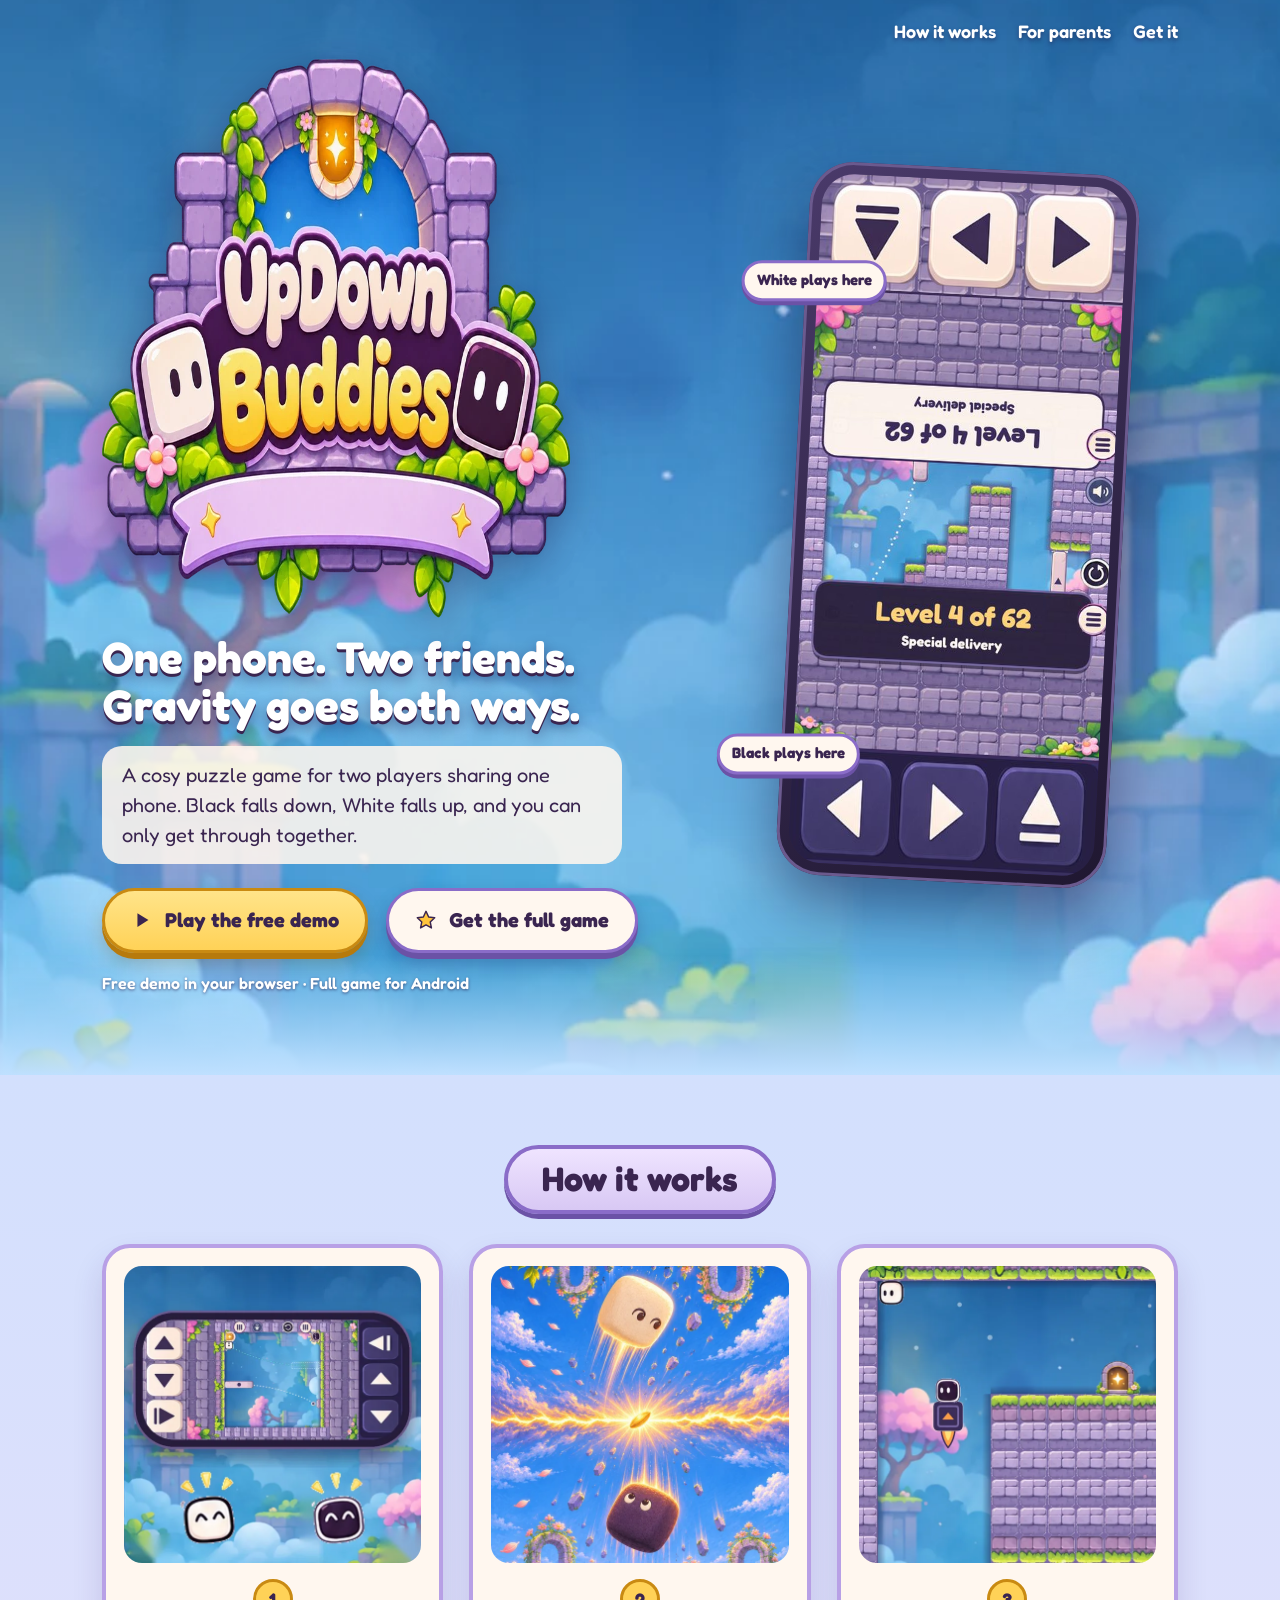
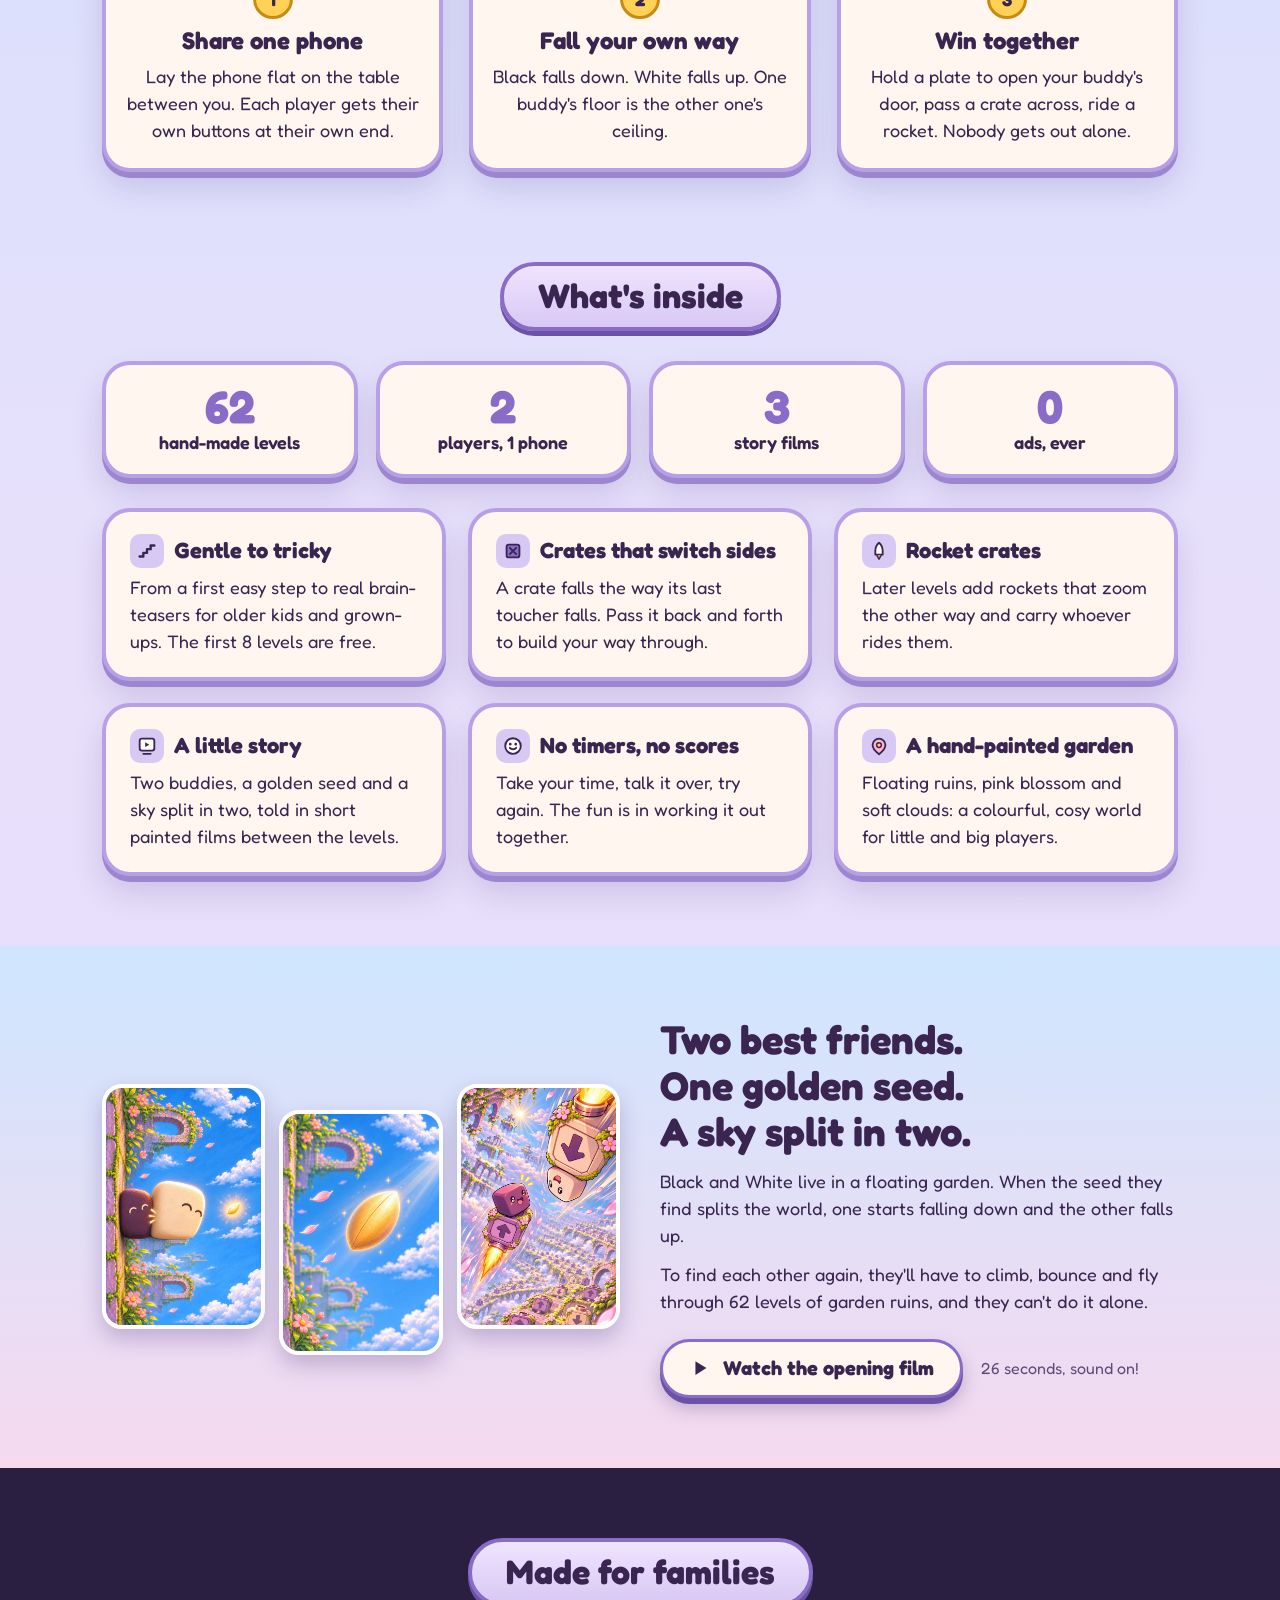
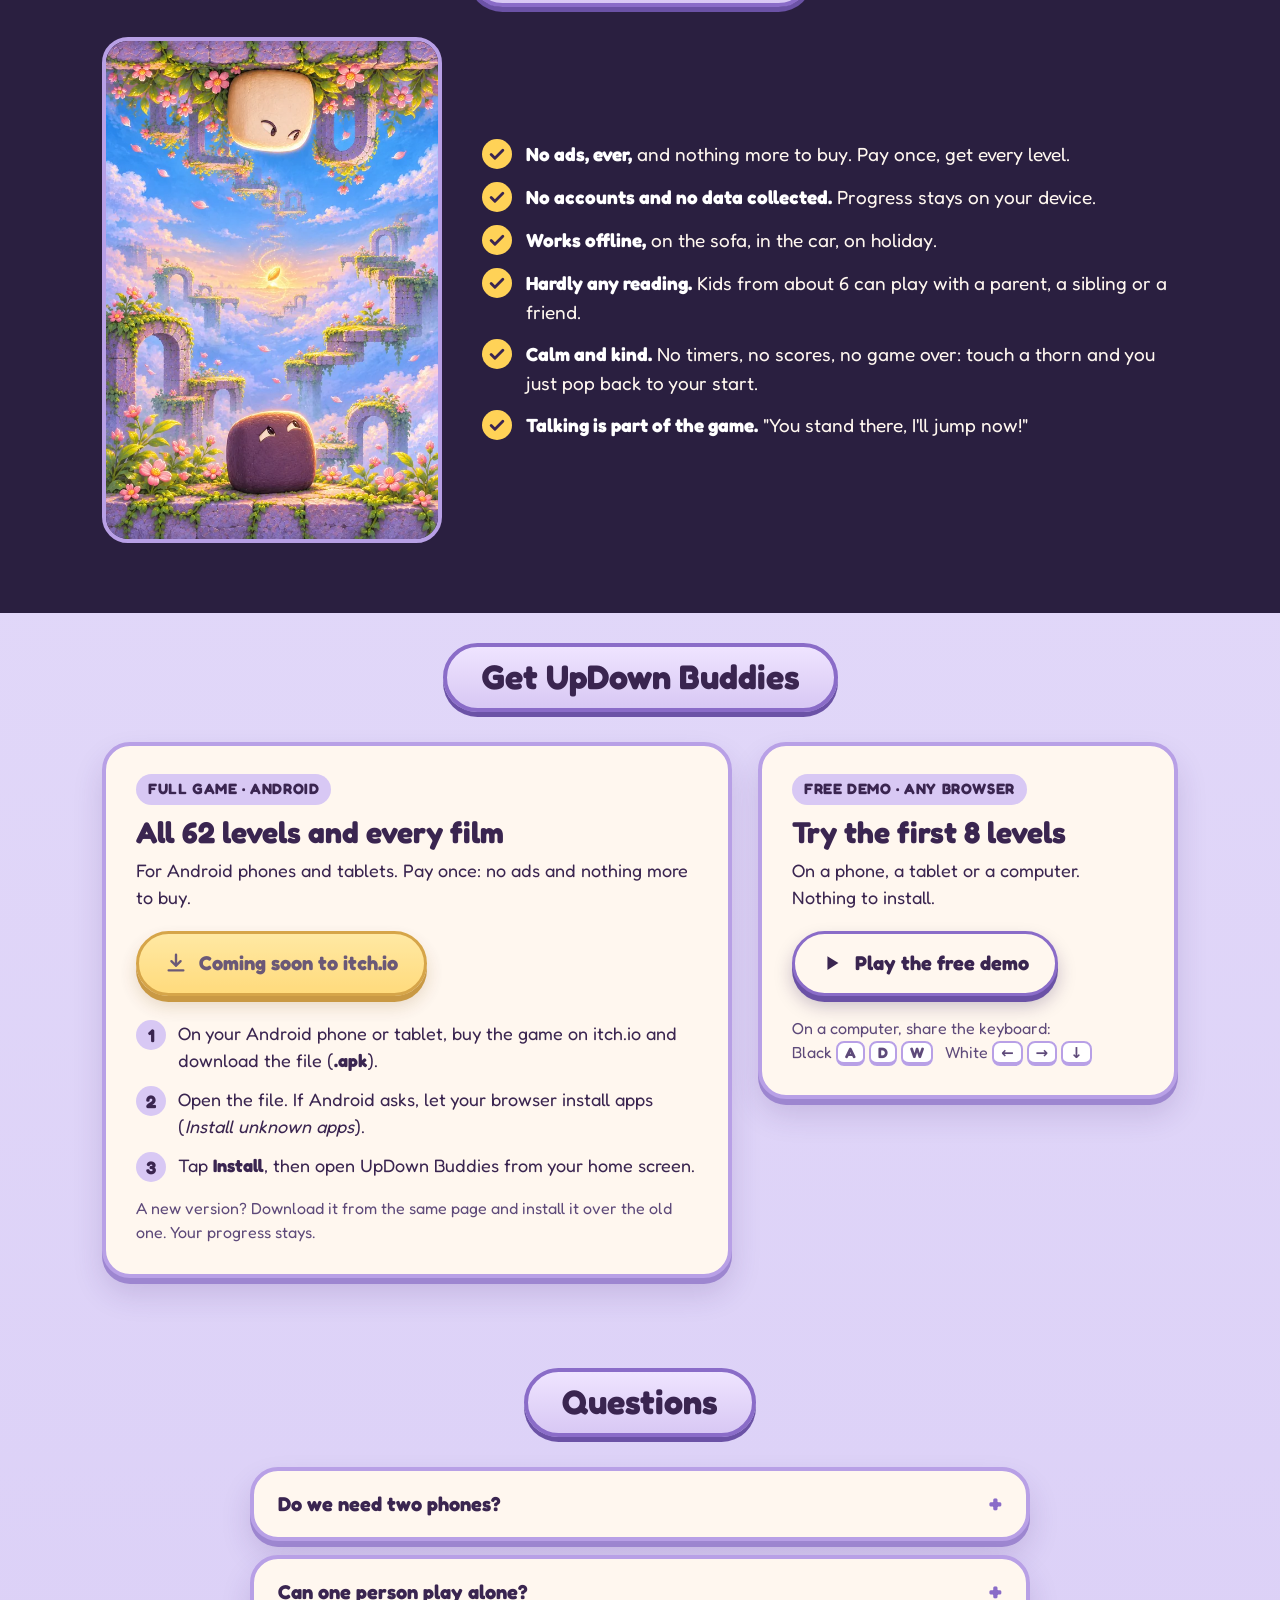
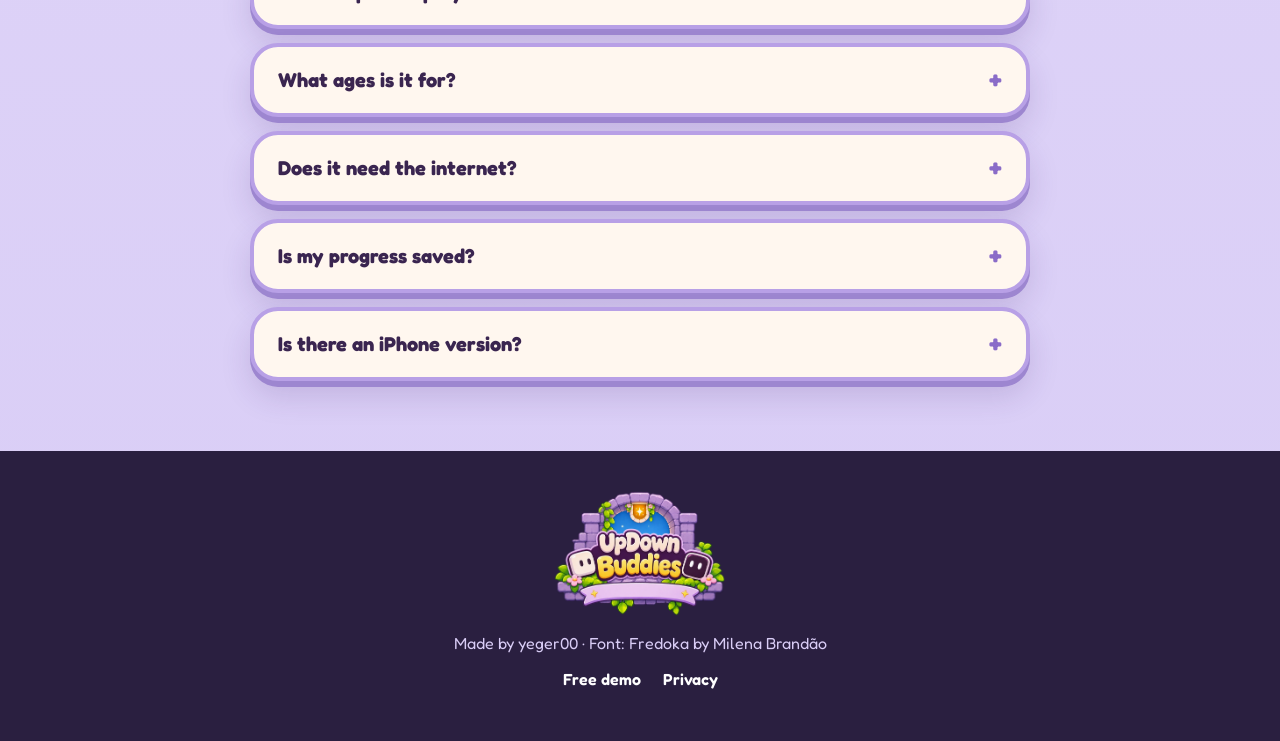
==== commit ac123522: "Demo website from 05cd7e7" ====
--- a/index.html
+++ b/index.html
@@ -122,10 +122,6 @@
 .checks li::before { content: ""; flex: none; width: 30px; height: 30px; margin-top: -1px; border-radius: 50%; background: var(--gold) url("data:image/svg+xml,%3Csvg xmlns='http://www.w3.org/2000/svg' viewBox='0 0 24 24'%3E%3Cpath d='M5 12.5l4.5 4.5L19 7.5' fill='none' stroke='%233a2550' stroke-width='3.4' stroke-linecap='round' stroke-linejoin='round'/%3E%3C/svg%3E") center / 20px no-repeat; }
 .checks b { color: #fff; }
 
-/* ---- screenshots ---- */
-.shots { display: flex; gap: 18px; overflow-x: auto; padding: 8px 22px 22px; scroll-snap-type: x mandatory; max-width: 1400px; margin: 0 auto; scrollbar-color: var(--purple) transparent; }
-.shots img { flex: none; width: 230px; aspect-ratio: 390 / 844; border-radius: 26px; border: 6px solid #2f2447; box-shadow: 0 12px 24px rgba(40, 20, 80, 0.25); scroll-snap-align: center; object-fit: cover; }
-
 /* ---- get it ---- */
 .get-grid { display: grid; grid-template-columns: 1.2fr 0.8fr; gap: 26px; align-items: start; }
 .offer { padding: 28px 30px 30px; }
@@ -240,8 +236,8 @@
         <p>Two buddies, a golden seed and a sky split in two, told in short painted films between the levels.</p></div>
       <div class="card feature"><h3><i><svg viewBox="0 0 24 24"><circle cx="12" cy="12" r="8.5" fill="#fff" stroke="#3a2550" stroke-width="2"/><path d="M9 10h.01M15 10h.01" stroke="#3a2550" stroke-width="3" stroke-linecap="round"/><path d="M8.5 14c1.8 2 5.2 2 7 0" fill="none" stroke="#3a2550" stroke-width="2" stroke-linecap="round"/></svg></i>No timers, no scores</h3>
         <p>Take your time, talk it over, try again. The fun is in working it out together.</p></div>
-      <div class="card feature"><h3><i><svg viewBox="0 0 24 24"><path d="M4 20l1-4.5L15.5 5l3.5 3.5L8.5 19z" fill="#ffd257" stroke="#3a2550" stroke-width="2" stroke-linejoin="round"/></svg></i>Make your own levels</h3>
-        <p>The free <a href="play/editor.html">level editor</a> runs in your browser. Share what you make with a link.</p></div>
+      <div class="card feature"><h3><i><svg viewBox="0 0 24 24"><path d="M12 21c-4-3-7-6-7-10a7 7 0 0114 0c0 4-3 7-7 10z" fill="#ffb3d1" stroke="#3a2550" stroke-width="2" stroke-linejoin="round"/><circle cx="12" cy="11" r="2.6" fill="#ffd257" stroke="#3a2550" stroke-width="1.6"/></svg></i>A hand-painted garden</h3>
+        <p>Floating ruins, pink blossom and soft clouds: a colourful, cosy world for little and big players.</p></div>
     </div>
   </div>
 </section>
@@ -279,21 +275,6 @@
         <li><span><b>Talking is part of the game.</b> "You stand there, I'll jump now!"</span></li>
       </ul>
     </div>
-  </div>
-</section>
-
-<section id="shots">
-  <div class="wrap"><h2 class="ribbon">Screenshots</h2></div>
-  <div class="shots" tabindex="0" aria-label="Screenshots (scroll sideways)">
-    <img src="img/shot-1.webp" alt="The main menu" loading="lazy">
-    <img src="img/shot-2.webp" alt="Level 2, Relay: Black holds a plate to open White's door" loading="lazy">
-    <img src="img/shot-3.webp" alt="Level 4, Special delivery: a crate changes sides" loading="lazy">
-    <img src="img/shot-4.webp" alt="Level 34, Lift Off: Black rides a rocket crate" loading="lazy">
-    <img src="img/shot-5.webp" alt="Level 26, Flip the Tower" loading="lazy">
-    <img src="img/shot-6.webp" alt="Level 38, Two Lifts" loading="lazy">
-    <img src="img/shot-7.webp" alt="Level 60, Crate Rain" loading="lazy">
-    <img src="img/shot-8.webp" alt="Level 14, Busy Doors" loading="lazy">
-    <img src="img/shot-9.webp" alt="The level map" loading="lazy">
   </div>
 </section>
 
@@ -334,7 +315,6 @@
       <details class="card"><summary>Does it need the internet?</summary><p>No. Once it's installed, the full game works offline.</p></details>
       <details class="card"><summary>Is my progress saved?</summary><p>Yes, on your device. If you finish the free demo first, the full game starts fresh, and it's quick to catch up.</p></details>
       <details class="card"><summary>Is there an iPhone version?</summary><p>Not yet. On an iPhone or iPad you can play the free demo in Safari.</p></details>
-      <details class="card"><summary>Can we make our own levels?</summary><p>Yes! Try the <a href="play/editor.html">level editor</a> in your browser. You can share a level you made with a link, and play it right away.</p></details>
     </div>
   </div>
 </section>
@@ -348,7 +328,7 @@
   <div class="wrap">
     <img src="play/assets/ui/crest.webp" alt="UpDown Buddies" loading="lazy">
     <p>Made by yeger00 · Font: Fredoka by Milena Brandão</p>
-    <nav aria-label="More"><a href="play/">Free demo</a><a href="#get" data-itch>itch.io</a><a href="play/editor.html">Level editor</a><a href="privacy.html">Privacy</a></nav>
+    <nav aria-label="More"><a href="play/">Free demo</a><a href="#get" data-itch>itch.io</a><a href="privacy.html">Privacy</a></nav>
   </div>
 </footer>
 
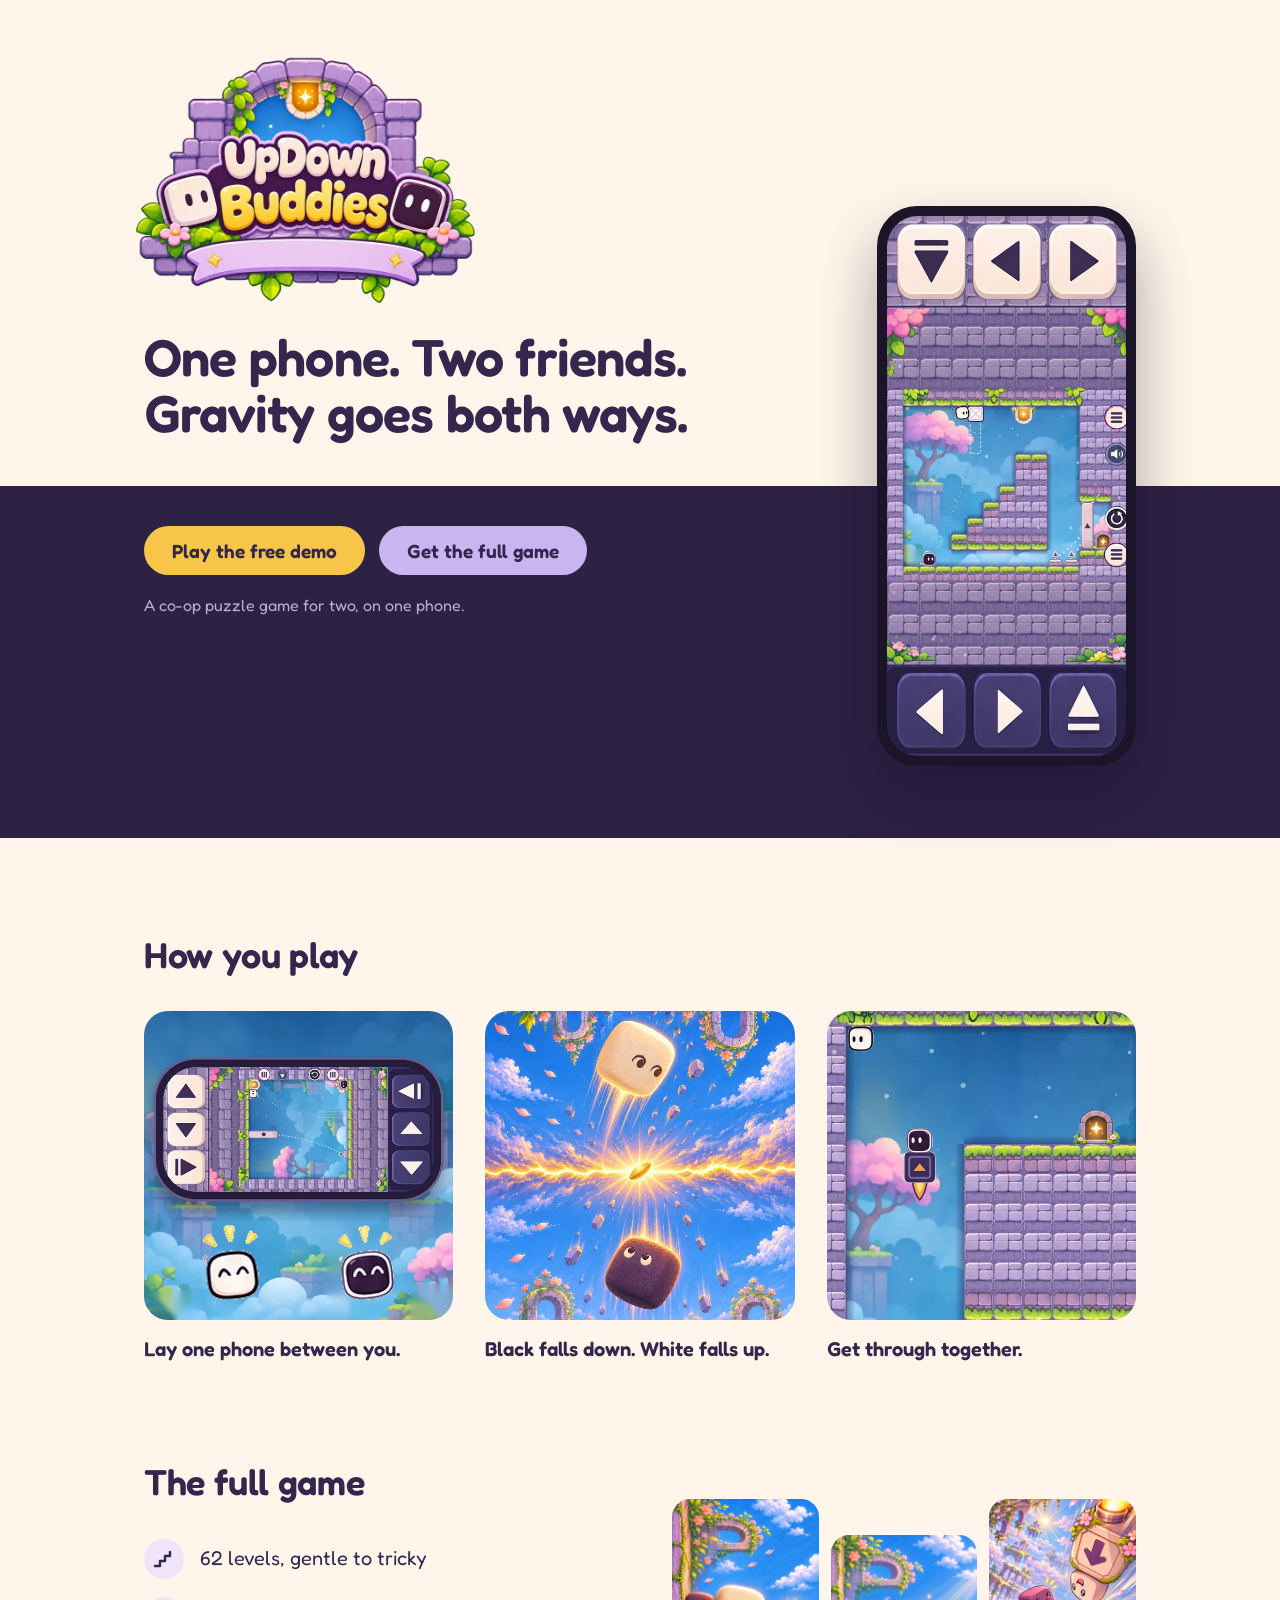
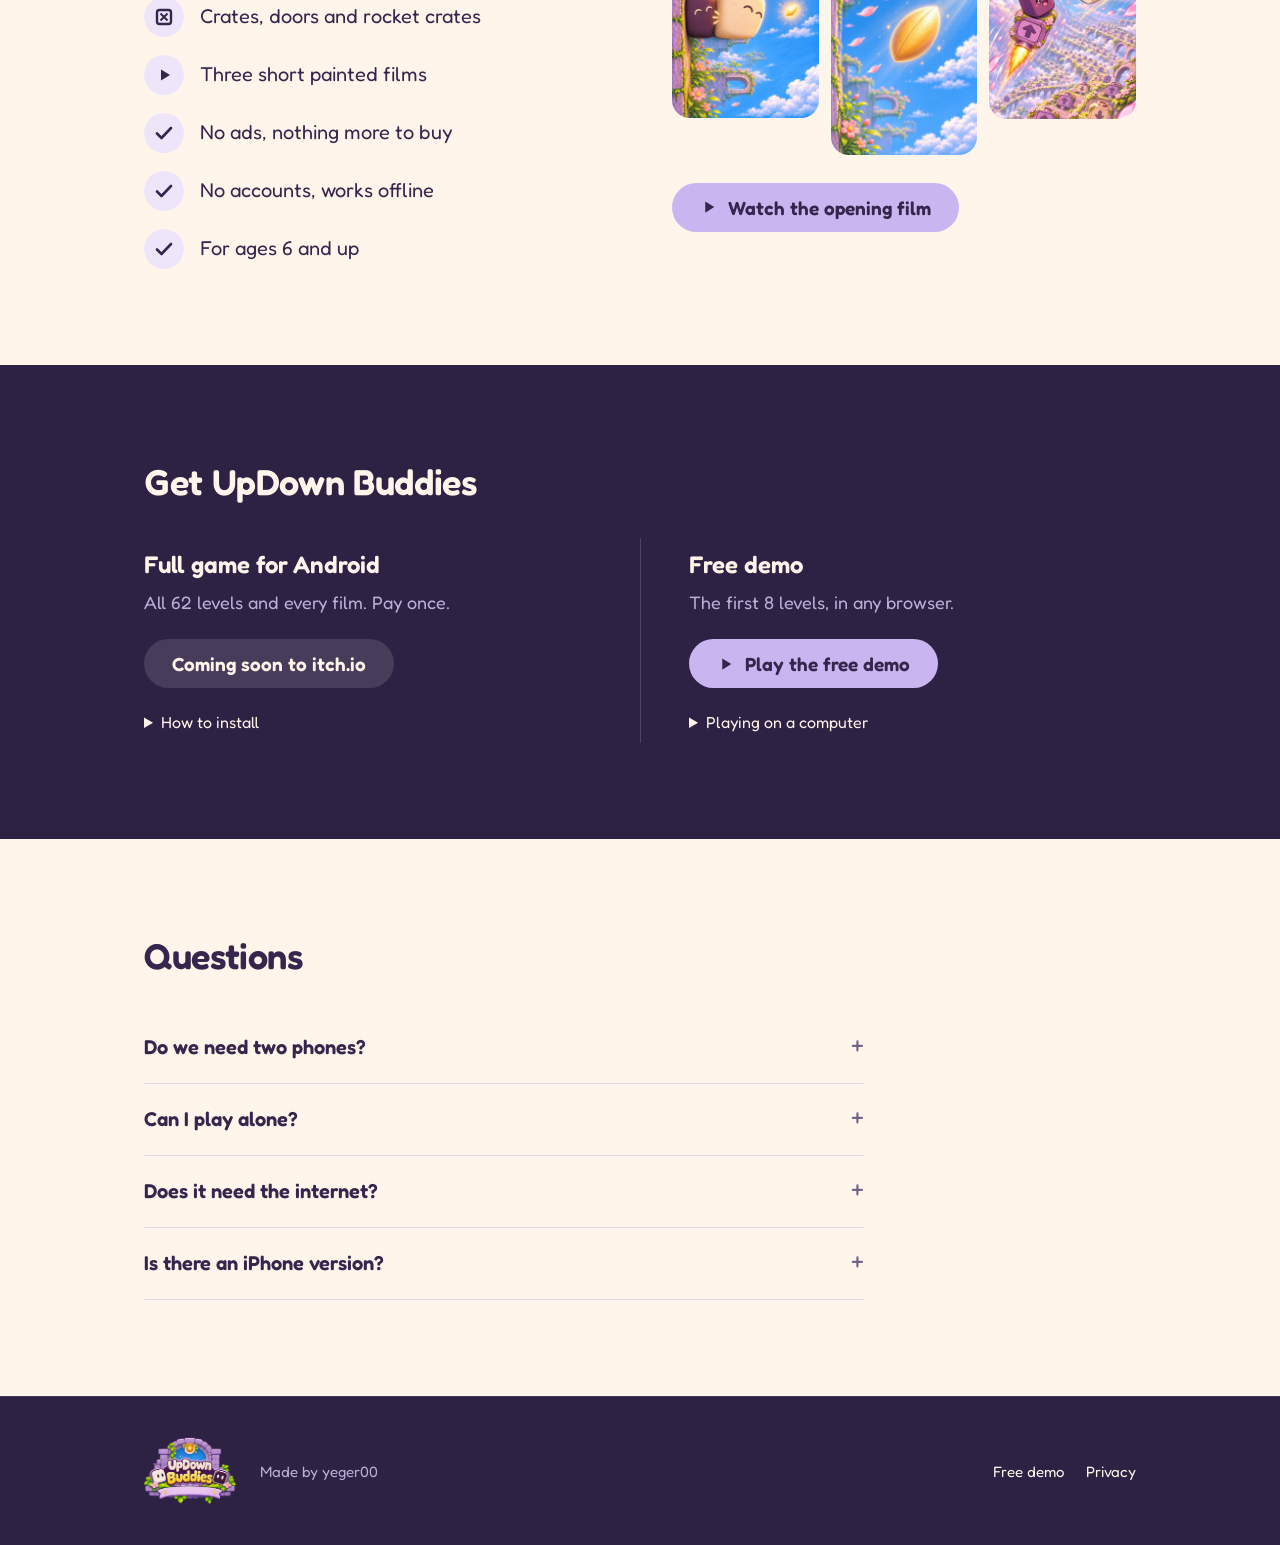
==== commit c18a19aa: "Demo website from 66e0ea1" ====
--- a/index.html
+++ b/index.html
@@ -4,9 +4,9 @@
 <meta charset="utf-8">
 <meta name="viewport" content="width=device-width, initial-scale=1">
 <title>UpDown Buddies: a two-player puzzle game for one phone</title>
-<meta name="description" content="A cosy co-op puzzle game for two friends sharing one phone. Black falls down, White falls up, and only together can you get through. Free demo in your browser; full game for Android.">
+<meta name="description" content="A co-op puzzle game for two players sharing one phone. Black falls down, White falls up. Free demo in your browser; full game for Android.">
 <meta property="og:title" content="UpDown Buddies">
-<meta property="og:description" content="One phone. Two friends. Gravity goes both ways. A cosy co-op puzzle game for kids and families.">
+<meta property="og:description" content="One phone. Two friends. Gravity goes both ways.">
 <meta property="og:image" content="https://yeger00.github.io/upside-site/img/og.jpg">
 <meta property="og:type" content="website">
 <meta name="twitter:card" content="summary_large_image">
@@ -18,306 +18,232 @@
 </script>
 <style>
 /* ---- settings ----------------------------------------------------------------------------------------
-   The full game's store page. While it's empty, the "Get it" buttons say "Coming soon to itch.io".   */
+   The full game's store page. While it's empty, the "Get it" button says "Coming soon to itch.io".   */
 :root { --itch: ""; }
 /* ------------------------------------------------------------------------------------------------------ */
 @font-face { font-family: "Fredoka"; src: url(play/assets/fonts/Fredoka.ttf) format("truetype"); font-weight: 300 700; font-display: swap; }
 :root {
-  --ink: #3a2550; --ink2: #5e4a7a; --cream: #fff7ef; --lav: #d8c8f4; --lav2: #b8a0e6; --purple: #8a6cc8; --deep: #2a1f40;
-  --gold: #ffd257; --gold2: #e9a823; --sky: #9fd0ff;
-  --font: "Fredoka", "Nunito", ui-rounded, "Trebuchet MS", system-ui, sans-serif;
+  --cream: #fff5ea;    /* White's side */
+  --plum: #2d2244;     /* Black's side */
+  --ink: #34264d;
+  --muted: #6e5f86;
+  --lilac: #c9b6f0;
+  --gold: #f7c548;     /* the seed: only the main button */
+  --font: "Fredoka", "Nunito", ui-rounded, system-ui, sans-serif;
+  --phone-h: 560px;
 }
 * { box-sizing: border-box; }
 html { scroll-behavior: smooth; }
-body { margin: 0; font-family: var(--font); color: var(--ink); background: linear-gradient(#bfe0ff, #e8e0fb 40%, #d9cdf6); font-size: 18px; line-height: 1.5; }
-img, video { display: block; max-width: 100%; }
+body { margin: 0; font-family: var(--font); color: var(--ink); background: var(--cream); font-size: 18px; line-height: 1.55; -webkit-font-smoothing: antialiased; }
+img, video { display: block; max-width: 100%; height: auto; }
 a { color: inherit; }
-.wrap { max-width: 1120px; margin: 0 auto; padding: 0 22px; }
-h2, h3 { line-height: 1.15; margin: 0; }
+h2 { font-size: clamp(28px, 3.4vw, 36px); font-weight: 600; line-height: 1.15; margin: 0 0 36px; letter-spacing: -0.01em; }
 p { margin: 0; }
-
-/* buttons, like the game's cream plates */
-.btn { display: inline-flex; align-items: center; gap: 12px; padding: 14px 26px 15px; border-radius: 999px; text-decoration: none; font-weight: 700; font-size: 20px;
-  background: var(--cream); color: var(--ink); border: 3px solid var(--purple); box-shadow: 0 6px 0 #6b52a6, 0 10px 18px rgba(40, 20, 80, 0.25);
-  transition: transform .12s, box-shadow .12s; cursor: pointer; white-space: nowrap; }
-button.btn { font-family: inherit; }
-.btn:hover { transform: translateY(-2px); box-shadow: 0 8px 0 #6b52a6, 0 14px 22px rgba(40, 20, 80, 0.28); }
-.btn:active { transform: translateY(4px); box-shadow: 0 2px 0 #6b52a6, 0 4px 8px rgba(40, 20, 80, 0.2); }
-.btn.gold { background: linear-gradient(#ffe48a, var(--gold)); border-color: #c98a12; box-shadow: 0 6px 0 #b77a0c, 0 10px 18px rgba(120, 70, 0, 0.25); }
-.btn.gold:hover { box-shadow: 0 8px 0 #b77a0c, 0 14px 22px rgba(120, 70, 0, 0.28); }
-.btn.gold:active { box-shadow: 0 2px 0 #b77a0c; }
-.btn svg { width: 22px; height: 22px; flex: none; }
-.btn.soon { opacity: .75; pointer-events: none; }
-.btn:focus-visible, a:focus-visible, summary:focus-visible { outline: 4px solid #ffb627; outline-offset: 3px; }
-
-/* section titles, like the crest's ribbon */
-.ribbon { display: table; margin: 0 auto 30px; padding: 10px 34px 12px; border-radius: 999px; background: linear-gradient(#efe4ff, var(--lav)); border: 4px solid var(--purple);
-  box-shadow: 0 5px 0 #6b52a6; font-size: clamp(24px, 4vw, 34px); font-weight: 700; text-align: center; }
-.lead { text-align: center; max-width: 640px; margin: -10px auto 34px; color: var(--ink2); }
-section { padding: 70px 0; }
-.card { background: var(--cream); border: 4px solid var(--lav2); border-radius: 28px; box-shadow: 0 6px 0 #9d86d0, 0 16px 30px rgba(60, 30, 110, 0.15); }
-
-/* ---- hero ---- */
-.hero { position: relative; overflow: hidden; background: url(play/assets/sky.webp) center 30% / cover, #7fb3ef; padding: 18px 0 80px; }
-.hero::after { content: ""; position: absolute; left: 0; right: 0; bottom: 0; height: 120px; background: linear-gradient(rgba(191, 224, 255, 0), #bfe0ff); pointer-events: none; }
-nav { display: flex; justify-content: flex-end; gap: 22px; font-weight: 600; position: relative; z-index: 2; }
-nav a { text-decoration: none; color: #fff; text-shadow: 0 2px 4px rgba(30, 20, 70, 0.5); }
-nav a:hover { text-decoration: underline; }
-.hero-grid { position: relative; z-index: 1; display: grid; grid-template-columns: 1.15fr 0.85fr; gap: 40px; align-items: center; margin-top: 10px; }
-.hero h1 { margin: 0; }
-.hero h1 img { width: min(470px, 100%); filter: drop-shadow(0 10px 18px rgba(30, 20, 70, 0.35)); }
-.tag { font-size: clamp(28px, 4.2vw, 44px); font-weight: 700; line-height: 1.1; margin-top: 6px; color: #fff; text-shadow: 0 3px 0 var(--ink), 0 6px 14px rgba(30, 20, 70, 0.45); }
-.sub { font-size: 20px; margin-top: 16px; max-width: 520px; background: rgba(255, 247, 239, 0.88); padding: 14px 20px; border-radius: 20px; }
-.cta { display: flex; flex-wrap: wrap; gap: 16px 18px; margin-top: 24px; }
-.mini { margin-top: 18px; font-size: 16px; color: #fff; font-weight: 600; text-shadow: 0 1px 3px rgba(30, 20, 70, 0.6); }
-.phone { justify-self: center; width: min(330px, 80vw); aspect-ratio: 390 / 844; border-radius: 44px; padding: 12px; background: linear-gradient(145deg, #4a3a6a, #1f1730);
-  box-shadow: 0 0 0 3px #6b5a8e inset, 0 30px 60px rgba(20, 10, 50, 0.45); transform: rotate(3deg); position: relative; }
-.phone video { width: 100%; height: 100%; object-fit: cover; border-radius: 33px; background: #2a1f40; }
-.phone .label { position: absolute; left: -64px; font-weight: 700; font-size: 15px; background: var(--cream); padding: 6px 12px; border-radius: 999px; border: 3px solid var(--purple);
-  box-shadow: 0 4px 0 #6b52a6; transform: rotate(-3deg); white-space: nowrap; }
-.phone .label.w { top: 14%; } .phone .label.b { bottom: 14%; }
-
-/* ---- how it works ---- */
-.steps { display: grid; grid-template-columns: repeat(3, 1fr); gap: 26px; }
-.step { padding: 18px 18px 24px; text-align: center; }
-.step .pic { aspect-ratio: 1 / 1; border-radius: 18px; overflow: hidden; margin-bottom: 16px; background: #a9d2ff; }
-.step .pic img { width: 100%; height: 100%; object-fit: cover; }
-.step .n { display: inline-grid; place-items: center; width: 40px; height: 40px; border-radius: 50%; background: var(--gold); border: 3px solid #c98a12; font-weight: 700; margin-bottom: 8px; }
-.step h3 { font-size: 24px; margin-bottom: 8px; }
-
-/* ---- inside ---- */
-.stats { display: grid; grid-template-columns: repeat(4, 1fr); gap: 18px; margin-bottom: 30px; }
-.stat { text-align: center; padding: 18px 10px; }
-.stat b { display: block; font-size: 46px; line-height: 1; color: var(--purple); }
-.stat span { font-weight: 600; }
-.features { display: grid; grid-template-columns: repeat(3, 1fr); gap: 22px; }
-.feature { padding: 22px 24px; }
-.feature h3 { font-size: 22px; margin-bottom: 6px; display: flex; align-items: center; gap: 10px; }
-.feature h3 i { flex: none; width: 34px; height: 34px; border-radius: 10px; background: var(--lav); display: grid; place-items: center; font-style: normal; }
-.feature h3 svg { width: 22px; height: 22px; }
-
-/* ---- story ---- */
-.story { background: linear-gradient(#cfe6ff, #f5d9ef); }
-.story-grid { display: grid; grid-template-columns: 1fr 1fr; gap: 40px; align-items: center; }
-.paintings { display: grid; grid-template-columns: repeat(3, 1fr); gap: 14px; }
-.paintings img { border-radius: 20px; border: 4px solid #fff; box-shadow: 0 10px 22px rgba(60, 30, 110, 0.25); aspect-ratio: 2 / 3; object-fit: cover; width: 100%; }
-.paintings img:nth-child(2) { transform: translateY(26px); }
-.story-text h2 { font-size: clamp(28px, 3.6vw, 40px); margin-bottom: 14px; }
-.story-text p + p { margin-top: 12px; }
-.film { margin-top: 24px; display: flex; flex-wrap: wrap; gap: 12px 18px; align-items: center; }
-.film p { font-size: 16px; color: var(--ink2); }
-dialog { padding: 0; border: 0; background: transparent; max-height: 92vh; }
-dialog::backdrop { background: rgba(30, 20, 50, 0.8); }
-dialog video { height: min(86vh, 900px); width: auto; aspect-ratio: 720 / 1280; border-radius: 22px; border: 4px solid #fff; background: #000; }
-dialog form { text-align: center; margin-top: 10px; }
-dialog .btn { font-size: 17px; padding: 8px 20px 9px; }
-
-/* ---- parents ---- */
-.parents { background: var(--deep); color: var(--cream); }
-.parents .ribbon { color: var(--ink); }
-.parents-grid { display: grid; grid-template-columns: 340px 1fr; gap: 40px; align-items: center; }
-.parents img { border-radius: 26px; border: 4px solid var(--lav2); width: 100%; }
-.checks { list-style: none; margin: 0; padding: 0; display: grid; gap: 14px; }
-.checks li { display: flex; gap: 14px; align-items: flex-start; font-size: 19px; }
-.checks li::before { content: ""; flex: none; width: 30px; height: 30px; margin-top: -1px; border-radius: 50%; background: var(--gold) url("data:image/svg+xml,%3Csvg xmlns='http://www.w3.org/2000/svg' viewBox='0 0 24 24'%3E%3Cpath d='M5 12.5l4.5 4.5L19 7.5' fill='none' stroke='%233a2550' stroke-width='3.4' stroke-linecap='round' stroke-linejoin='round'/%3E%3C/svg%3E") center / 20px no-repeat; }
-.checks b { color: #fff; }
+.wrap { max-width: 1040px; margin: 0 auto; padding: 0 24px; }
+section { padding: 96px 0; }
+
+.btn { display: inline-flex; align-items: center; gap: 10px; padding: 15px 28px; border-radius: 999px; font: 600 19px/1 var(--font); text-decoration: none; border: 0; cursor: pointer;
+  background: var(--lilac); color: var(--ink); }
+.btn:hover { filter: brightness(1.06); }
+.btn.gold { background: var(--gold); }
+.btn.soon { background: rgba(255, 245, 234, 0.12); color: var(--cream); cursor: default; filter: none; }
+.btn svg { width: 18px; height: 18px; flex: none; }
+.btn:focus-visible, a:focus-visible, summary:focus-visible { outline: 3px solid var(--gold); outline-offset: 3px; }
+
+/* ---- the hero: White's side above the seam, Black's below, and the phone across it ---- */
+.top { padding: 56px 0 0; }
+.bottom { background: var(--plum); color: var(--cream); padding: 0 0 72px; }
+.hero { display: grid; grid-template-columns: 1fr calc(var(--phone-h) * 390 / 844); column-gap: 64px; }
+.top .hero { align-items: end; }
+.top .hero > :first-child { padding-bottom: 44px; }
+.crest { width: 340px; margin: 0 0 22px -8px; }
+h1 { font-size: clamp(29px, 4.6vw, 52px); text-wrap: balance; font-weight: 600; line-height: 1.08; margin: 0; letter-spacing: -0.015em; }
+.phone { height: var(--phone-h); margin-bottom: calc(var(--phone-h) / -2); position: relative; z-index: 1; border-radius: 40px; padding: 10px; background: #1c1529;
+  box-shadow: 0 30px 60px rgba(20, 12, 40, 0.35); }
+.phone video { width: 100%; height: 100%; object-fit: cover; border-radius: 31px; background: var(--plum); }
+.bottom .hero > :first-child { padding-top: 40px; }
+.bottom .hero > :last-child { min-height: calc(var(--phone-h) / 2); }
+.cta { display: flex; flex-wrap: wrap; gap: 14px; }
+.cta + p { margin-top: 18px; color: #bcaed6; font-size: 16px; }
+
+/* ---- how you play ---- */
+.how { display: grid; grid-template-columns: repeat(3, 1fr); gap: 32px; }
+.how figure { margin: 0; }
+.how img { border-radius: 24px; aspect-ratio: 1; object-fit: cover; width: 100%; }
+.how p { margin-top: 14px; font-weight: 600; font-size: 20px; }
+
+/* ---- the full game ---- */
+.full { display: grid; grid-template-columns: 1fr 1fr; gap: 64px; align-items: center; }
+.list { list-style: none; margin: 0; padding: 0; display: grid; gap: 18px; }
+.list li { display: flex; gap: 16px; align-items: center; font-size: 20px; }
+.list svg { width: 40px; height: 40px; flex: none; }
+.paintings { display: grid; grid-template-columns: repeat(3, 1fr); gap: 12px; align-items: start; }
+.paintings img { border-radius: 18px; aspect-ratio: 2 / 3; object-fit: cover; width: 100%; }
+.paintings img:nth-child(2) { margin-top: 36px; }
+.film { margin-top: 28px; }
 
 /* ---- get it ---- */
-.get-grid { display: grid; grid-template-columns: 1.2fr 0.8fr; gap: 26px; align-items: start; }
-.offer { padding: 28px 30px 30px; }
-.offer .kind { display: inline-block; font-size: 15px; font-weight: 700; letter-spacing: .04em; text-transform: uppercase; background: var(--lav); padding: 4px 12px; border-radius: 999px; }
-.offer h3 { font-size: 30px; margin: 10px 0 8px; }
-.offer .btn { margin: 20px 0 6px; }
-.offer ol { margin: 18px 0 0; padding-left: 0; list-style: none; counter-reset: s; display: grid; gap: 12px; }
-.offer ol li { counter-increment: s; display: flex; gap: 12px; }
-.offer ol li::before { content: counter(s); flex: none; display: grid; place-items: center; width: 30px; height: 30px; border-radius: 50%; background: var(--lav); font-weight: 700; }
-.note { font-size: 16px; color: var(--ink2); margin-top: 14px; }
-kbd { font-family: var(--font); font-weight: 700; font-size: 15px; background: #fff; border: 2px solid var(--lav2); border-bottom-width: 4px; border-radius: 8px; padding: 0 7px; }
-
-/* ---- faq ---- */
-.faq { max-width: 780px; margin: 0 auto; display: grid; gap: 14px; }
-.faq details { padding: 0; }
-.faq summary { cursor: pointer; padding: 18px 24px; font-weight: 700; font-size: 20px; list-style: none; display: flex; justify-content: space-between; gap: 16px; }
+.get { background: var(--plum); color: var(--cream); }
+.offers { display: grid; grid-template-columns: 1fr 1fr; }
+.offer { padding: 8px 48px 8px 0; }
+.offer + .offer { padding: 8px 0 8px 48px; border-left: 1px solid rgba(255, 245, 234, 0.16); }
+.offer h3 { font-size: 24px; font-weight: 600; margin: 0 0 6px; }
+.offer > p { color: #bcaed6; }
+.offer .btn { margin-top: 22px; }
+.offer details { margin-top: 22px; color: #bcaed6; font-size: 16px; }
+.offer summary { cursor: pointer; color: var(--cream); }
+.offer ol { margin: 10px 0 0; padding-left: 20px; display: grid; gap: 6px; }
+kbd { font: 600 14px var(--font); border: 1px solid rgba(255, 245, 234, 0.35); border-radius: 6px; padding: 1px 6px; color: var(--cream); }
+
+/* ---- questions ---- */
+.faq > * { max-width: 720px; }
+.faq details { border-bottom: 1px solid #e6d9f5; }
+.faq summary { cursor: pointer; list-style: none; padding: 20px 0; font-weight: 600; font-size: 20px; display: flex; justify-content: space-between; gap: 20px; }
 .faq summary::-webkit-details-marker { display: none; }
-.faq summary::after { content: "+"; font-size: 26px; line-height: 1; color: var(--purple); }
-.faq details[open] summary::after { content: "–"; }
-.faq details p { padding: 0 24px 20px; color: var(--ink2); }
-
-footer { background: var(--deep); color: #d9cdf6; padding: 40px 0 50px; text-align: center; font-size: 16px; }
-footer img { width: 170px; margin: 0 auto 14px; }
-footer nav { justify-content: center; flex-wrap: wrap; margin-top: 12px; }
-footer nav a { color: #fff; text-shadow: none; }
-
-@media (max-width: 860px) {
-  .hero-grid, .story-grid, .parents-grid, .get-grid { grid-template-columns: 1fr; }
-  .hero-grid { text-align: center; }
-  .sub { margin-left: auto; margin-right: auto; }
+.faq summary::after { content: "+"; color: var(--muted); font-weight: 400; font-size: 24px; line-height: 1; }
+.faq details[open] summary::after { content: "−"; }
+.faq details p { padding: 0 0 22px; color: var(--muted); max-width: 60ch; }
+
+footer { background: var(--plum); color: #bcaed6; padding: 40px 0; font-size: 15px; border-top: 1px solid rgba(255, 245, 234, 0.1); }
+footer .wrap { display: flex; align-items: center; gap: 24px; flex-wrap: wrap; }
+footer img { width: 92px; }
+footer nav { margin-left: auto; display: flex; gap: 22px; }
+footer a { color: var(--cream); text-decoration: none; }
+footer a:hover { text-decoration: underline; }
+
+dialog { padding: 0; border: 0; background: transparent; max-height: 94vh; }
+dialog::backdrop { background: rgba(20, 12, 40, 0.85); }
+dialog video { height: min(84vh, 880px); width: auto; aspect-ratio: 720 / 1280; border-radius: 20px; background: #000; }
+dialog form { text-align: center; margin-top: 12px; }
+
+@media (max-width: 820px) {
+  :root { --phone-h: 500px; }
+  section { padding: 72px 0; }
+  .top { padding-top: 36px; text-align: center; }
+  .hero { grid-template-columns: 1fr; }
+  .top .hero > :first-child { padding-bottom: 32px; }
+  .crest { width: min(300px, 80vw); margin: 0 auto 18px; }
+  .phone { width: calc(var(--phone-h) * 390 / 844); justify-self: center; }
+  .bottom .hero > :first-child { order: 2; padding-top: 32px; text-align: center; }
+  .bottom .hero > :last-child { order: 1; }
   .cta { justify-content: center; }
-  .hero h1 img { margin: 0 auto; }
-  .phone { margin-top: 20px; transform: none; }
-  .phone .label { left: 50%; transform: translateX(-50%); }
-  .phone .label.w { top: -18px; } .phone .label.b { bottom: -18px; top: auto; }
-  .steps, .features { grid-template-columns: 1fr; max-width: 520px; margin: 0 auto; }
-  .stats { grid-template-columns: repeat(2, 1fr); }
-  .parents-grid img { max-width: 340px; margin: 0 auto; }
-  nav { justify-content: center; }
+  .how, .full, .offers { grid-template-columns: 1fr; }
+  .how { gap: 40px; max-width: 420px; margin: 0 auto; }
+  .film { text-align: center; }
+  .full { gap: 48px; }
+  .offer, .offer + .offer { padding: 0; border: 0; }
+  .offer + .offer { margin-top: 48px; padding-top: 48px; border-top: 1px solid rgba(255, 245, 234, 0.16); }
+  footer nav { margin-left: 0; }
 }
-@media (prefers-reduced-motion: reduce) { html { scroll-behavior: auto; } .btn { transition: none; } }
+@media (prefers-reduced-motion: reduce) { html { scroll-behavior: auto; } }
 </style>
 </head>
 <body>
 
-<header class="hero">
+<header>
+  <div class="top">
+    <div class="wrap hero">
+      <div>
+        <img class="crest" src="play/assets/ui/crest.webp" alt="UpDown Buddies" width="774" height="572">
+        <h1>One phone. Two friends.<br>Gravity goes both ways.</h1>
+      </div>
+      <div class="phone">
+        <video src="img/play.mp4" poster="img/play.jpg" autoplay muted loop playsinline aria-label="Gameplay: White plays from the top of the phone, Black from the bottom"></video>
+      </div>
+    </div>
+  </div>
+  <div class="bottom">
+    <div class="wrap hero">
+      <div>
+        <div class="cta">
+          <a class="btn gold" href="#get" data-full>Get the full game</a>
+          <a class="btn" href="play/" data-demo>Play the free demo</a>
+        </div>
+        <p>A co-op puzzle game for two, on one phone.</p>
+      </div>
+      <div></div>
+    </div>
+  </div>
+</header>
+
+<main>
+<section>
   <div class="wrap">
-    <nav aria-label="Main"><a href="#how">How it works</a><a href="#parents">For parents</a><a href="#get">Get it</a></nav>
-    <div class="hero-grid">
-      <div>
-        <h1><img src="play/assets/ui/crest.webp" alt="UpDown Buddies" width="774" height="572"></h1>
-        <p class="tag">One phone. Two friends.<br>Gravity goes both ways.</p>
-        <p class="sub">A cosy puzzle game for two players sharing one phone. Black falls down, White falls up, and you can only get through together.</p>
-        <div class="cta">
-          <a class="btn gold" href="play/"><svg viewBox="0 0 24 24" aria-hidden="true"><path d="M7 4.5v15l12-7.5z" fill="currentColor"/></svg>Play the free demo</a>
-          <a class="btn" href="#get"><svg viewBox="0 0 24 24" aria-hidden="true"><path d="M12 2.5l2.9 6.2 6.6.8-4.9 4.6 1.3 6.6L12 17.4l-5.9 3.3 1.3-6.6-4.9-4.6 6.6-.8z" fill="#ffc43d" stroke="#3a2550" stroke-width="1.6" stroke-linejoin="round"/></svg>Get the full game</a>
-        </div>
-        <p class="mini">Free demo in your browser · Full game for Android</p>
-      </div>
-      <div class="phone">
-        <video src="img/play.mp4" poster="img/play.jpg" autoplay muted loop playsinline aria-label="Gameplay: Black and White solve two levels together"></video>
-        <span class="label w">White plays here</span>
-        <span class="label b">Black plays here</span>
-      </div>
-    </div>
-  </div>
-</header>
-
-<section id="how">
-  <div class="wrap">
-    <h2 class="ribbon">How it works</h2>
-    <div class="steps">
-      <div class="card step">
-        <div class="pic"><img src="img/how-1.webp" alt="The game on a phone: White's buttons at the top edge, Black's at the bottom" loading="lazy"></div>
-        <div class="n">1</div>
-        <h3>Share one phone</h3>
-        <p>Lay the phone flat on the table between you. Each player gets their own buttons at their own end.</p>
-      </div>
-      <div class="card step">
-        <div class="pic"><img src="img/how-2.webp" alt="Painting: White floats up and Black falls down, away from each other" loading="lazy"></div>
-        <div class="n">2</div>
-        <h3>Fall your own way</h3>
-        <p>Black falls down. White falls up. One buddy's floor is the other one's ceiling.</p>
-      </div>
-      <div class="card step">
-        <div class="pic"><img src="img/how-3.webp" alt="A level: Black rides a rocket crate up while White waits on the ceiling" loading="lazy"></div>
-        <div class="n">3</div>
-        <h3>Win together</h3>
-        <p>Hold a plate to open your buddy's door, pass a crate across, ride a rocket. Nobody gets out alone.</p>
-      </div>
-    </div>
-  </div>
-</section>
-
-<section id="inside" style="padding-top: 20px">
-  <div class="wrap">
-    <h2 class="ribbon">What's inside</h2>
-    <div class="stats">
-      <div class="card stat"><b>62</b><span>hand-made levels</span></div>
-      <div class="card stat"><b>2</b><span>players, 1 phone</span></div>
-      <div class="card stat"><b>3</b><span>story films</span></div>
-      <div class="card stat"><b>0</b><span>ads, ever</span></div>
-    </div>
-    <div class="features">
-      <div class="card feature"><h3><i><svg viewBox="0 0 24 24"><path d="M4 18h4v-4h4v-4h4V6h4" fill="none" stroke="#3a2550" stroke-width="2.6" stroke-linecap="round" stroke-linejoin="round"/></svg></i>Gentle to tricky</h3>
-        <p>From a first easy step to real brain-teasers for older kids and grown-ups. The first 8 levels are free.</p></div>
-      <div class="card feature"><h3><i><svg viewBox="0 0 24 24"><rect x="5" y="5" width="14" height="14" rx="2.5" fill="#8a6cc8" stroke="#3a2550" stroke-width="2"/><path d="M8 8l8 8M16 8l-8 8" stroke="#3a2550" stroke-width="2"/></svg></i>Crates that switch sides</h3>
-        <p>A crate falls the way its last toucher falls. Pass it back and forth to build your way through.</p></div>
-      <div class="card feature"><h3><i><svg viewBox="0 0 24 24"><path d="M12 3c3 2.5 4 6 4 9v4H8v-4c0-3 1-6.5 4-9z" fill="#fff" stroke="#3a2550" stroke-width="2" stroke-linejoin="round"/><path d="M9.5 16.5L12 21l2.5-4.5" fill="#ff9a3d" stroke="#3a2550" stroke-width="1.6" stroke-linejoin="round"/></svg></i>Rocket crates</h3>
-        <p>Later levels add rockets that zoom the other way and carry whoever rides them.</p></div>
-      <div class="card feature"><h3><i><svg viewBox="0 0 24 24"><rect x="4" y="4" width="16" height="13" rx="2.5" fill="#fff" stroke="#3a2550" stroke-width="2"/><path d="M10 8v5l4.5-2.5z" fill="#3a2550"/><path d="M8 20.5h8" stroke="#3a2550" stroke-width="2" stroke-linecap="round"/></svg></i>A little story</h3>
-        <p>Two buddies, a golden seed and a sky split in two, told in short painted films between the levels.</p></div>
-      <div class="card feature"><h3><i><svg viewBox="0 0 24 24"><circle cx="12" cy="12" r="8.5" fill="#fff" stroke="#3a2550" stroke-width="2"/><path d="M9 10h.01M15 10h.01" stroke="#3a2550" stroke-width="3" stroke-linecap="round"/><path d="M8.5 14c1.8 2 5.2 2 7 0" fill="none" stroke="#3a2550" stroke-width="2" stroke-linecap="round"/></svg></i>No timers, no scores</h3>
-        <p>Take your time, talk it over, try again. The fun is in working it out together.</p></div>
-      <div class="card feature"><h3><i><svg viewBox="0 0 24 24"><path d="M12 21c-4-3-7-6-7-10a7 7 0 0114 0c0 4-3 7-7 10z" fill="#ffb3d1" stroke="#3a2550" stroke-width="2" stroke-linejoin="round"/><circle cx="12" cy="11" r="2.6" fill="#ffd257" stroke="#3a2550" stroke-width="1.6"/></svg></i>A hand-painted garden</h3>
-        <p>Floating ruins, pink blossom and soft clouds: a colourful, cosy world for little and big players.</p></div>
-    </div>
-  </div>
-</section>
-
-<section class="story" id="story">
-  <div class="wrap story-grid">
-    <div class="paintings">
-      <img src="img/story-1.webp" alt="Painting: the two buddies hug on a cliff of flowers" loading="lazy">
-      <img src="img/story-2.webp" alt="Painting: a golden seed glows in the sky" loading="lazy">
-      <img src="img/story-3.webp" alt="Painting: the buddies ride rocket crates through the ruins" loading="lazy">
-    </div>
-    <div class="story-text">
-      <h2>Two best friends.<br>One golden seed.<br>A sky split in two.</h2>
-      <p>Black and White live in a floating garden. When the seed they find splits the world, one starts falling down and the other falls up.</p>
-      <p>To find each other again, they'll have to climb, bounce and fly through 62 levels of garden ruins, and they can't do it alone.</p>
+    <h2>How you play</h2>
+    <div class="how">
+      <figure><img src="img/how-1.webp" alt="The phone lies flat between the two players" width="600" height="600" loading="lazy"><p>Lay one phone between you.</p></figure>
+      <figure><img src="img/how-2.webp" alt="White floats up and Black falls down" width="600" height="600" loading="lazy"><p>Black falls down. White falls up.</p></figure>
+      <figure><img src="img/how-3.webp" alt="Black rides a rocket crate up to the ledge" width="600" height="600" loading="lazy"><p>Get through together.</p></figure>
+    </div>
+  </div>
+</section>
+
+<section style="padding-top: 0">
+  <div class="wrap full">
+    <div>
+      <h2>The full game</h2>
+      <ul class="list">
+        <li><svg viewBox="0 0 40 40" aria-hidden="true"><circle cx="20" cy="20" r="20" fill="#efe5fb"/><path d="M11 27h5v-5h5v-5h5v-4" fill="none" stroke="#34264d" stroke-width="2.4" stroke-linecap="round" stroke-linejoin="round"/></svg>62 levels, gentle to tricky</li>
+        <li><svg viewBox="0 0 40 40" aria-hidden="true"><circle cx="20" cy="20" r="20" fill="#efe5fb"/><rect x="13" y="13" width="14" height="14" rx="2.5" fill="none" stroke="#34264d" stroke-width="2.4"/><path d="M16.5 16.5l7 7m0-7l-7 7" stroke="#34264d" stroke-width="2"/></svg>Crates, doors and rocket crates</li>
+        <li><svg viewBox="0 0 40 40" aria-hidden="true"><circle cx="20" cy="20" r="20" fill="#efe5fb"/><path d="M17 14.5v11l9-5.5z" fill="#34264d"/></svg>Three short painted films</li>
+        <li><svg viewBox="0 0 40 40" aria-hidden="true"><circle cx="20" cy="20" r="20" fill="#efe5fb"/><path d="M13 20.5l4.5 4.5 9.5-10" fill="none" stroke="#34264d" stroke-width="2.6" stroke-linecap="round" stroke-linejoin="round"/></svg>No ads, nothing more to buy</li>
+        <li><svg viewBox="0 0 40 40" aria-hidden="true"><circle cx="20" cy="20" r="20" fill="#efe5fb"/><path d="M13 20.5l4.5 4.5 9.5-10" fill="none" stroke="#34264d" stroke-width="2.6" stroke-linecap="round" stroke-linejoin="round"/></svg>No accounts, works offline</li>
+        <li><svg viewBox="0 0 40 40" aria-hidden="true"><circle cx="20" cy="20" r="20" fill="#efe5fb"/><path d="M13 20.5l4.5 4.5 9.5-10" fill="none" stroke="#34264d" stroke-width="2.6" stroke-linecap="round" stroke-linejoin="round"/></svg>For ages 6 and up</li>
+      </ul>
+    </div>
+    <div>
+      <div class="paintings">
+        <img src="img/story-1.webp" alt="Painting: the two buddies hug" width="600" height="900" loading="lazy">
+        <img src="img/story-2.webp" alt="Painting: a golden seed in the sky" width="600" height="900" loading="lazy">
+        <img src="img/story-3.webp" alt="Painting: the buddies ride rocket crates" width="600" height="1066" loading="lazy">
+      </div>
       <div class="film">
         <button class="btn" type="button" data-film><svg viewBox="0 0 24 24" aria-hidden="true"><path d="M7 4.5v15l12-7.5z" fill="currentColor"/></svg>Watch the opening film</button>
-        <p>26 seconds, sound on!</p>
-      </div>
-    </div>
-  </div>
-</section>
-
-<section class="parents" id="parents">
+      </div>
+    </div>
+  </div>
+</section>
+
+<section class="get" id="get">
   <div class="wrap">
-    <h2 class="ribbon">Made for families</h2>
-    <div class="parents-grid">
-      <img src="img/parents.webp" alt="Painting: the two buddies promise to find each other" loading="lazy">
-      <ul class="checks">
-        <li><span><b>No ads, ever,</b> and nothing more to buy. Pay once, get every level.</span></li>
-        <li><span><b>No accounts and no data collected.</b> Progress stays on your device.</span></li>
-        <li><span><b>Works offline,</b> on the sofa, in the car, on holiday.</span></li>
-        <li><span><b>Hardly any reading.</b> Kids from about 6 can play with a parent, a sibling or a friend.</span></li>
-        <li><span><b>Calm and kind.</b> No timers, no scores, no game over: touch a thorn and you just pop back to your start.</span></li>
-        <li><span><b>Talking is part of the game.</b> "You stand there, I'll jump now!"</span></li>
-      </ul>
-    </div>
-  </div>
-</section>
-
-<section id="get" style="padding-top: 30px">
-  <div class="wrap">
-    <h2 class="ribbon">Get UpDown Buddies</h2>
-    <div class="get-grid">
-      <div class="card offer">
-        <span class="kind">Full game · Android</span>
-        <h3>All 62 levels and every film</h3>
-        <p>For Android phones and tablets. Pay once: no ads and nothing more to buy.</p>
+    <h2>Get UpDown Buddies</h2>
+    <div class="offers">
+      <div class="offer">
+        <h3>Full game for Android</h3>
+        <p>All 62 levels and every film. Pay once.</p>
         <a class="btn gold" data-itch href="#get"><svg viewBox="0 0 24 24" aria-hidden="true"><path d="M12 3v12m0 0l-5-5m5 5l5-5M4 20h16" fill="none" stroke="currentColor" stroke-width="2.6" stroke-linecap="round" stroke-linejoin="round"/></svg><span>Get it on itch.io</span></a>
-        <ol>
-          <li><span>On your Android phone or tablet, buy the game on itch.io and download the file (<b>.apk</b>).</span></li>
-          <li><span>Open the file. If Android asks, let your browser install apps (<i>Install unknown apps</i>).</span></li>
-          <li><span>Tap <b>Install</b>, then open UpDown Buddies from your home screen.</span></li>
-        </ol>
-        <p class="note">A new version? Download it from the same page and install it over the old one. Your progress stays.</p>
-      </div>
-      <div class="card offer">
-        <span class="kind">Free demo · any browser</span>
-        <h3>Try the first 8 levels</h3>
-        <p>On a phone, a tablet or a computer. Nothing to install.</p>
+        <details>
+          <summary>How to install</summary>
+          <ol>
+            <li>Download the APK on your Android phone or tablet.</li>
+            <li>Open it. If asked, allow your browser to install apps.</li>
+            <li>Tap Install.</li>
+          </ol>
+        </details>
+      </div>
+      <div class="offer">
+        <h3>Free demo</h3>
+        <p>The first 8 levels, in any browser.</p>
         <a class="btn" href="play/"><svg viewBox="0 0 24 24" aria-hidden="true"><path d="M7 4.5v15l12-7.5z" fill="currentColor"/></svg>Play the free demo</a>
-        <p class="note">On a computer, share the keyboard:<br>Black <kbd>A</kbd> <kbd>D</kbd> <kbd>W</kbd> &nbsp; White <kbd>←</kbd> <kbd>→</kbd> <kbd>↓</kbd></p>
-      </div>
-    </div>
-  </div>
-</section>
-
-<section id="faq" style="padding-top: 20px">
-  <div class="wrap">
-    <h2 class="ribbon">Questions</h2>
-    <div class="faq">
-      <details class="card"><summary>Do we need two phones?</summary><p>No. Both players share one phone, lying flat between you. White plays from the top edge and Black from the bottom edge.</p></details>
-      <details class="card"><summary>Can one person play alone?</summary><p>Not really: every level needs both buddies working together. It's made to be played by two people side by side.</p></details>
-      <details class="card"><summary>What ages is it for?</summary><p>About 6 and up. The first levels are gentle, and later ones are real puzzles that grown-ups enjoy too. It's best with a parent, a sibling or a friend.</p></details>
-      <details class="card"><summary>Does it need the internet?</summary><p>No. Once it's installed, the full game works offline.</p></details>
-      <details class="card"><summary>Is my progress saved?</summary><p>Yes, on your device. If you finish the free demo first, the full game starts fresh, and it's quick to catch up.</p></details>
-      <details class="card"><summary>Is there an iPhone version?</summary><p>Not yet. On an iPhone or iPad you can play the free demo in Safari.</p></details>
-    </div>
-  </div>
-</section>
+        <details>
+          <summary>Playing on a computer</summary>
+          <p style="margin-top: 10px">Share the keyboard. Black: <kbd>A</kbd> <kbd>D</kbd> <kbd>W</kbd>. White: <kbd>←</kbd> <kbd>→</kbd> <kbd>↓</kbd></p>
+        </details>
+      </div>
+    </div>
+  </div>
+</section>
+
+<section>
+  <div class="wrap faq">
+    <h2>Questions</h2>
+    <details><summary>Do we need two phones?</summary><p>No. You share one phone, lying flat between you.</p></details>
+    <details><summary>Can I play alone?</summary><p>No. Every level needs both players.</p></details>
+    <details><summary>Does it need the internet?</summary><p>No. Once it's installed, it works offline.</p></details>
+    <details><summary>Is there an iPhone version?</summary><p>Not yet. You can play the free demo in Safari.</p></details>
+  </div>
+</section>
+</main>
 
 <dialog id="film" aria-label="The opening film">
   <video src="play/assets/story/intro.mp4" poster="play/assets/story/intro.jpg" controls preload="none" playsinline></video>
@@ -326,26 +252,29 @@
 
 <footer>
   <div class="wrap">
-    <img src="play/assets/ui/crest.webp" alt="UpDown Buddies" loading="lazy">
-    <p>Made by yeger00 · Font: Fredoka by Milena Brandão</p>
+    <img src="play/assets/ui/crest.webp" alt="UpDown Buddies" width="774" height="572" loading="lazy">
+    <span>Made by yeger00</span>
     <nav aria-label="More"><a href="play/">Free demo</a><a href="#get" data-itch>itch.io</a><a href="privacy.html">Privacy</a></nav>
   </div>
 </footer>
 
 <script>
-  // Point the "Get it" buttons at the store, or say it's coming soon.
+  // Point the "Get it" button at the store, or say it's coming soon.
   const itch = getComputedStyle(document.documentElement).getPropertyValue('--itch').trim().replace(/^["']|["']$/g, '');
   for (const a of document.querySelectorAll('[data-itch]')) {
     if (itch) a.href = itch;
-    else if (a.classList.contains('btn')) { a.classList.add('soon'); a.querySelector('span').textContent = 'Coming soon to itch.io'; a.removeAttribute('href'); }
+    else if (a.classList.contains('btn')) { a.classList.add('soon'); a.querySelector('span').textContent = 'Coming soon to itch.io'; a.querySelector('svg').remove(); a.removeAttribute('href'); }
     else a.remove();
   }
+  // Until the full game is on sale, the free demo is the main button at the top
+  if (!itch) { const full = document.querySelector('[data-full]'), demo = document.querySelector('[data-demo]');
+    full.classList.remove('gold'); demo.classList.add('gold'); demo.after(full); }
   // The opening film, in a pop-up
   const film = document.getElementById('film'), fv = film.querySelector('video');
   document.querySelector('[data-film]').addEventListener('click', () => { film.showModal(); fv.currentTime = 0; fv.play().catch(() => {}); });
   film.addEventListener('close', () => fv.pause());
   film.addEventListener('click', e => { if (e.target === film) film.close(); });
-  // No moving pictures for people who asked for less motion.
+  // No moving pictures for people who asked for less motion
   if (matchMedia('(prefers-reduced-motion: reduce)').matches) { const v = document.querySelector('.phone video'); v.removeAttribute('autoplay'); v.pause(); v.controls = true; }
 </script>
 </body>
